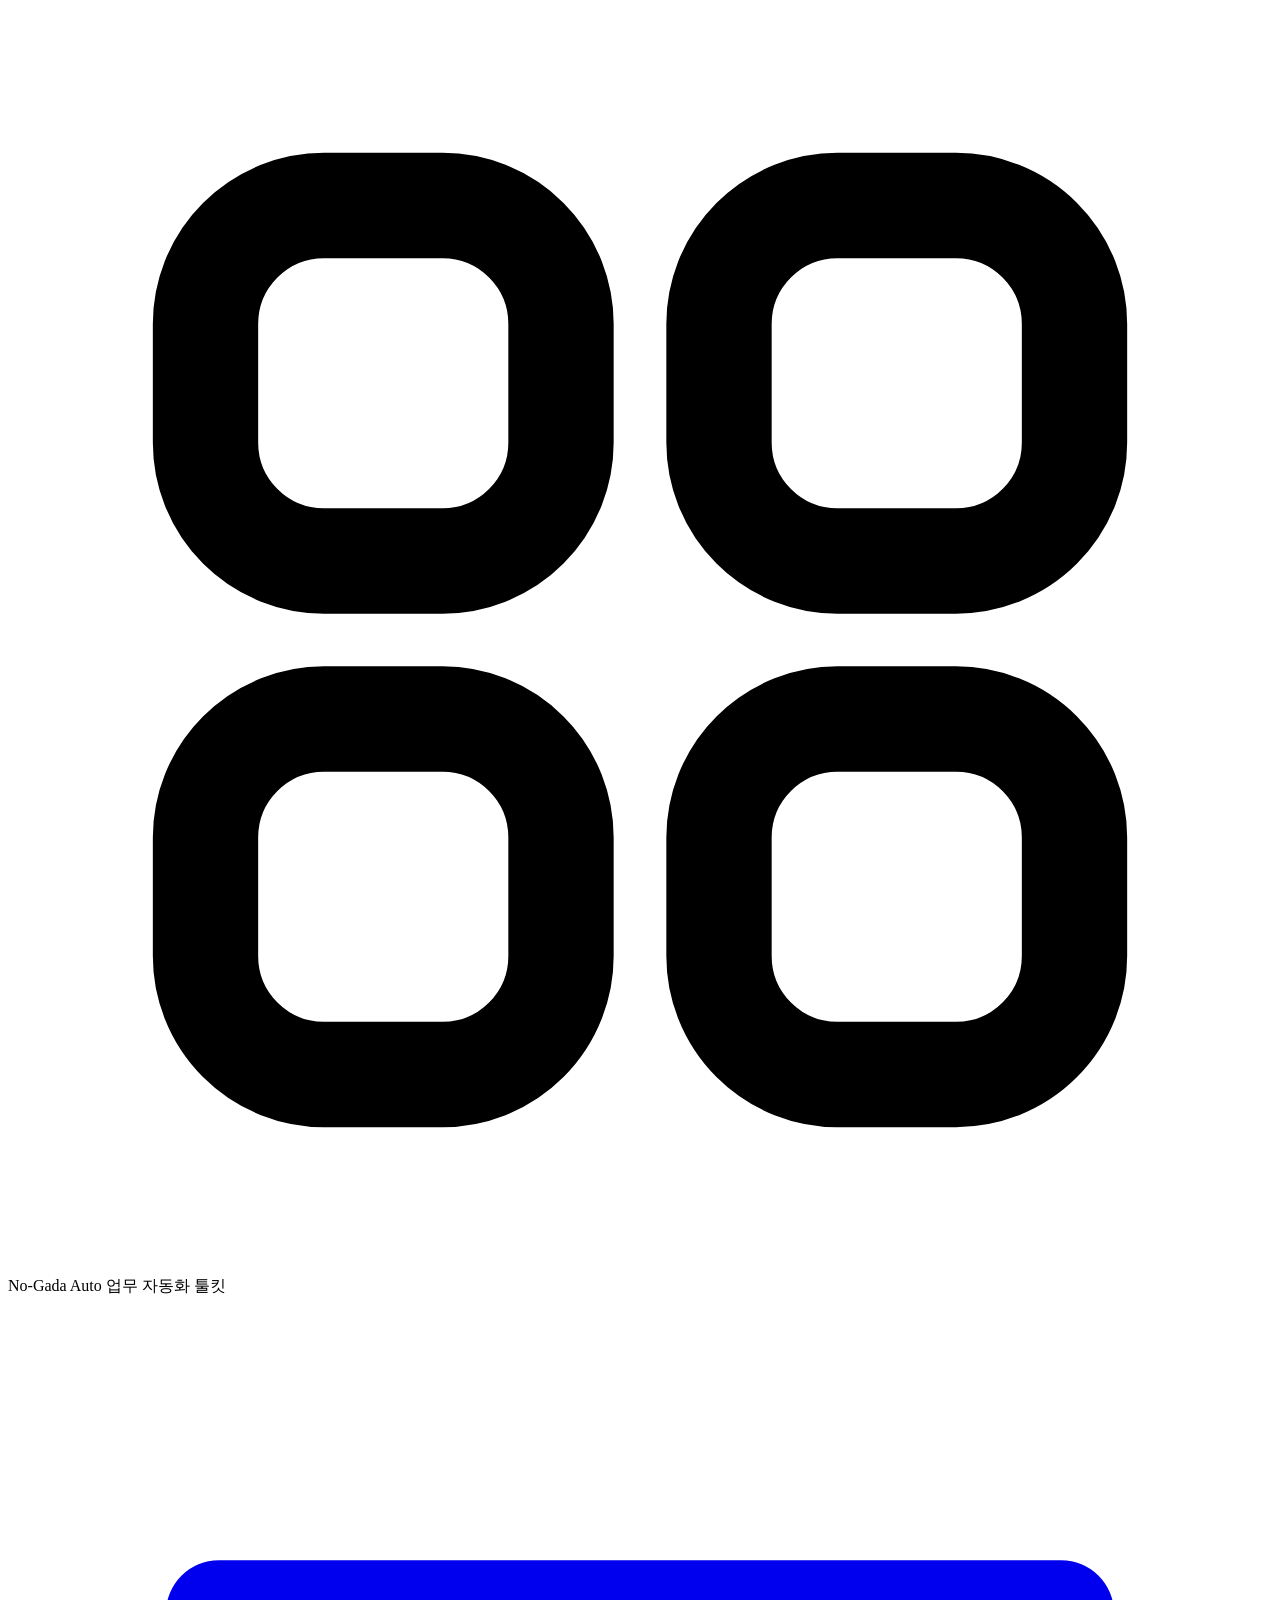
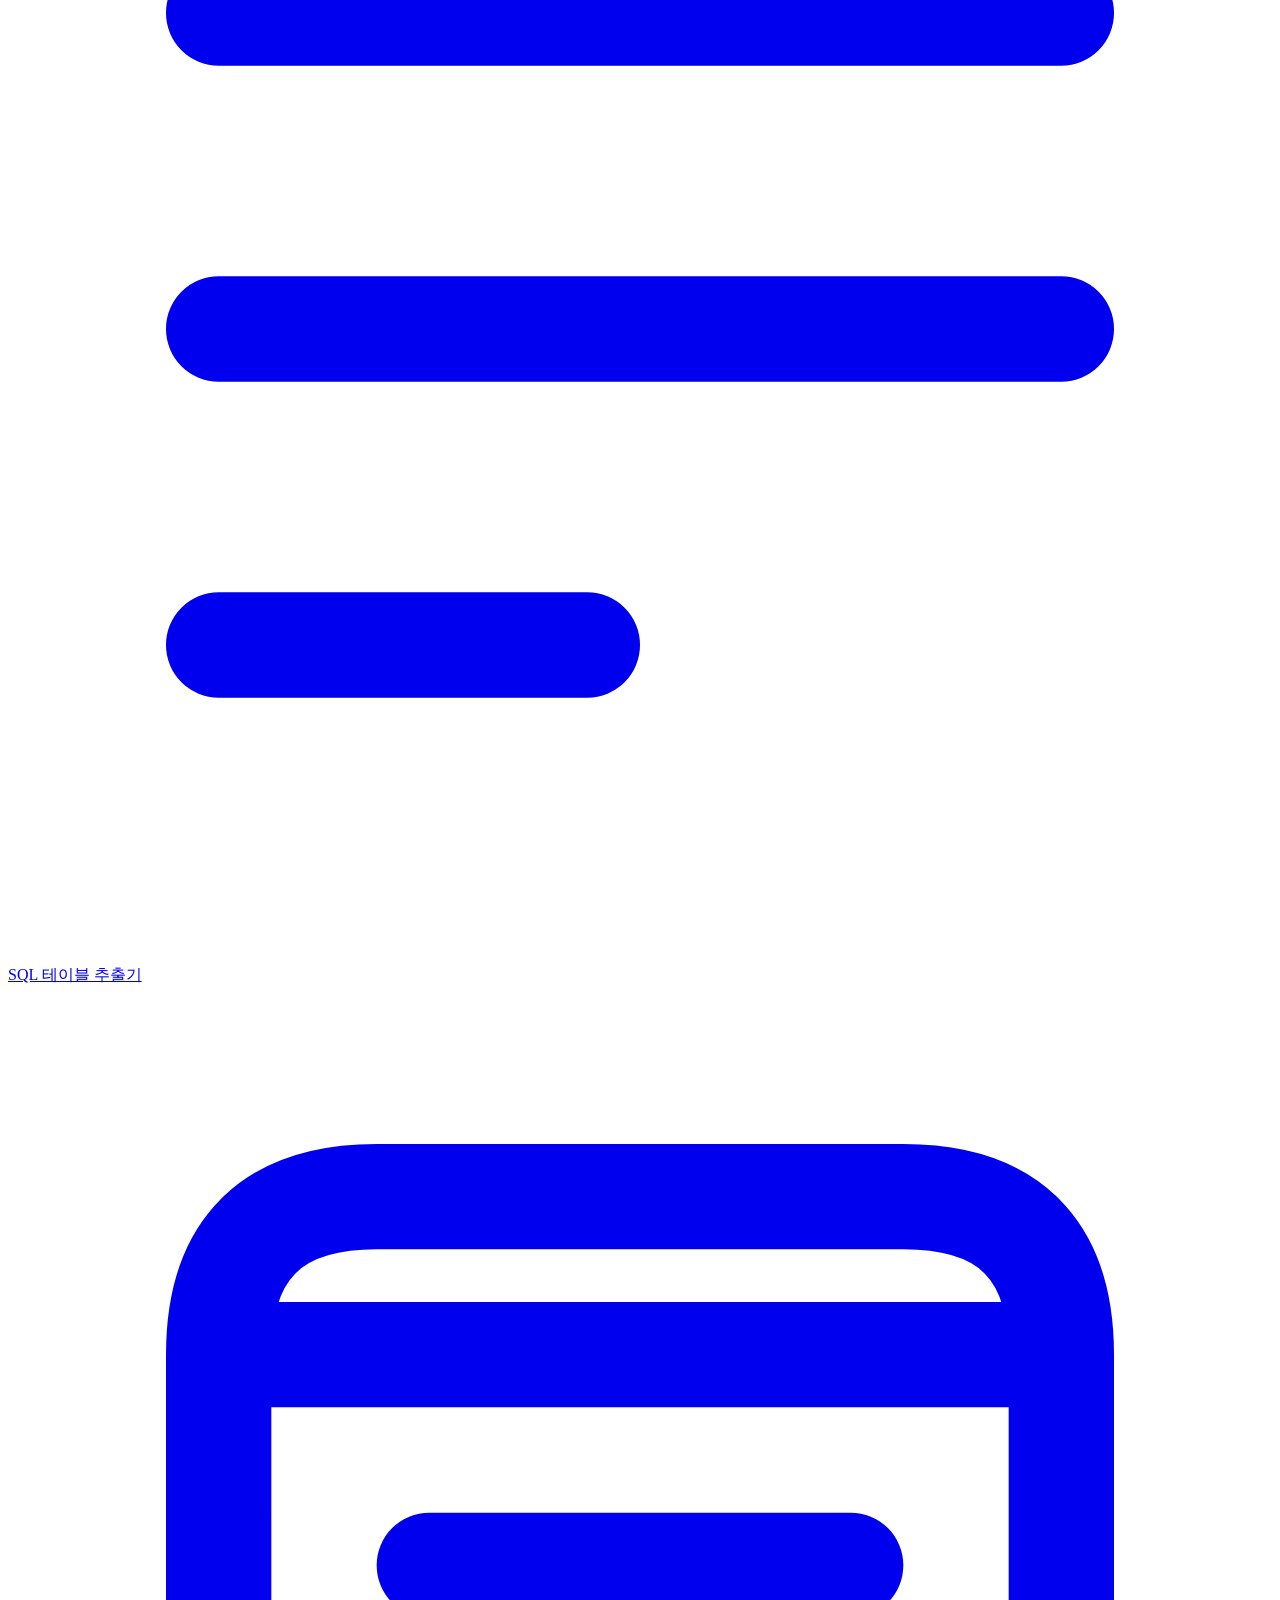
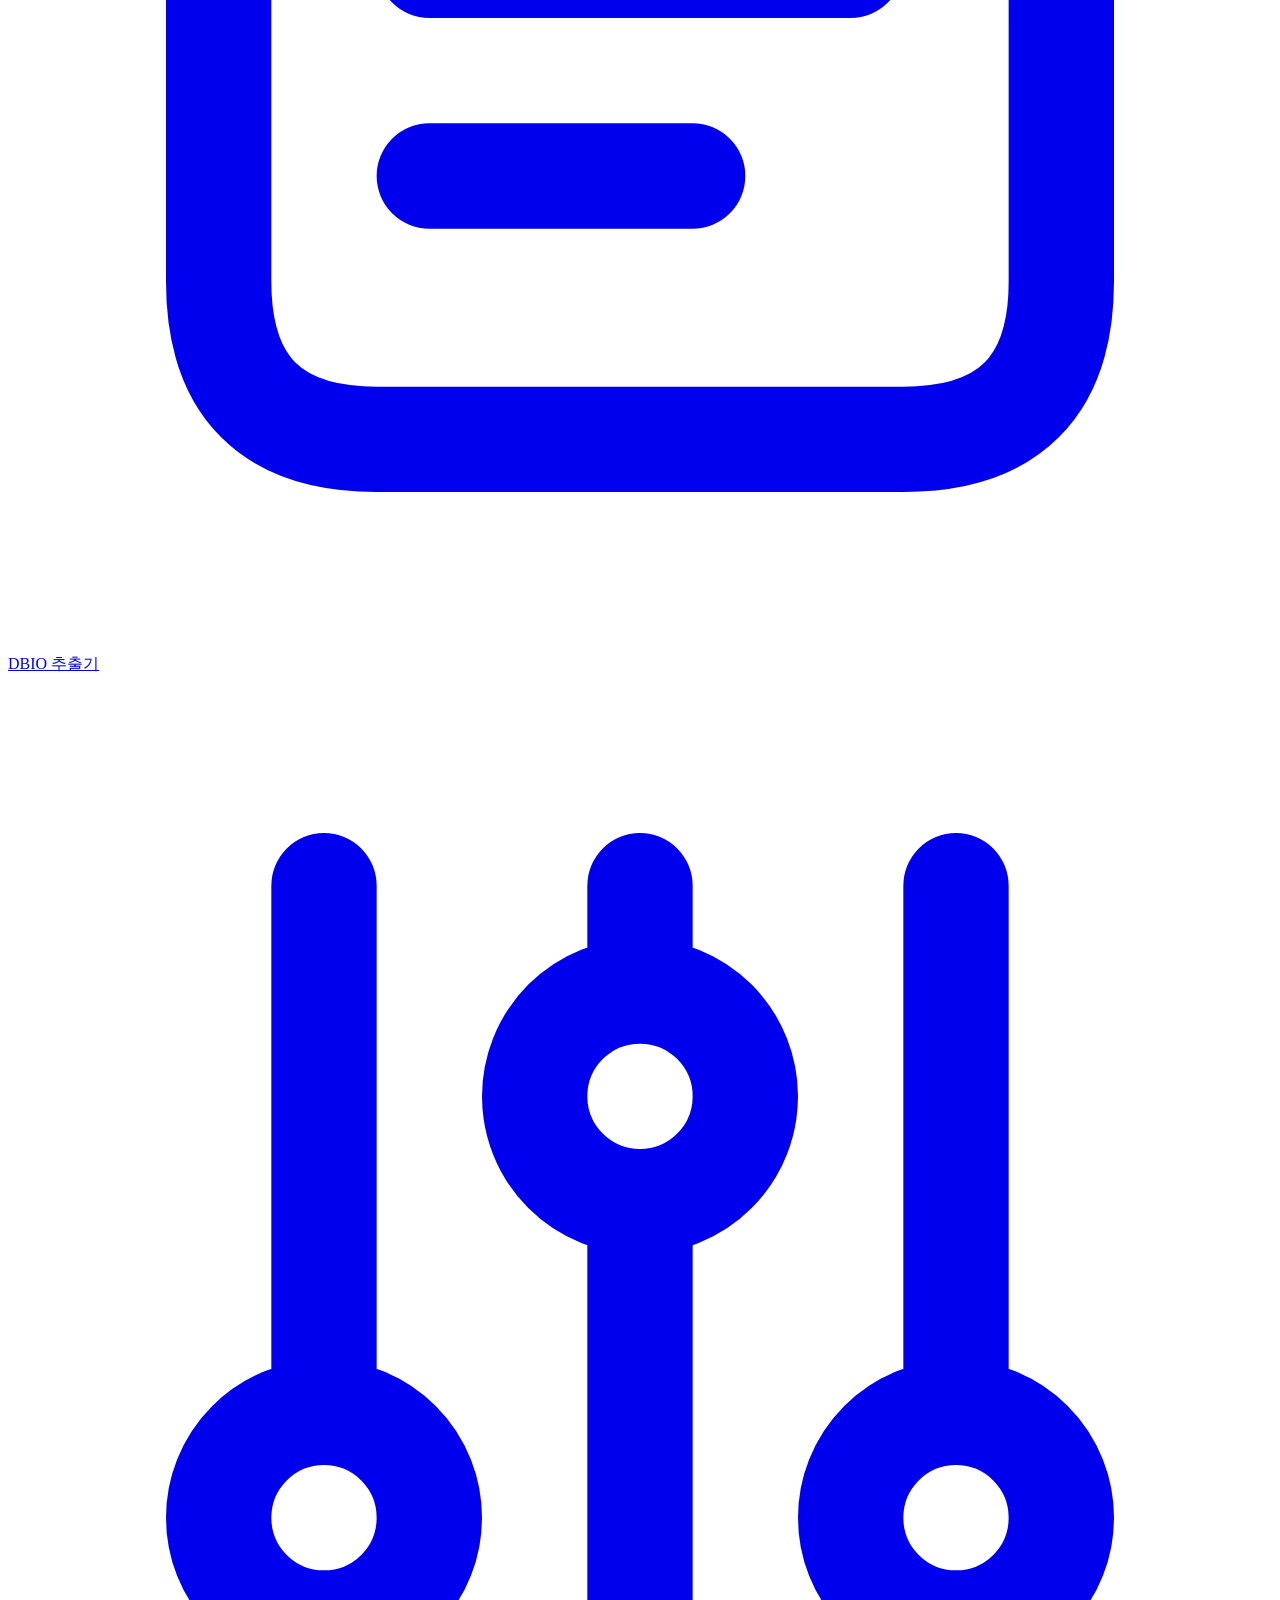
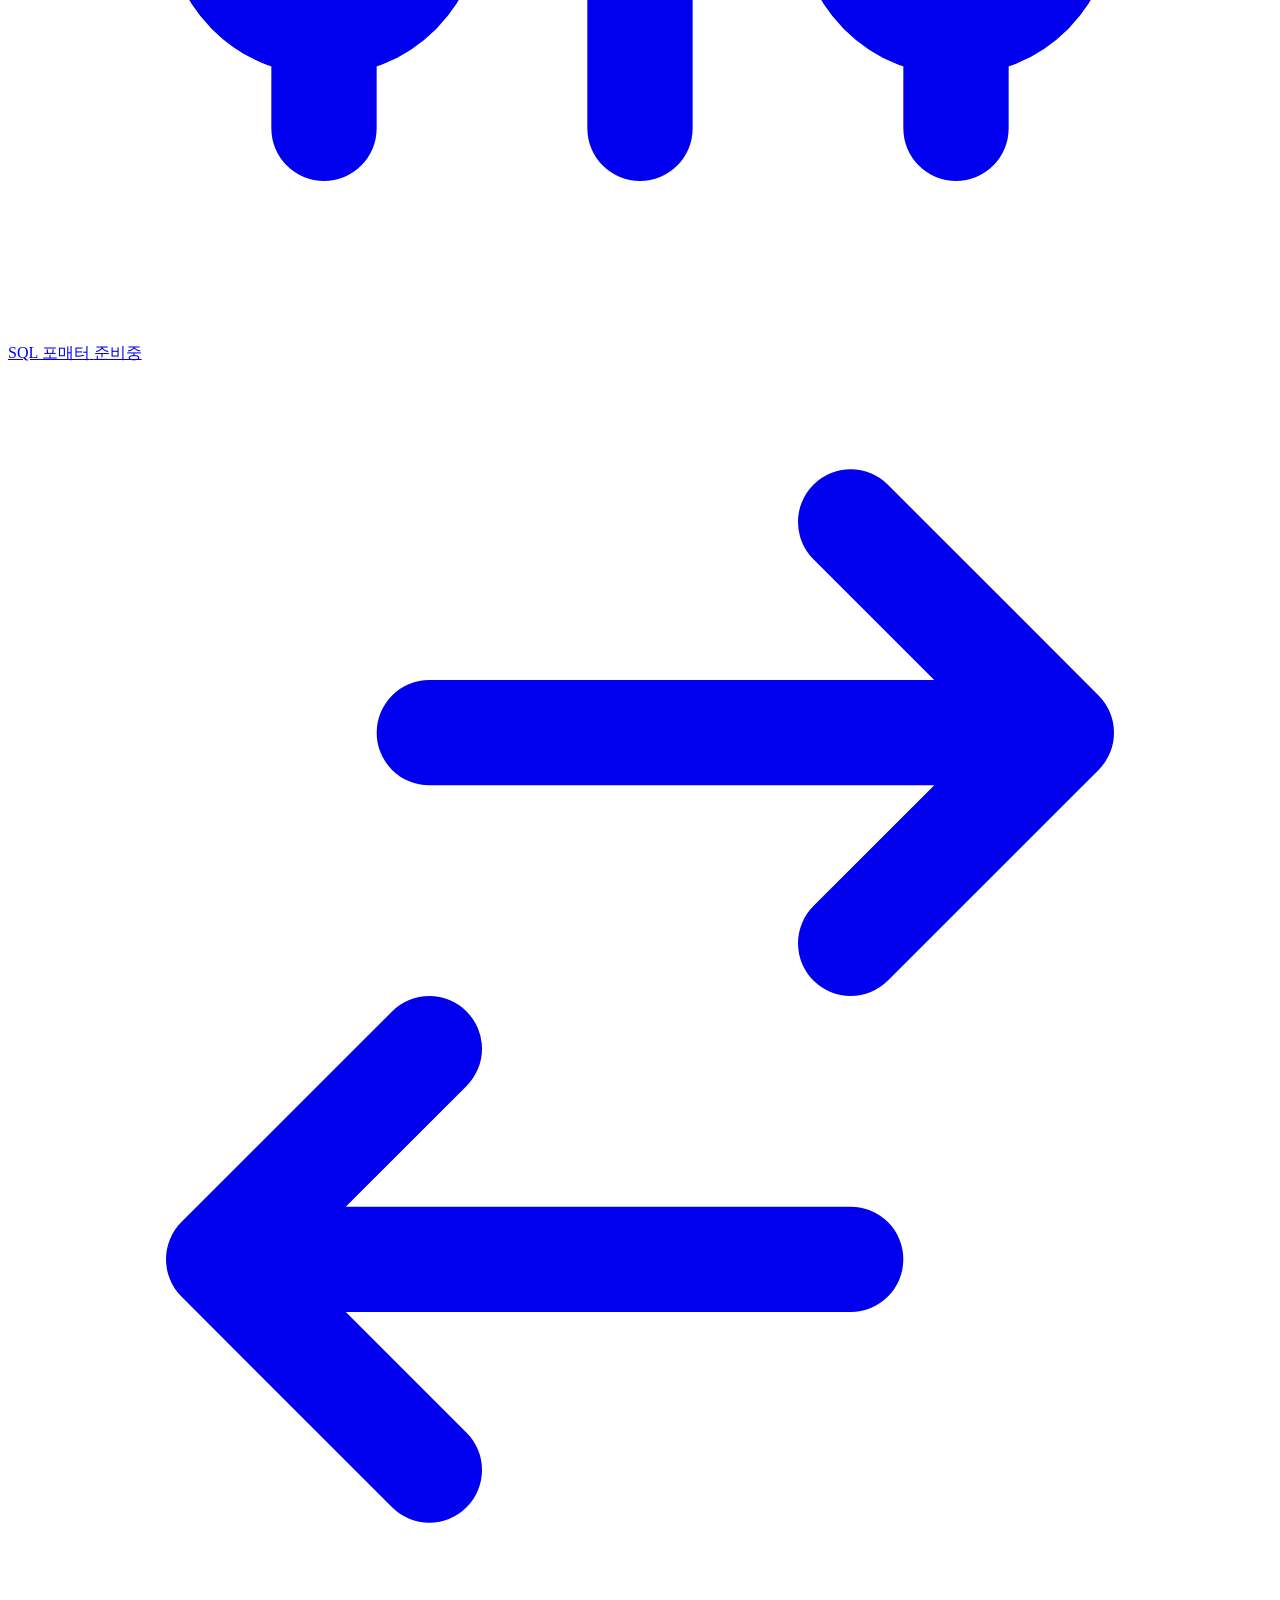
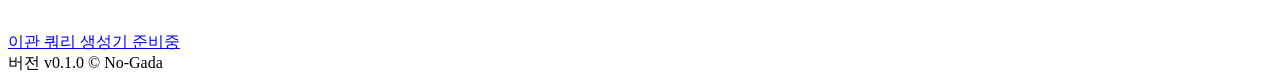
==== app/static/index.html @ f732fcb8 "아키 변경" ====
<!DOCTYPE html>
<html lang="ko">
<head>
    <meta charset="UTF-8">
    <meta name="viewport" content="width=device-width, initial-scale=1.0">
    <title>No-Gada Auto</title>
    <link rel="preconnect" href="https://fonts.googleapis.com">
    <link rel="preconnect" href="https://fonts.gstatic.com" crossorigin>
    <link href="https://fonts.googleapis.com/css2?family=Inter:wght@400;500;600&family=JetBrains+Mono:wght@400;500&display=swap" rel="stylesheet">
    <link rel="stylesheet" href="/css/base.css">
    <link rel="stylesheet" href="/css/components.css">
    <link rel="stylesheet" href="/tools/table_extractor/table_extractor.css">
    <link rel="stylesheet" href="/tools/dbio_extractor/dbio_extractor.css">
</head>
<body>
    <div class="app-layout">
        <aside class="sidebar">
            <div class="sidebar-brand">
                <svg xmlns="http://www.w3.org/2000/svg" fill="none" viewBox="0 0 24 24" stroke-width="2" stroke="currentColor" class="brand-icon">
                    <path stroke-linecap="round" stroke-linejoin="round" d="M3.75 6A2.25 2.25 0 016 3.75h2.25A2.25 2.25 0 0110.5 6v2.25a2.25 2.25 0 01-2.25 2.25H6a2.25 2.25 0 01-2.25-2.25V6zM3.75 15.75A2.25 2.25 0 016 13.5h2.25a2.25 2.25 0 012.25 2.25V18a2.25 2.25 0 01-2.25 2.25H6A2.25 2.25 0 013.75 18v-2.25zM13.5 6a2.25 2.25 0 012.25-2.25H18A2.25 2.25 0 0120.25 6v2.25A2.25 2.25 0 0118 10.5h-2.25a2.25 2.25 0 01-2.25-2.25V6zM13.5 15.75a2.25 2.25 0 012.25-2.25H18a2.25 2.25 0 012.25 2.25V18A2.25 2.25 0 0118 20.25h-2.25A2.25 2.25 0 0113.5 18v-2.25z" />
                </svg>
                <div class="brand-info">
                    <span class="brand-name">No-Gada Auto</span>
                    <span class="brand-sub">업무 자동화 툴킷</span>
                </div>
            </div>

            <nav class="sidebar-nav">
                <a href="#" class="nav-item active" data-page="sql-extractor">
                    <svg xmlns="http://www.w3.org/2000/svg" fill="none" viewBox="0 0 24 24" stroke="currentColor">
                        <path stroke-linecap="round" stroke-linejoin="round" stroke-width="2" d="M4 6h16M4 12h16M4 18h7" />
                    </svg>
                    <span>SQL 테이블 추출기</span>
                </a>

                <a href="#" class="nav-item" data-page="dbio-extractor">
                    <svg xmlns="http://www.w3.org/2000/svg" fill="none" viewBox="0 0 24 24" stroke="currentColor">
                        <path stroke-linecap="round" stroke-linejoin="round" stroke-width="2" d="M4 7v10c0 2 1 3 3 3h10c2 0 3-1 3-3V7M4 7c0-2 1-3 3-3h10c2 0 3 1 3 3M4 7h16M8 11h8M8 15h5" />
                    </svg>
                    <span>DBIO 추출기</span>
                </a>

                <a href="#" class="nav-item disabled" onclick="return false;">
                    <svg xmlns="http://www.w3.org/2000/svg" fill="none" viewBox="0 0 24 24" stroke="currentColor">
                        <path stroke-linecap="round" stroke-linejoin="round" stroke-width="2" d="M12 6V4m0 2a2 2 0 100 4m0-4a2 2 0 110 4m-6 8a2 2 0 100-4m0 4a2 2 0 110-4m0 4v2m0-6V4m6 6v10m6-2a2 2 0 100-4m0 4a2 2 0 110-4m0 4v2m0-6V4" />
                    </svg>
                    <div class="nav-text-group">
                        <span>SQL 포매터</span>
                        <span class="badge-soon">준비중</span>
                    </div>
                </a>

                <a href="#" class="nav-item disabled" onclick="return false;">
                    <svg xmlns="http://www.w3.org/2000/svg" fill="none" viewBox="0 0 24 24" stroke="currentColor">
                        <path stroke-linecap="round" stroke-linejoin="round" stroke-width="2" d="M8 7h12m0 0l-4-4m4 4l-4 4m0 6H4m0 0l4 4m-4-4l4-4" />
                    </svg>
                    <div class="nav-text-group">
                        <span>이관 쿼리 생성기</span>
                        <span class="badge-soon">준비중</span>
                    </div>
                </a>
            </nav>

            <div class="sidebar-footer">
                <span>버전 v0.1.0</span>
                <span>© No-Gada</span>
            </div>
        </aside>

        <main class="main-content">
            <div id="page-sql-extractor" class="container"></div>
            <div id="page-dbio-extractor" class="container" style="display: none;"></div>
        </main>
    </div>

    <div id="toast" class="toast"></div>

    <script src="/js/app.js"></script>
    <script src="/tools/table_extractor/table_extractor.js"></script>
    <script src="/tools/dbio_extractor/dbio_extractor.js"></script>
</body>
</html>
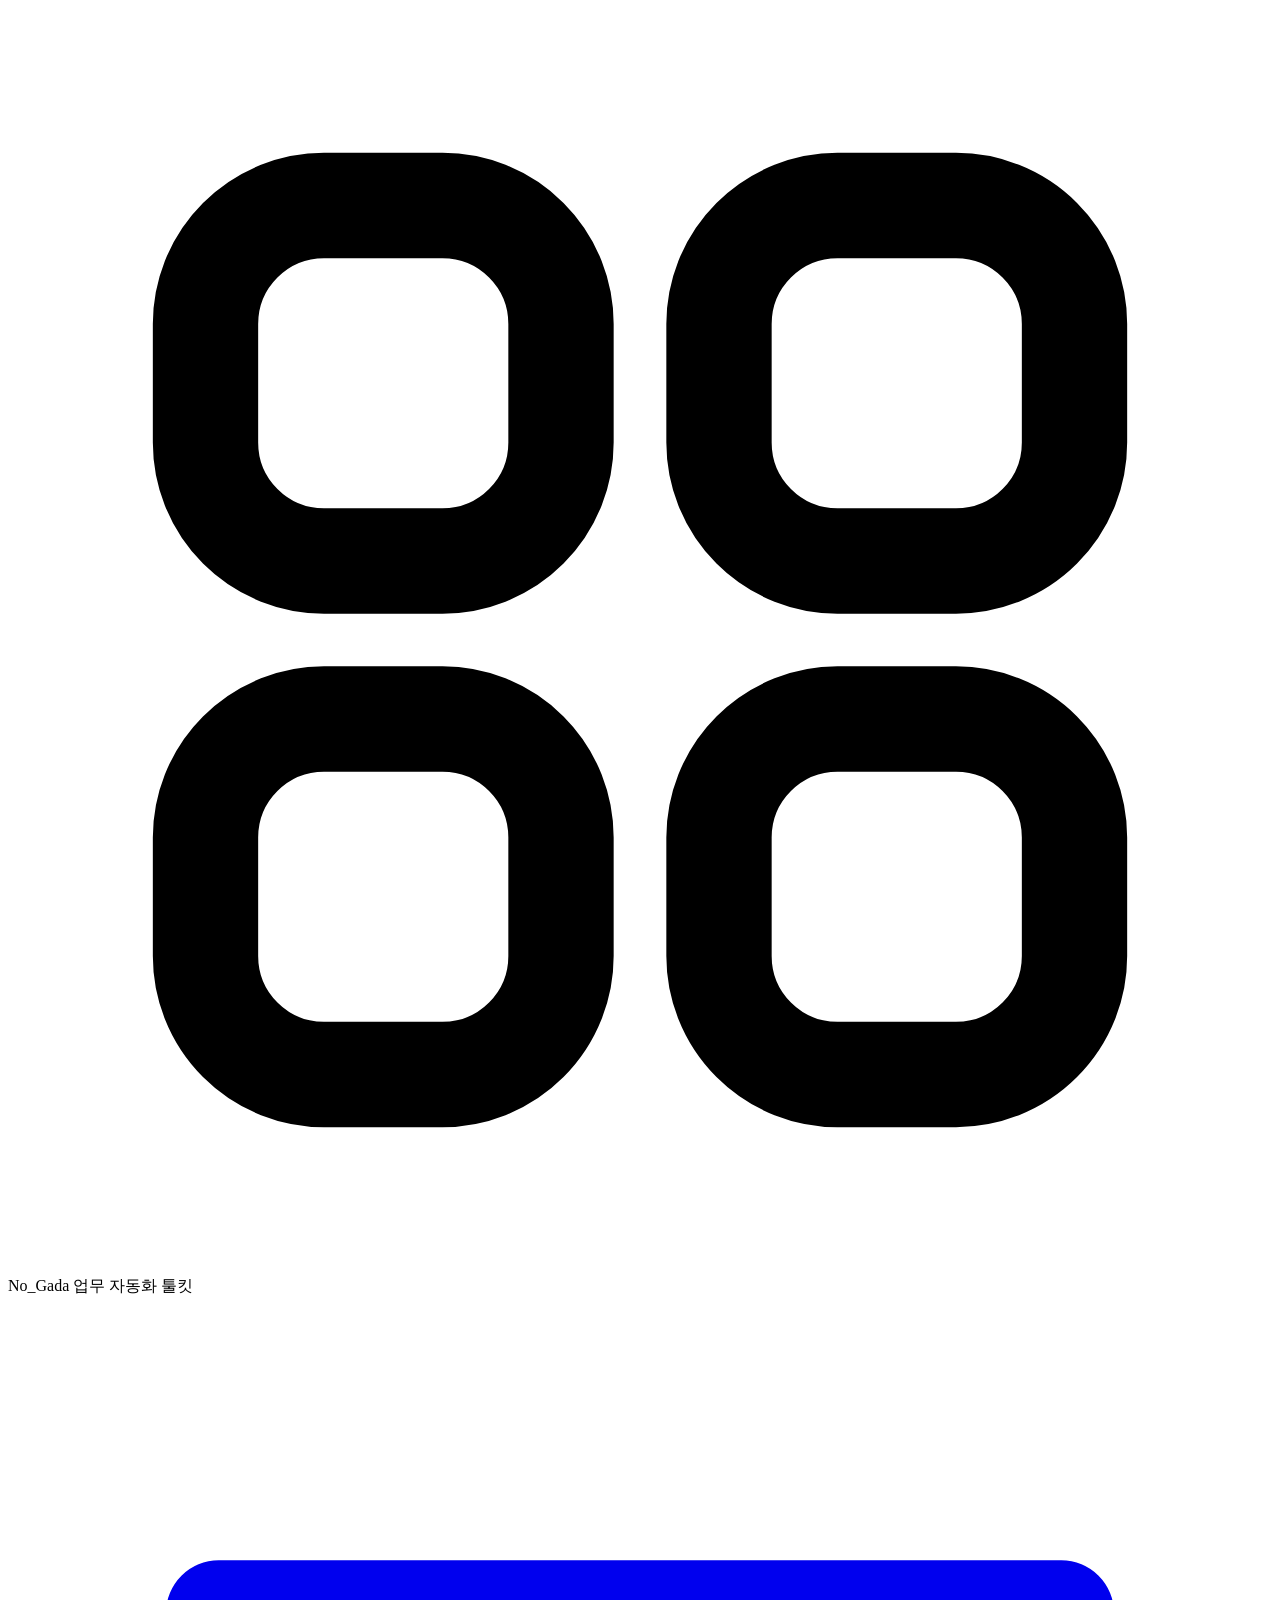
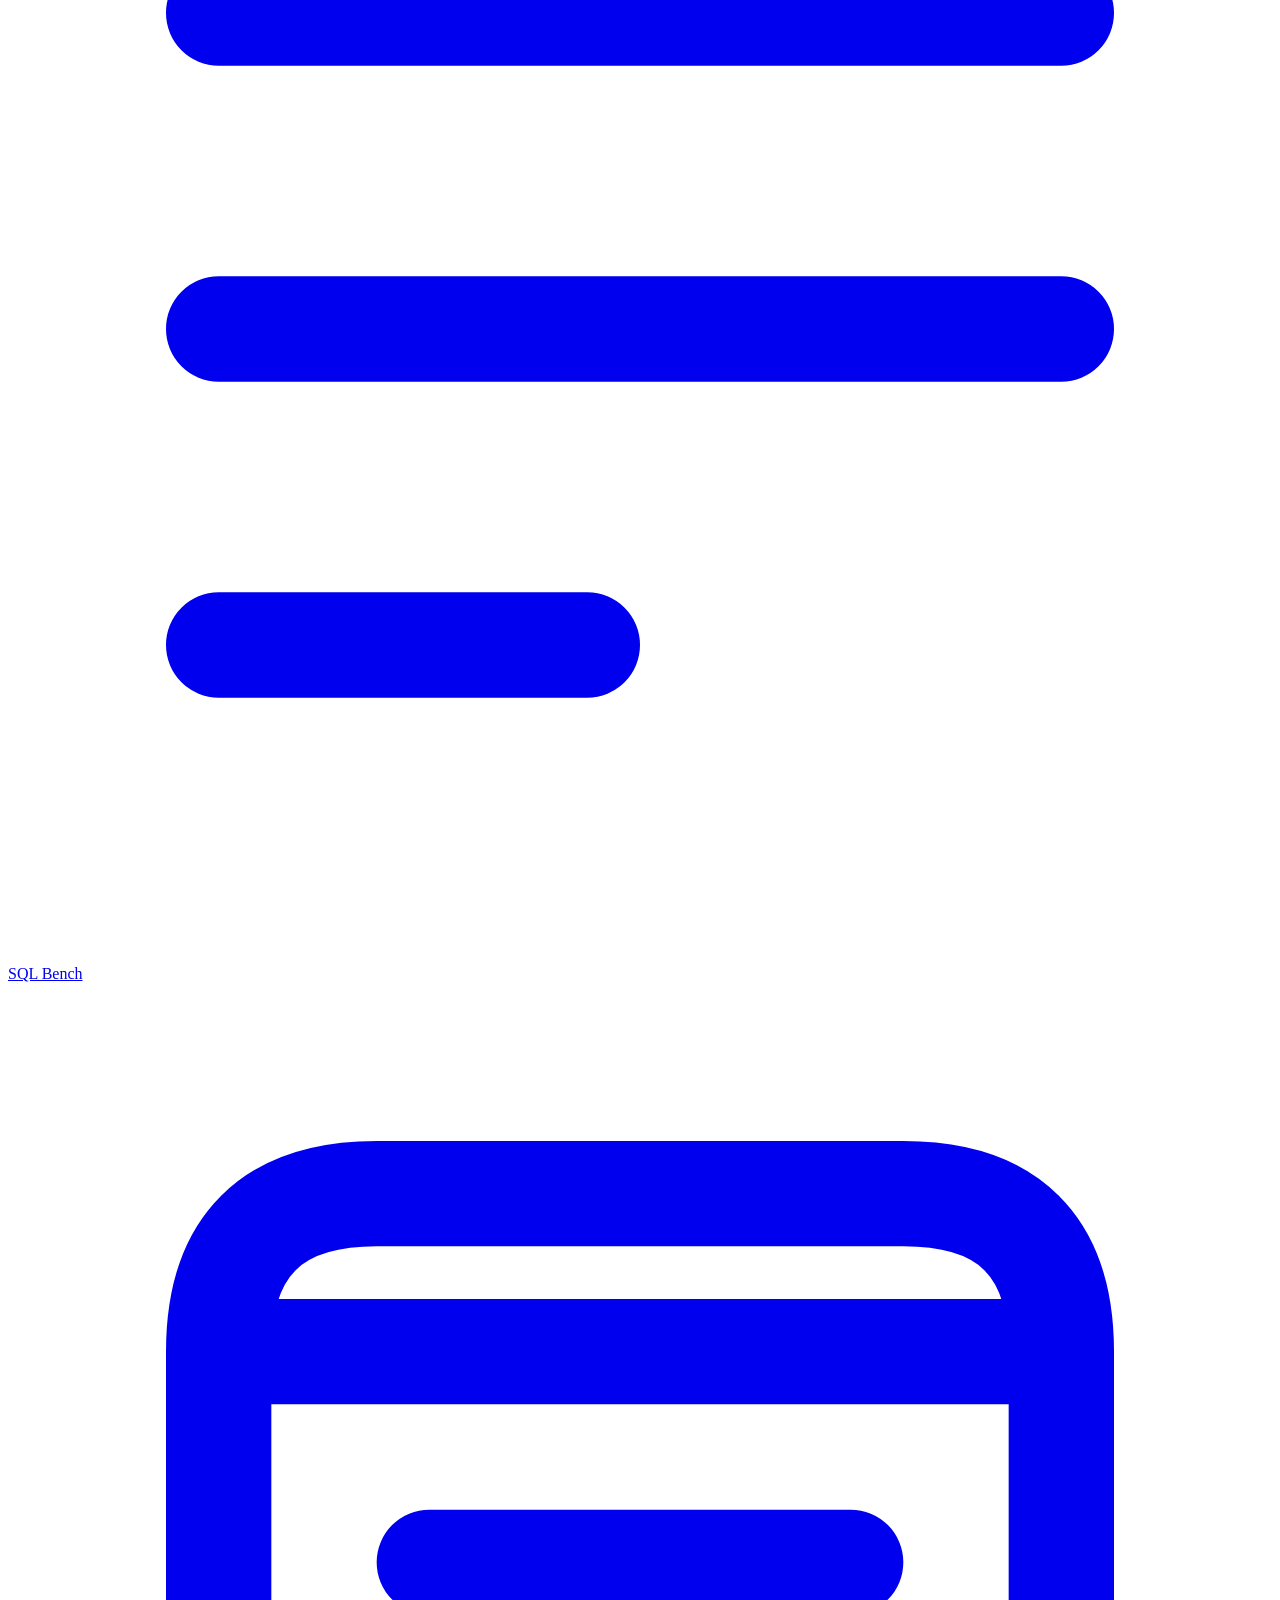
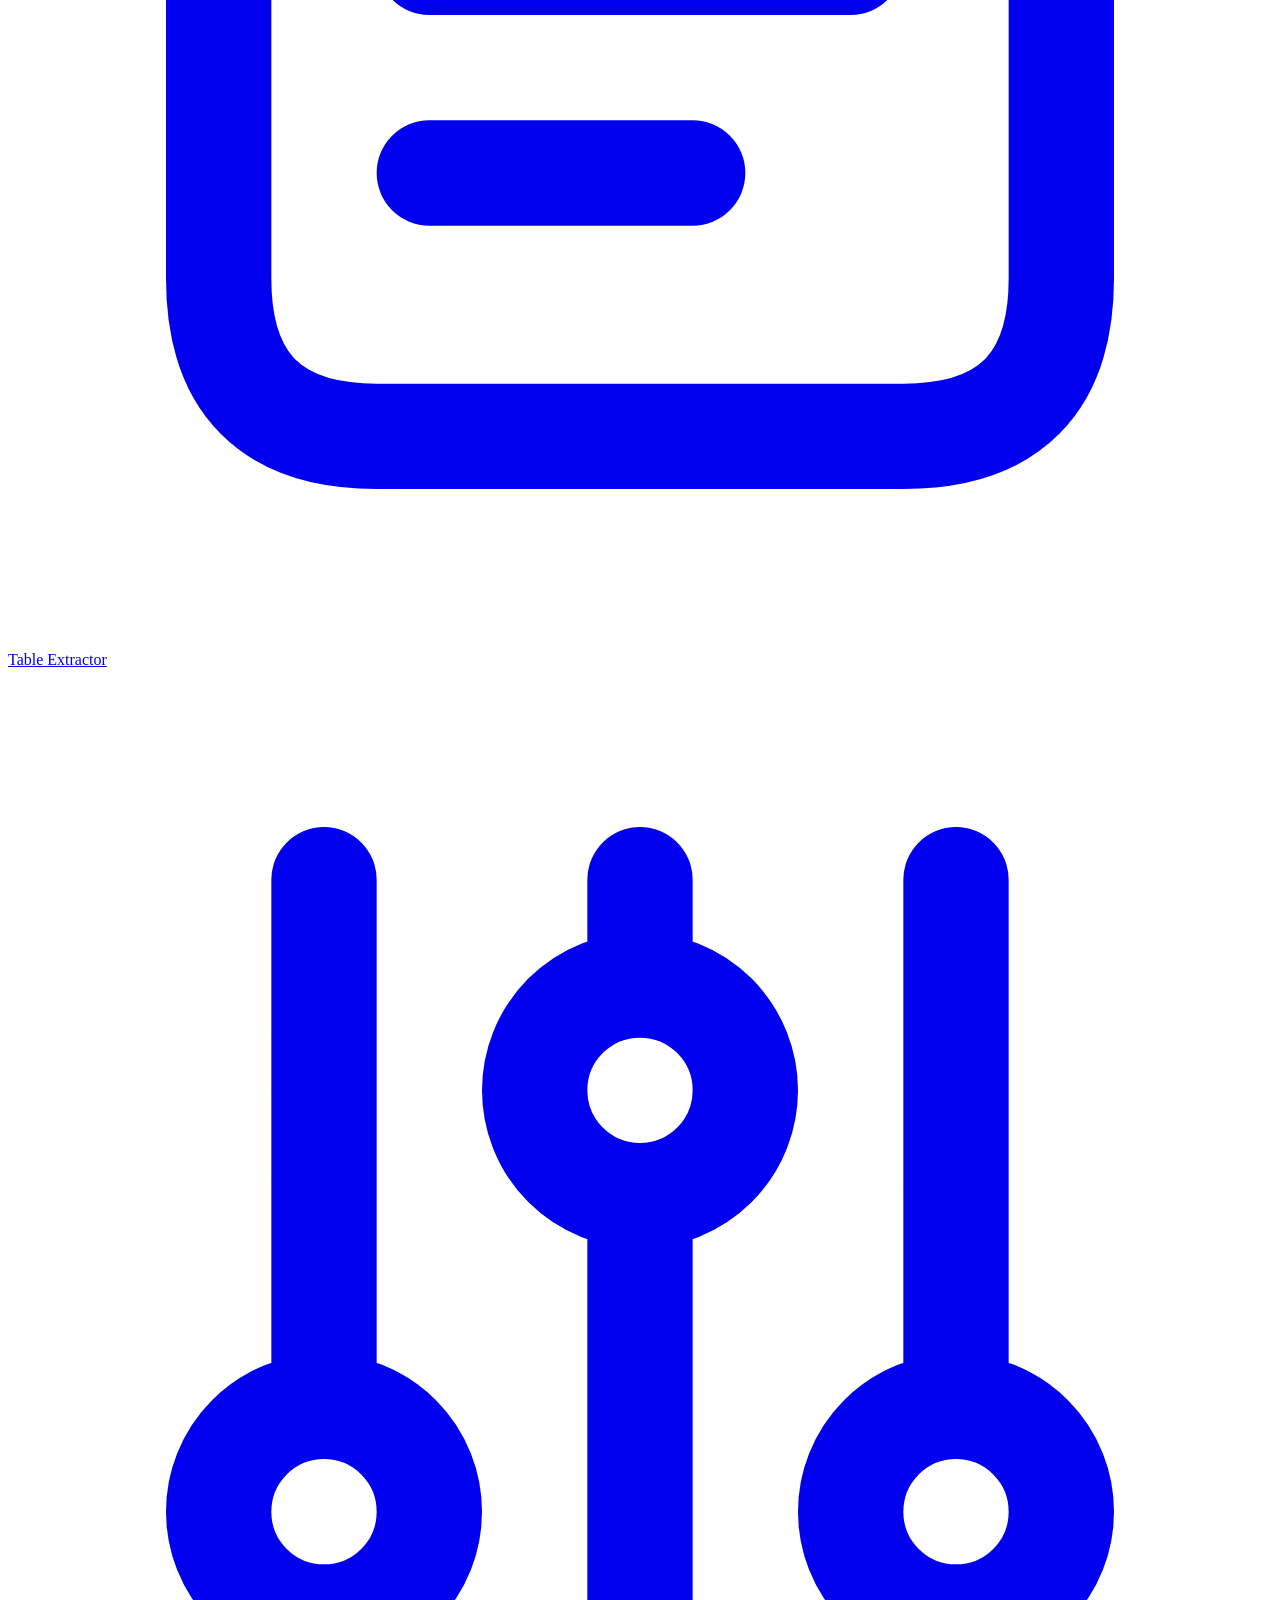
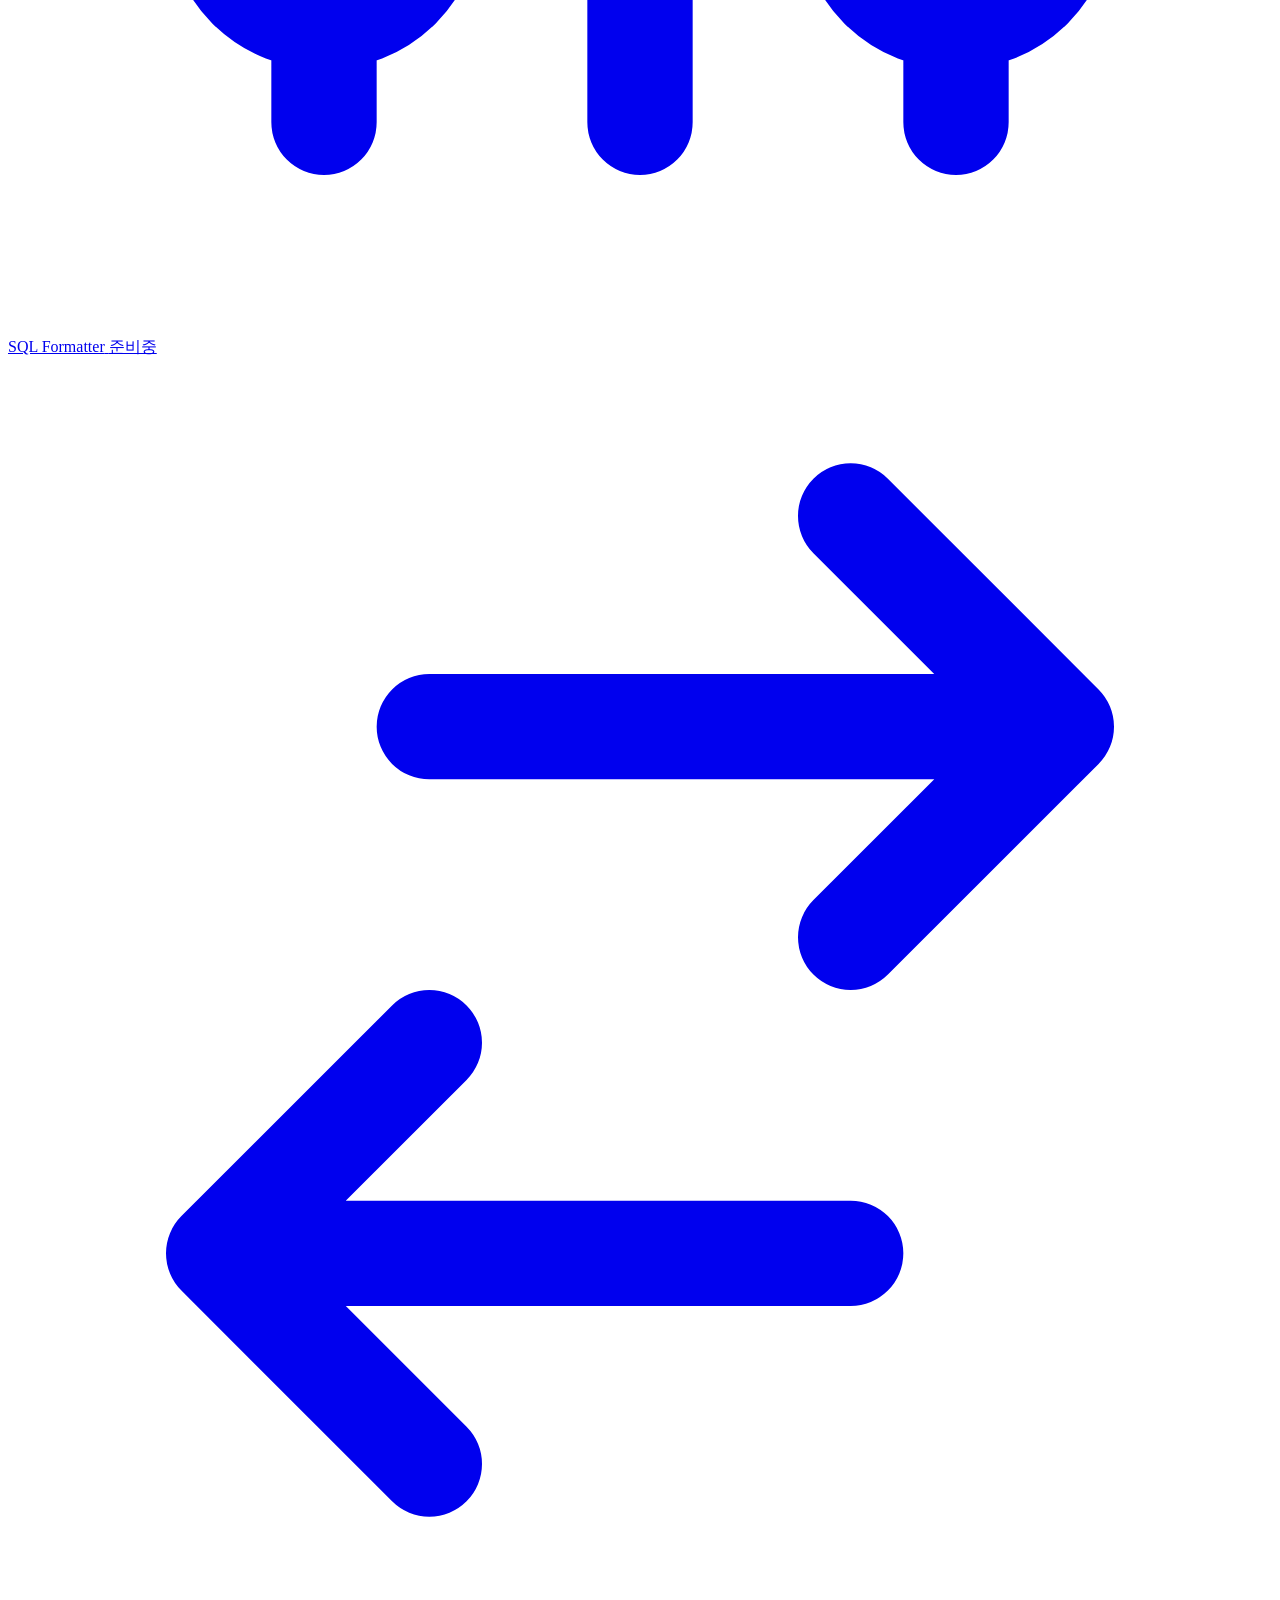
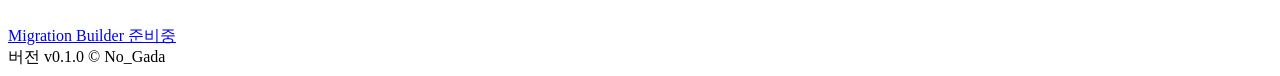
==== commit c410fe7d: "sql bench 개발 완료" ====
--- a/app/static/index.html
+++ b/app/static/index.html
@@ -3,14 +3,14 @@
 <head>
     <meta charset="UTF-8">
     <meta name="viewport" content="width=device-width, initial-scale=1.0">
-    <title>No-Gada Auto</title>
+    <title>No_Gada</title>
     <link rel="preconnect" href="https://fonts.googleapis.com">
     <link rel="preconnect" href="https://fonts.gstatic.com" crossorigin>
     <link href="https://fonts.googleapis.com/css2?family=Inter:wght@400;500;600&family=JetBrains+Mono:wght@400;500&display=swap" rel="stylesheet">
     <link rel="stylesheet" href="/css/base.css">
     <link rel="stylesheet" href="/css/components.css">
+    <link rel="stylesheet" href="/tools/sql_bench/sql_bench.css">
     <link rel="stylesheet" href="/tools/table_extractor/table_extractor.css">
-    <link rel="stylesheet" href="/tools/dbio_extractor/dbio_extractor.css">
 </head>
 <body>
     <div class="app-layout">
@@ -20,24 +20,24 @@
                     <path stroke-linecap="round" stroke-linejoin="round" d="M3.75 6A2.25 2.25 0 016 3.75h2.25A2.25 2.25 0 0110.5 6v2.25a2.25 2.25 0 01-2.25 2.25H6a2.25 2.25 0 01-2.25-2.25V6zM3.75 15.75A2.25 2.25 0 016 13.5h2.25a2.25 2.25 0 012.25 2.25V18a2.25 2.25 0 01-2.25 2.25H6A2.25 2.25 0 013.75 18v-2.25zM13.5 6a2.25 2.25 0 012.25-2.25H18A2.25 2.25 0 0120.25 6v2.25A2.25 2.25 0 0118 10.5h-2.25a2.25 2.25 0 01-2.25-2.25V6zM13.5 15.75a2.25 2.25 0 012.25-2.25H18a2.25 2.25 0 012.25 2.25V18A2.25 2.25 0 0118 20.25h-2.25A2.25 2.25 0 0113.5 18v-2.25z" />
                 </svg>
                 <div class="brand-info">
-                    <span class="brand-name">No-Gada Auto</span>
+                    <span class="brand-name">No_Gada</span>
                     <span class="brand-sub">업무 자동화 툴킷</span>
                 </div>
             </div>
 
             <nav class="sidebar-nav">
-                <a href="#" class="nav-item active" data-page="sql-extractor">
+                <a href="#" class="nav-item active" data-page="sql-bench">
                     <svg xmlns="http://www.w3.org/2000/svg" fill="none" viewBox="0 0 24 24" stroke="currentColor">
                         <path stroke-linecap="round" stroke-linejoin="round" stroke-width="2" d="M4 6h16M4 12h16M4 18h7" />
                     </svg>
-                    <span>SQL 테이블 추출기</span>
+                    <span>SQL Bench</span>
                 </a>
 
-                <a href="#" class="nav-item" data-page="dbio-extractor">
+                <a href="#" class="nav-item" data-page="table-extractor">
                     <svg xmlns="http://www.w3.org/2000/svg" fill="none" viewBox="0 0 24 24" stroke="currentColor">
                         <path stroke-linecap="round" stroke-linejoin="round" stroke-width="2" d="M4 7v10c0 2 1 3 3 3h10c2 0 3-1 3-3V7M4 7c0-2 1-3 3-3h10c2 0 3 1 3 3M4 7h16M8 11h8M8 15h5" />
                     </svg>
-                    <span>DBIO 추출기</span>
+                    <span>Table Extractor</span>
                 </a>
 
                 <a href="#" class="nav-item disabled" onclick="return false;">
@@ -45,7 +45,7 @@
                         <path stroke-linecap="round" stroke-linejoin="round" stroke-width="2" d="M12 6V4m0 2a2 2 0 100 4m0-4a2 2 0 110 4m-6 8a2 2 0 100-4m0 4a2 2 0 110-4m0 4v2m0-6V4m6 6v10m6-2a2 2 0 100-4m0 4a2 2 0 110-4m0 4v2m0-6V4" />
                     </svg>
                     <div class="nav-text-group">
-                        <span>SQL 포매터</span>
+                        <span>SQL Formatter</span>
                         <span class="badge-soon">준비중</span>
                     </div>
                 </a>
@@ -55,7 +55,7 @@
                         <path stroke-linecap="round" stroke-linejoin="round" stroke-width="2" d="M8 7h12m0 0l-4-4m4 4l-4 4m0 6H4m0 0l4 4m-4-4l4-4" />
                     </svg>
                     <div class="nav-text-group">
-                        <span>이관 쿼리 생성기</span>
+                        <span>Migration Builder</span>
                         <span class="badge-soon">준비중</span>
                     </div>
                 </a>
@@ -63,20 +63,20 @@
 
             <div class="sidebar-footer">
                 <span>버전 v0.1.0</span>
-                <span>© No-Gada</span>
+                <span>© No_Gada</span>
             </div>
         </aside>
 
         <main class="main-content">
-            <div id="page-sql-extractor" class="container"></div>
-            <div id="page-dbio-extractor" class="container" style="display: none;"></div>
+            <div id="page-sql-bench" class="container"></div>
+            <div id="page-table-extractor" class="container" style="display: none;"></div>
         </main>
     </div>
 
     <div id="toast" class="toast"></div>
 
     <script src="/js/app.js"></script>
+    <script src="/tools/sql_bench/sql_bench.js"></script>
     <script src="/tools/table_extractor/table_extractor.js"></script>
-    <script src="/tools/dbio_extractor/dbio_extractor.js"></script>
 </body>
 </html>
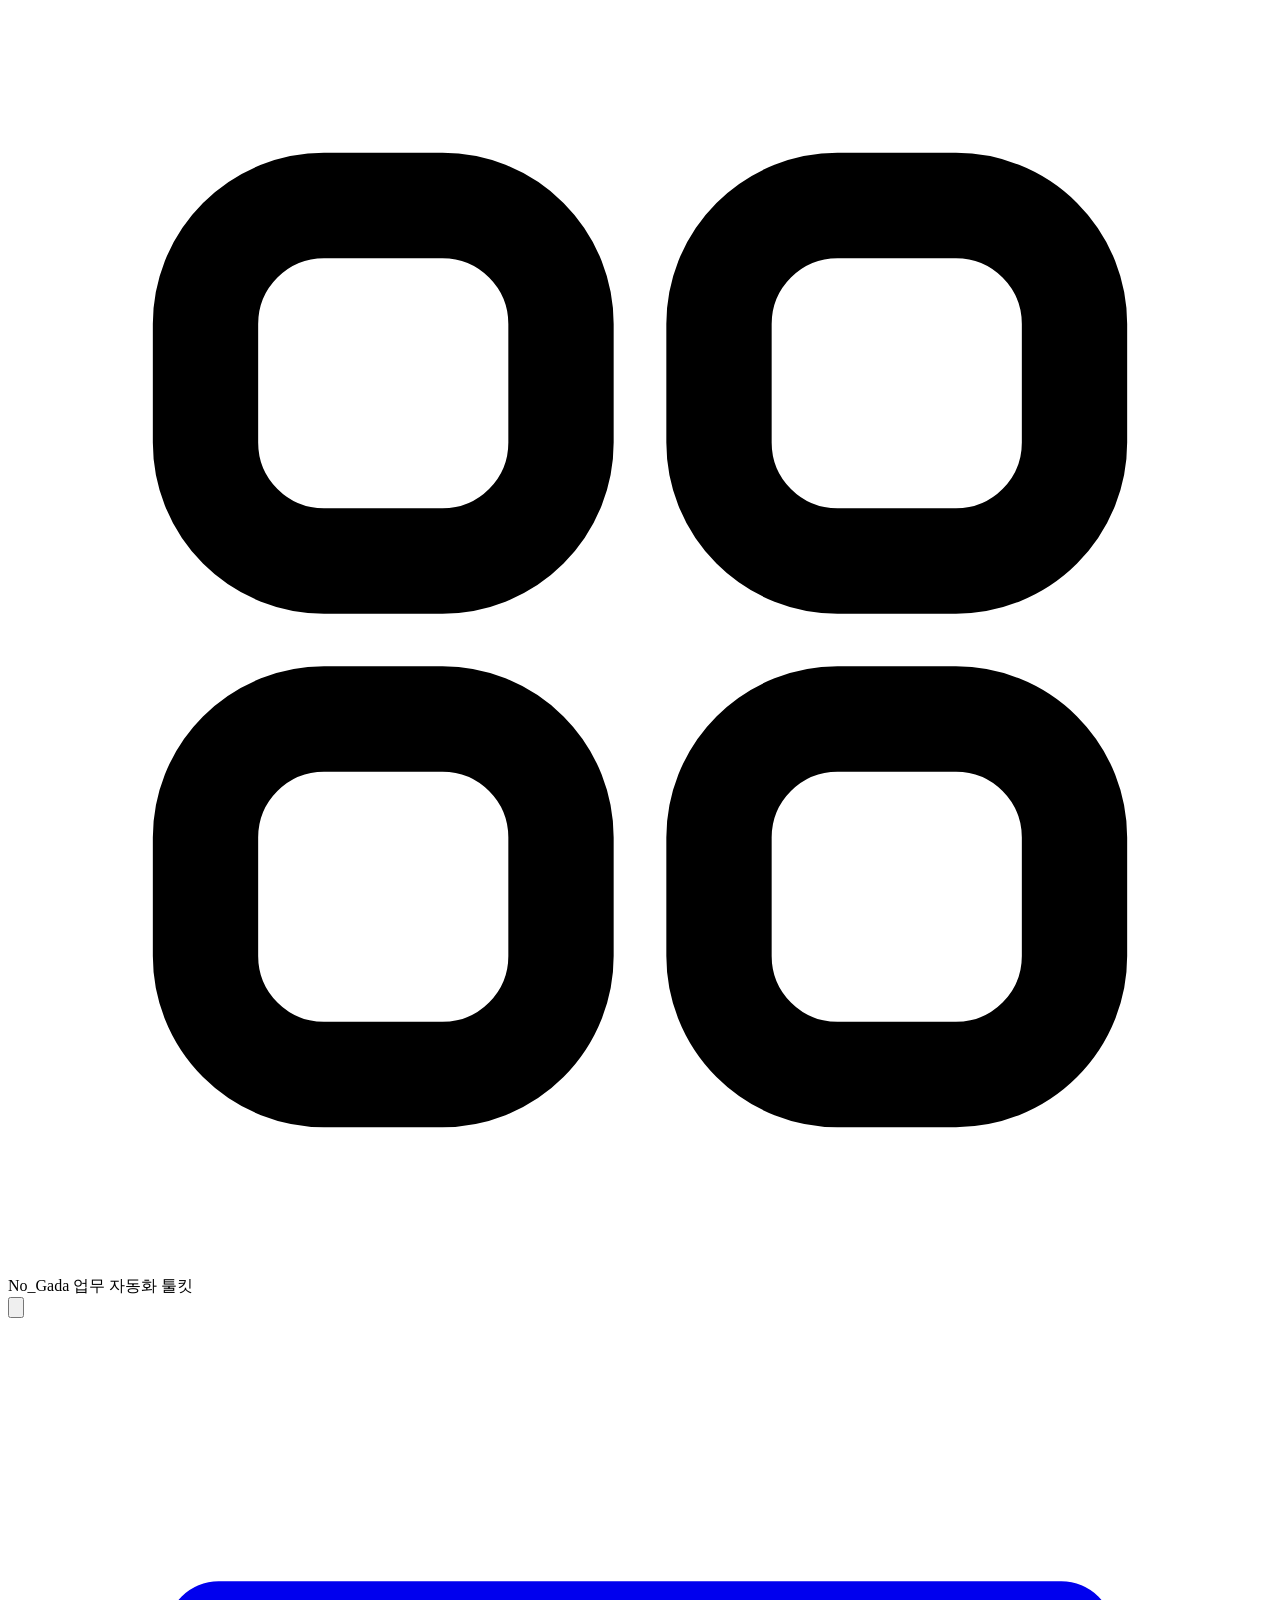
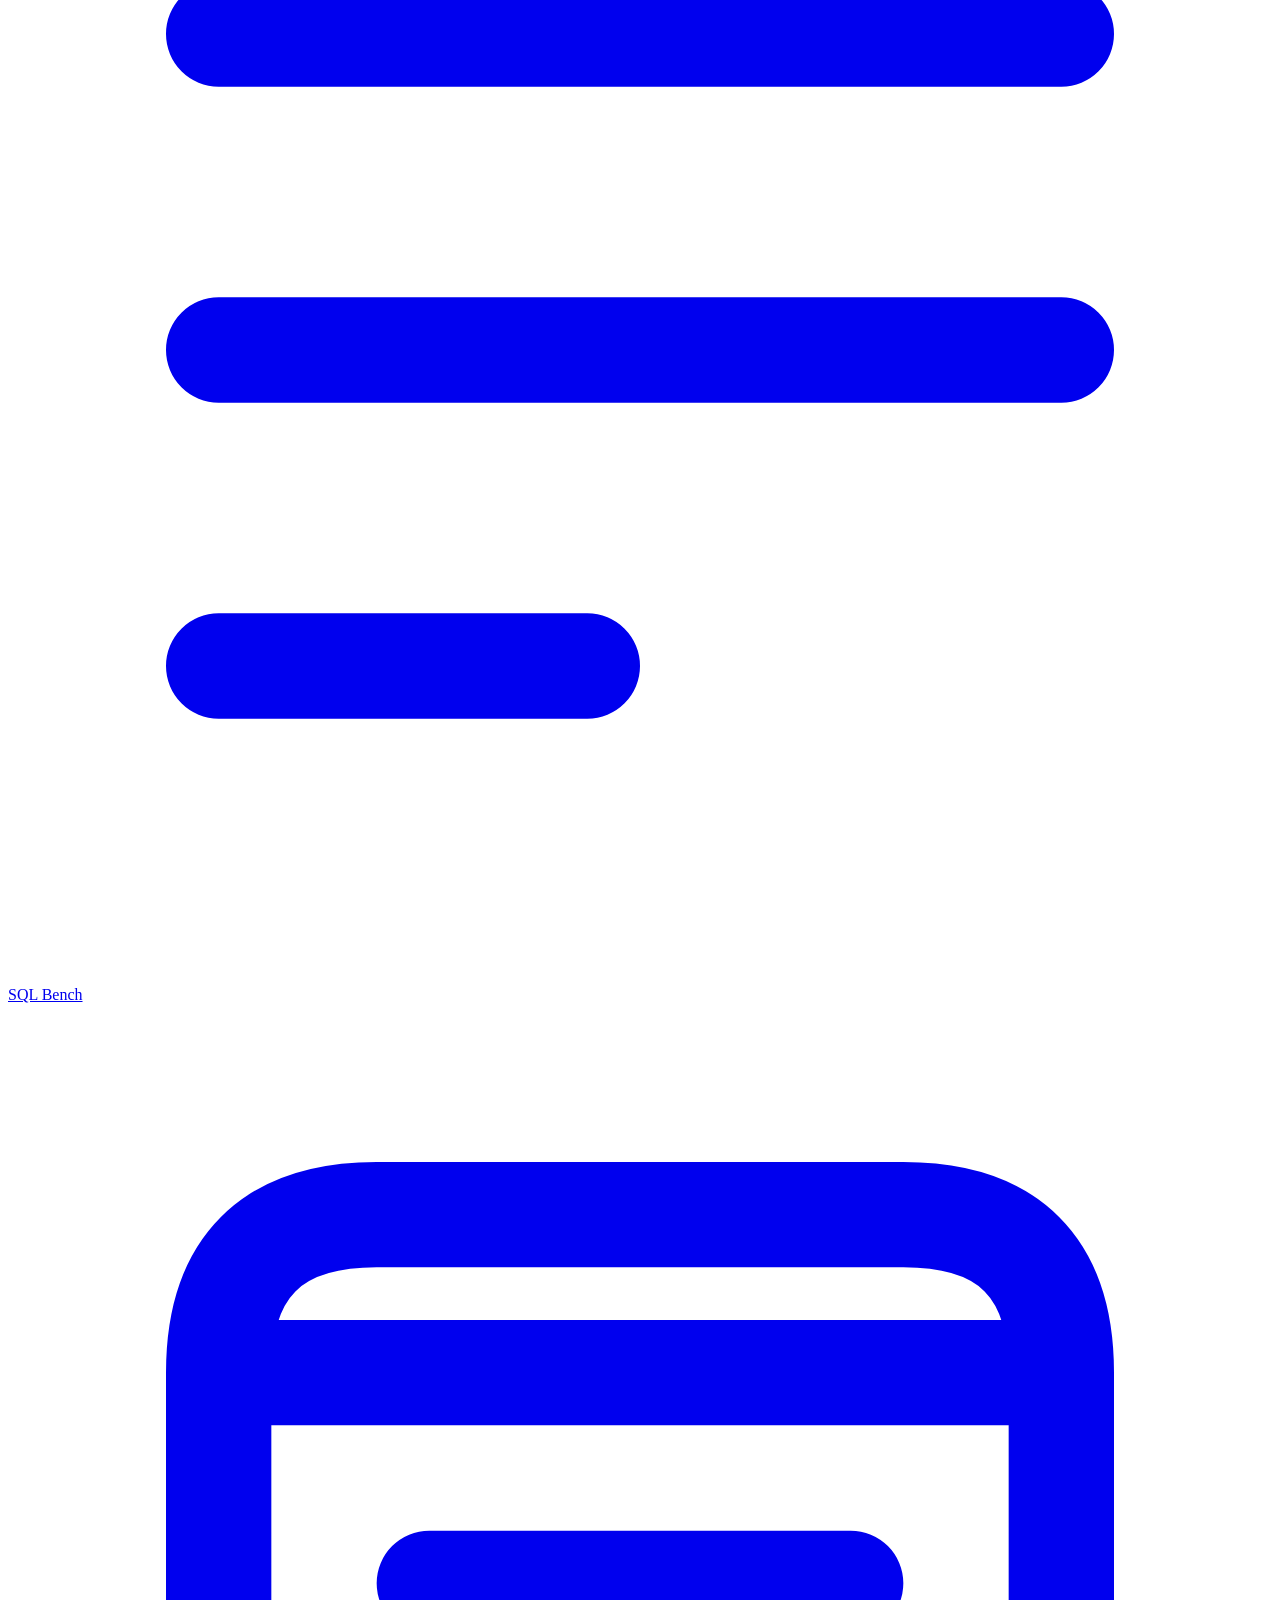
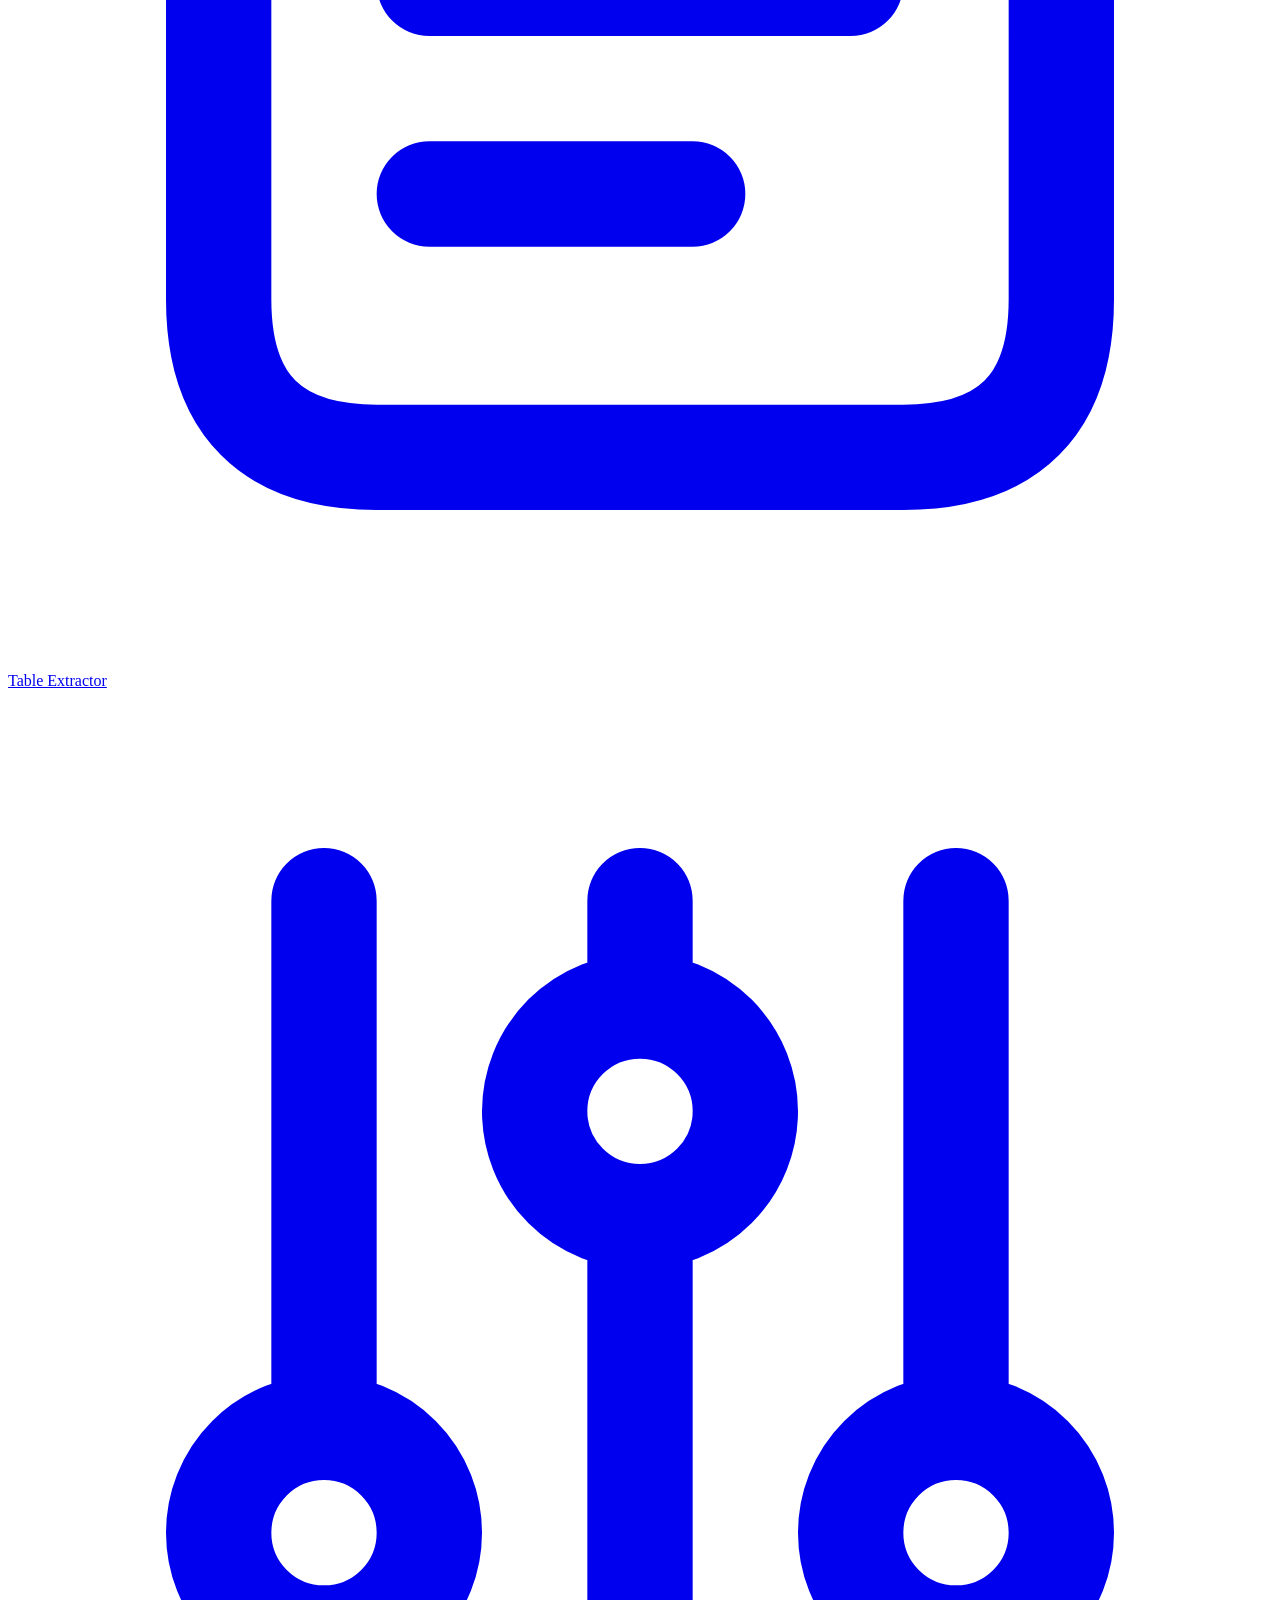
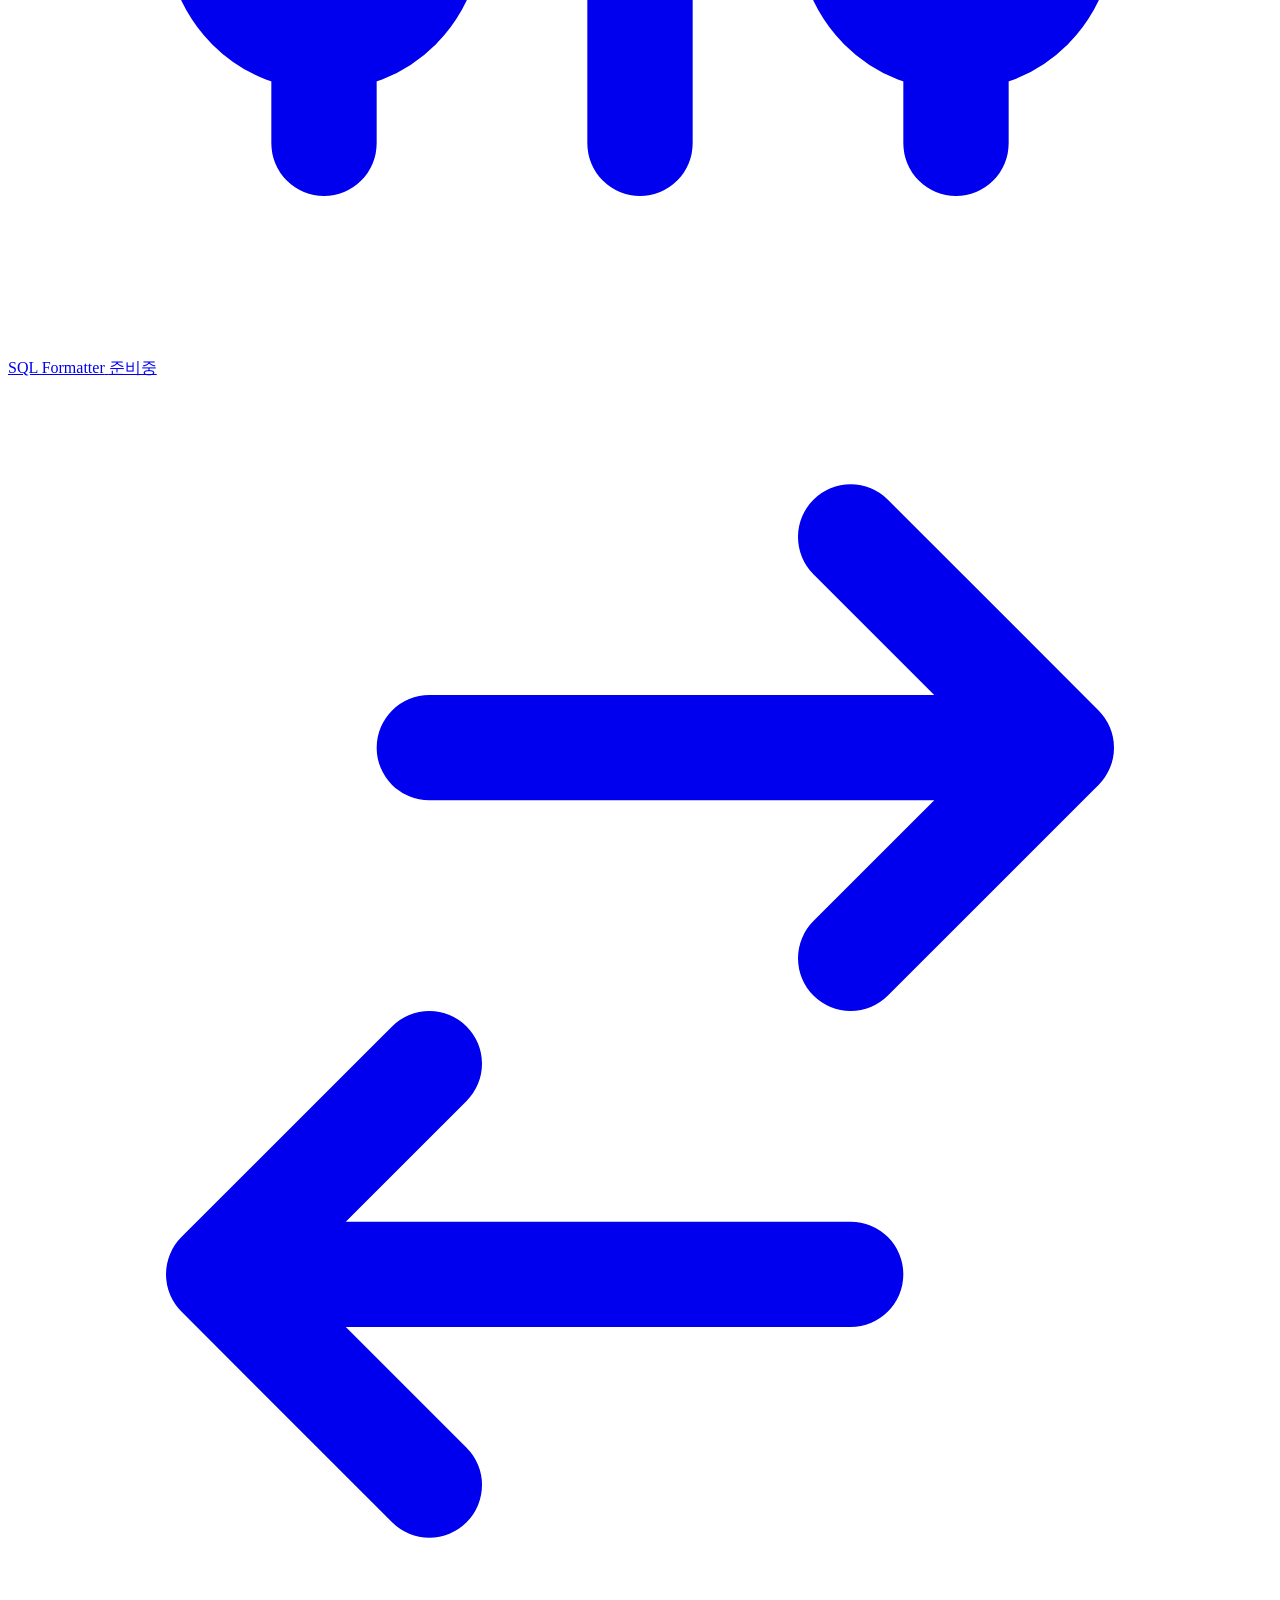
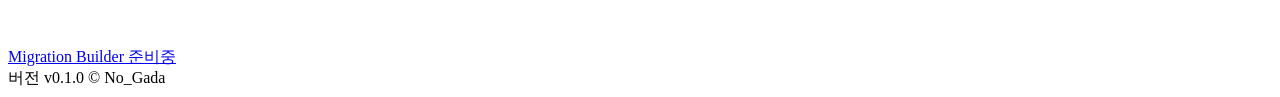
==== commit 4baac006: "주석제거 함수 추가" ====
--- a/app/static/index.html
+++ b/app/static/index.html
@@ -23,24 +23,29 @@
                     <span class="brand-name">No_Gada</span>
                     <span class="brand-sub">업무 자동화 툴킷</span>
                 </div>
+                <button type="button" id="sidebar-toggle" class="sidebar-toggle" aria-label="사이드바 접기/펼치기">
+                    <svg xmlns="http://www.w3.org/2000/svg" fill="none" viewBox="0 0 24 24" stroke="currentColor">
+                        <path stroke-linecap="round" stroke-linejoin="round" stroke-width="2" d="M15 19l-7-7 7-7" />
+                    </svg>
+                </button>
             </div>
 
             <nav class="sidebar-nav">
-                <a href="#" class="nav-item active" data-page="sql-bench">
+                <a href="#" class="nav-item active" data-page="sql-bench" title="SQL Bench">
                     <svg xmlns="http://www.w3.org/2000/svg" fill="none" viewBox="0 0 24 24" stroke="currentColor">
                         <path stroke-linecap="round" stroke-linejoin="round" stroke-width="2" d="M4 6h16M4 12h16M4 18h7" />
                     </svg>
                     <span>SQL Bench</span>
                 </a>
 
-                <a href="#" class="nav-item" data-page="table-extractor">
+                <a href="#" class="nav-item" data-page="table-extractor" title="Table Extractor">
                     <svg xmlns="http://www.w3.org/2000/svg" fill="none" viewBox="0 0 24 24" stroke="currentColor">
                         <path stroke-linecap="round" stroke-linejoin="round" stroke-width="2" d="M4 7v10c0 2 1 3 3 3h10c2 0 3-1 3-3V7M4 7c0-2 1-3 3-3h10c2 0 3 1 3 3M4 7h16M8 11h8M8 15h5" />
                     </svg>
                     <span>Table Extractor</span>
                 </a>
 
-                <a href="#" class="nav-item disabled" onclick="return false;">
+                <a href="#" class="nav-item disabled" onclick="return false;" title="SQL Formatter (준비중)">
                     <svg xmlns="http://www.w3.org/2000/svg" fill="none" viewBox="0 0 24 24" stroke="currentColor">
                         <path stroke-linecap="round" stroke-linejoin="round" stroke-width="2" d="M12 6V4m0 2a2 2 0 100 4m0-4a2 2 0 110 4m-6 8a2 2 0 100-4m0 4a2 2 0 110-4m0 4v2m0-6V4m6 6v10m6-2a2 2 0 100-4m0 4a2 2 0 110-4m0 4v2m0-6V4" />
                     </svg>
@@ -50,7 +55,7 @@
                     </div>
                 </a>
 
-                <a href="#" class="nav-item disabled" onclick="return false;">
+                <a href="#" class="nav-item disabled" onclick="return false;" title="Migration Builder (준비중)">
                     <svg xmlns="http://www.w3.org/2000/svg" fill="none" viewBox="0 0 24 24" stroke="currentColor">
                         <path stroke-linecap="round" stroke-linejoin="round" stroke-width="2" d="M8 7h12m0 0l-4-4m4 4l-4 4m0 6H4m0 0l4 4m-4-4l4-4" />
                     </svg>
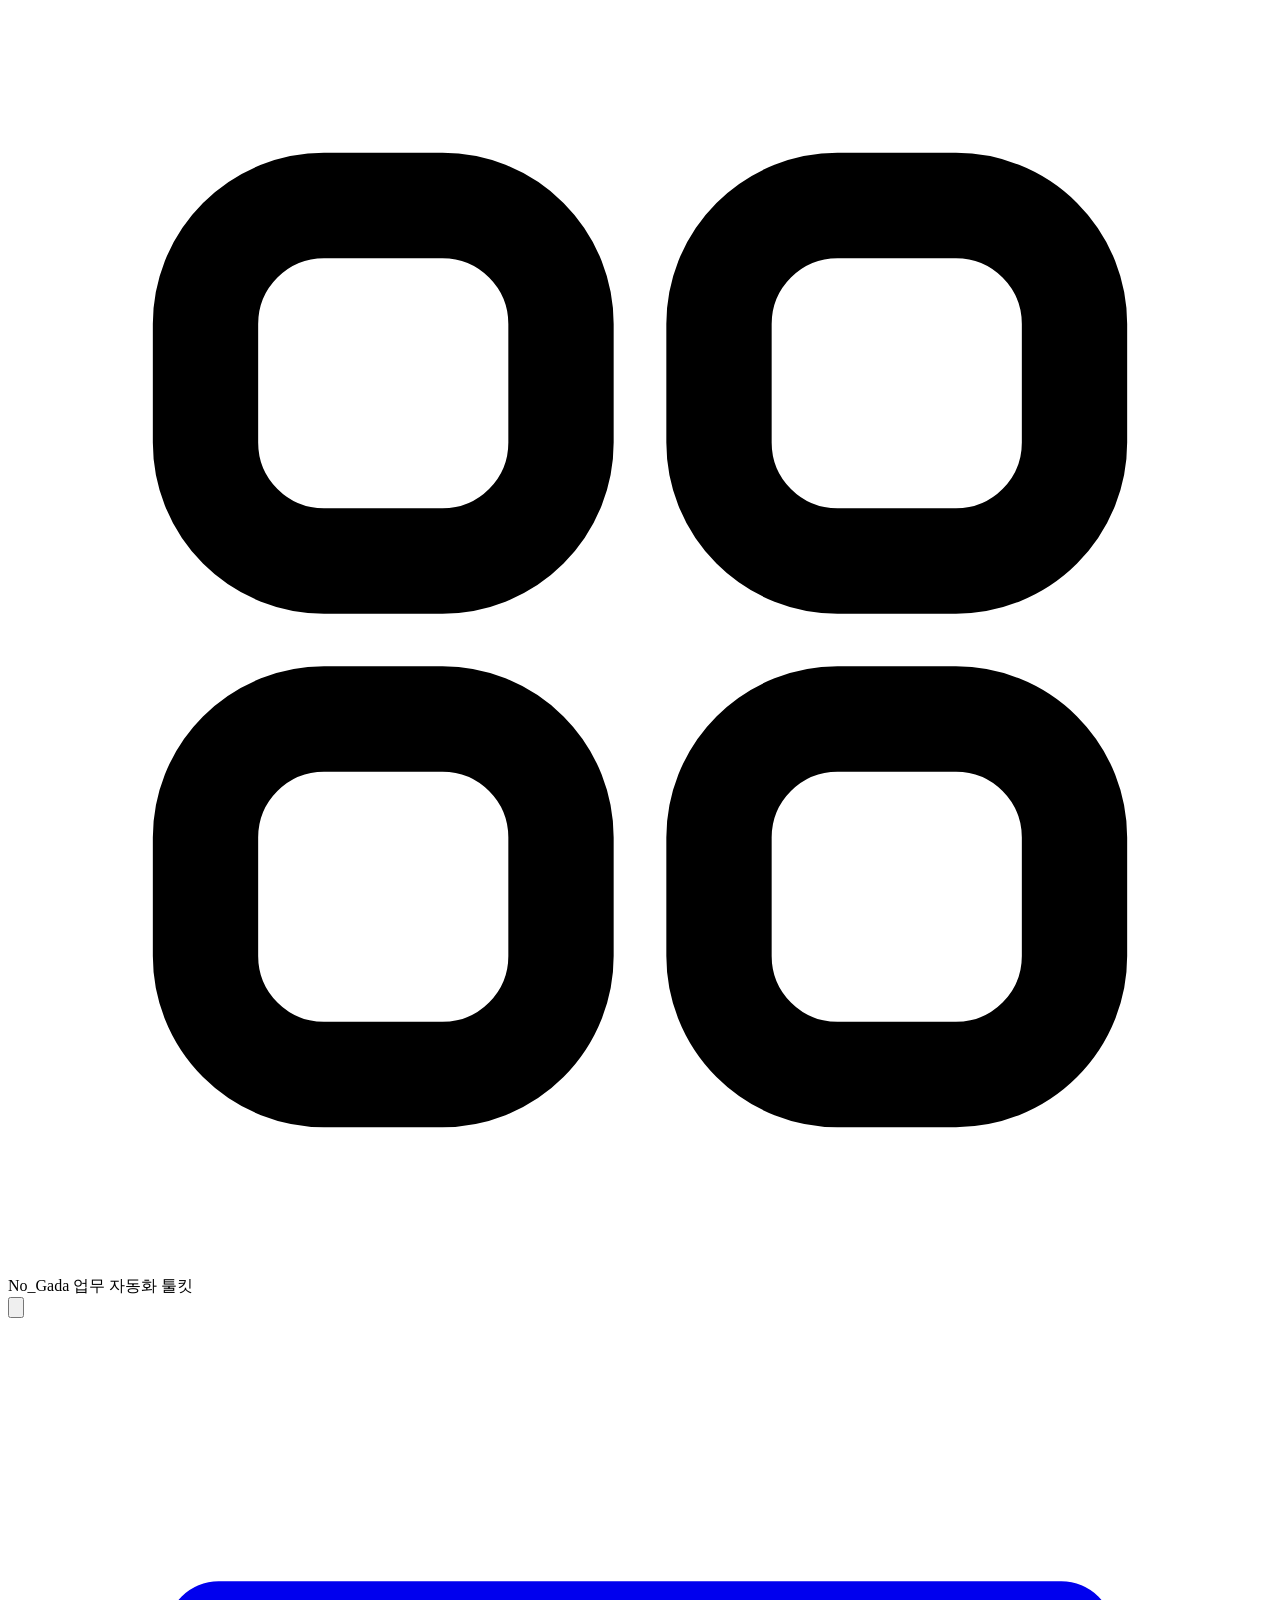
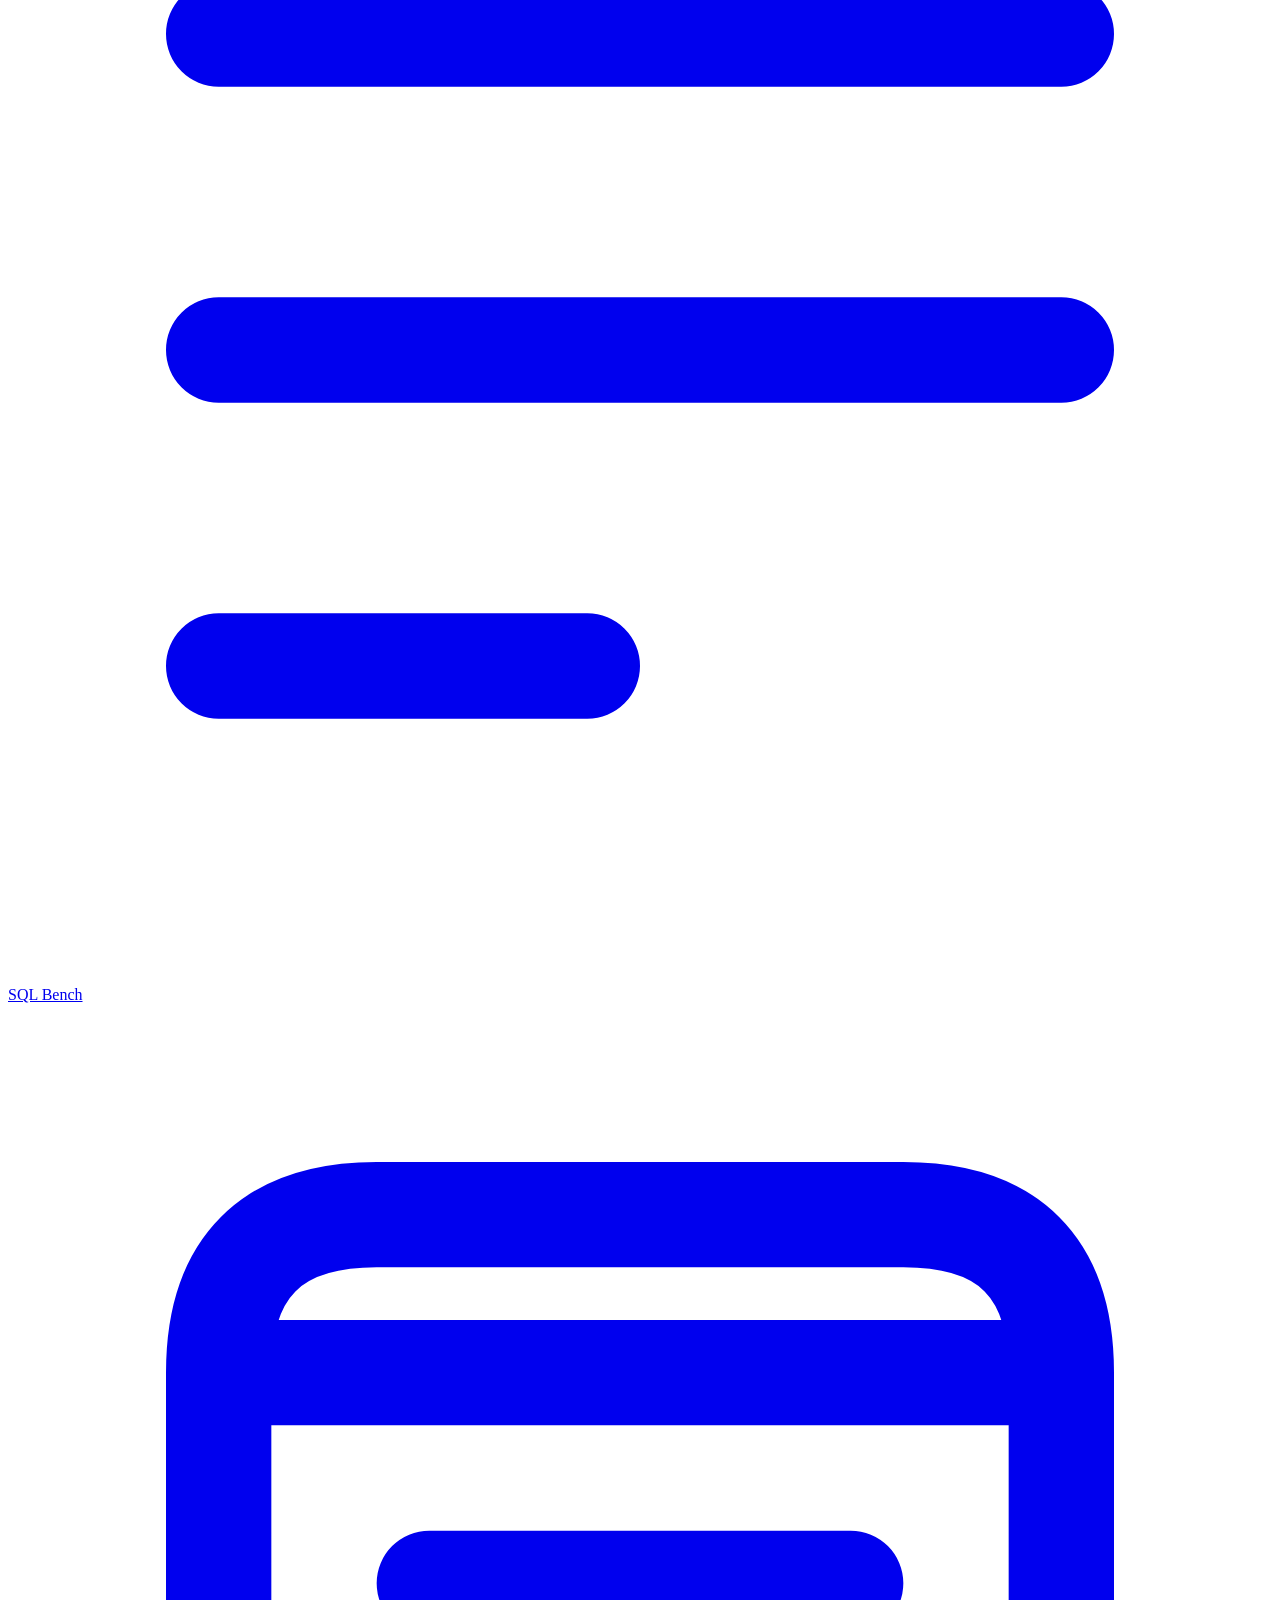
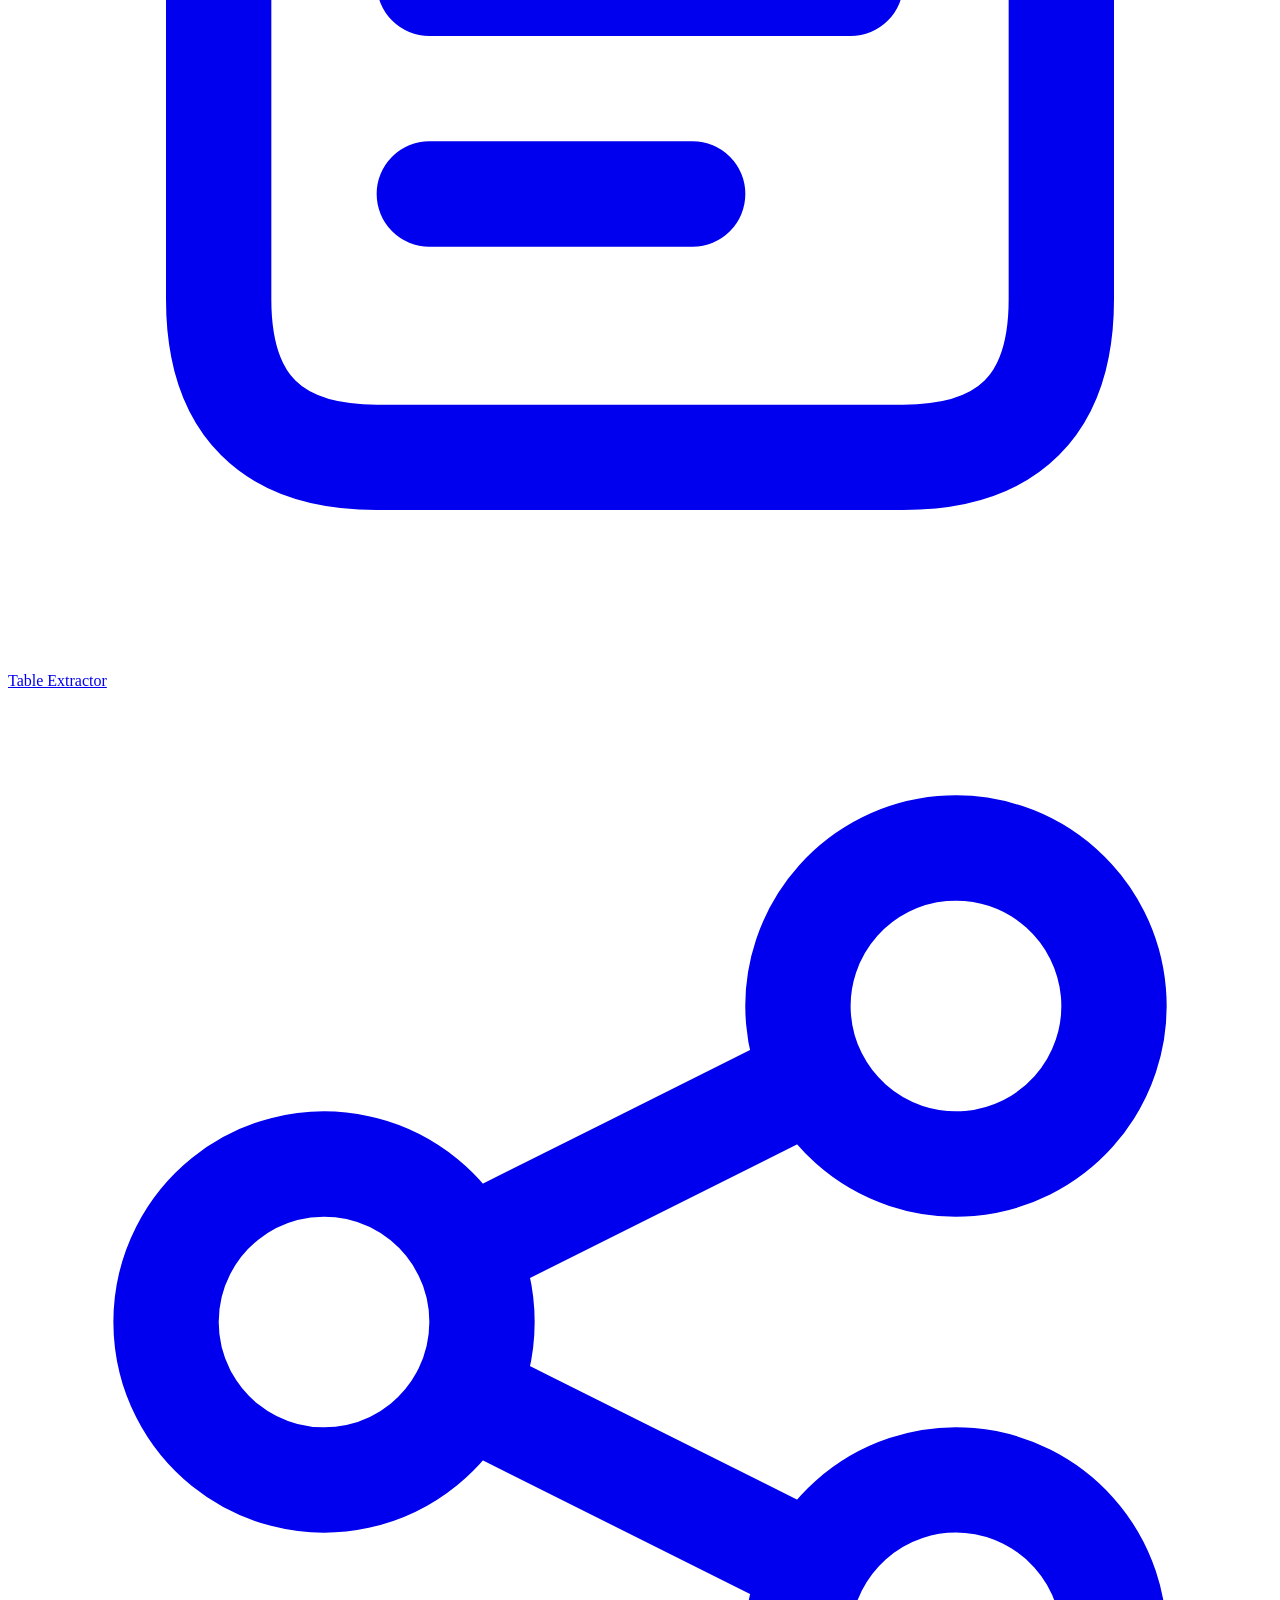
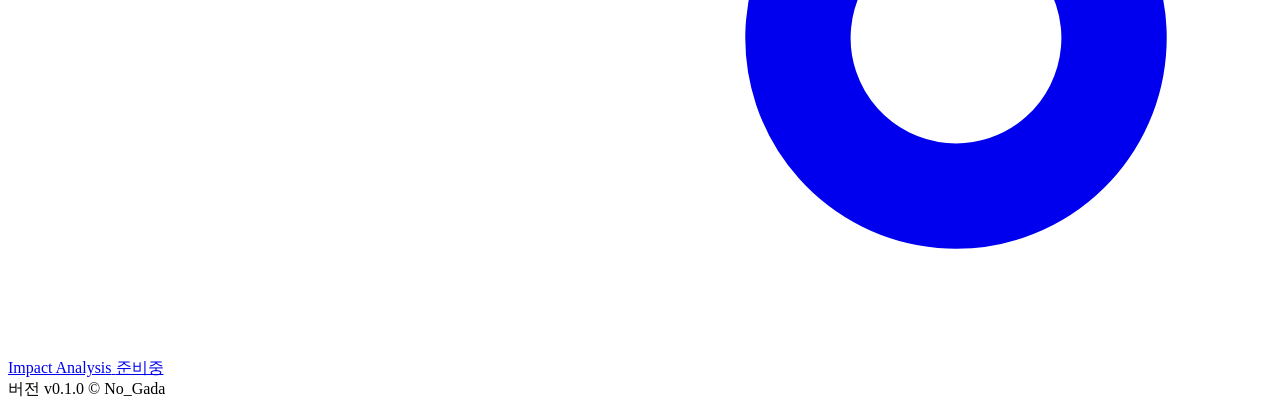
==== commit 004a8017: "경로 근거 확인 기능 추가" ====
--- a/app/static/index.html
+++ b/app/static/index.html
@@ -45,22 +45,12 @@
                     <span>Table Extractor</span>
                 </a>
 
-                <a href="#" class="nav-item disabled" onclick="return false;" title="SQL Formatter (준비중)">
+                <a href="#" class="nav-item disabled" onclick="return false;" title="Impact Analysis (준비중)">
                     <svg xmlns="http://www.w3.org/2000/svg" fill="none" viewBox="0 0 24 24" stroke="currentColor">
-                        <path stroke-linecap="round" stroke-linejoin="round" stroke-width="2" d="M12 6V4m0 2a2 2 0 100 4m0-4a2 2 0 110 4m-6 8a2 2 0 100-4m0 4a2 2 0 110-4m0 4v2m0-6V4m6 6v10m6-2a2 2 0 100-4m0 4a2 2 0 110-4m0 4v2m0-6V4" />
+                        <path stroke-linecap="round" stroke-linejoin="round" stroke-width="2" d="M8.684 13.342C8.886 12.938 9 12.482 9 12c0-.482-.114-.938-.316-1.342m0 2.684a3 3 0 110-2.684m0 2.684l6.632 3.316m-6.632-6l6.632-3.316m0 0a3 3 0 105.367-2.684 3 3 0 00-5.367 2.684zm0 9.316a3 3 0 105.368 2.684 3 3 0 00-5.368-2.684z" />
                     </svg>
                     <div class="nav-text-group">
-                        <span>SQL Formatter</span>
-                        <span class="badge-soon">준비중</span>
-                    </div>
-                </a>
-
-                <a href="#" class="nav-item disabled" onclick="return false;" title="Migration Builder (준비중)">
-                    <svg xmlns="http://www.w3.org/2000/svg" fill="none" viewBox="0 0 24 24" stroke="currentColor">
-                        <path stroke-linecap="round" stroke-linejoin="round" stroke-width="2" d="M8 7h12m0 0l-4-4m4 4l-4 4m0 6H4m0 0l4 4m-4-4l4-4" />
-                    </svg>
-                    <div class="nav-text-group">
-                        <span>Migration Builder</span>
+                        <span>Impact Analysis</span>
                         <span class="badge-soon">준비중</span>
                     </div>
                 </a>
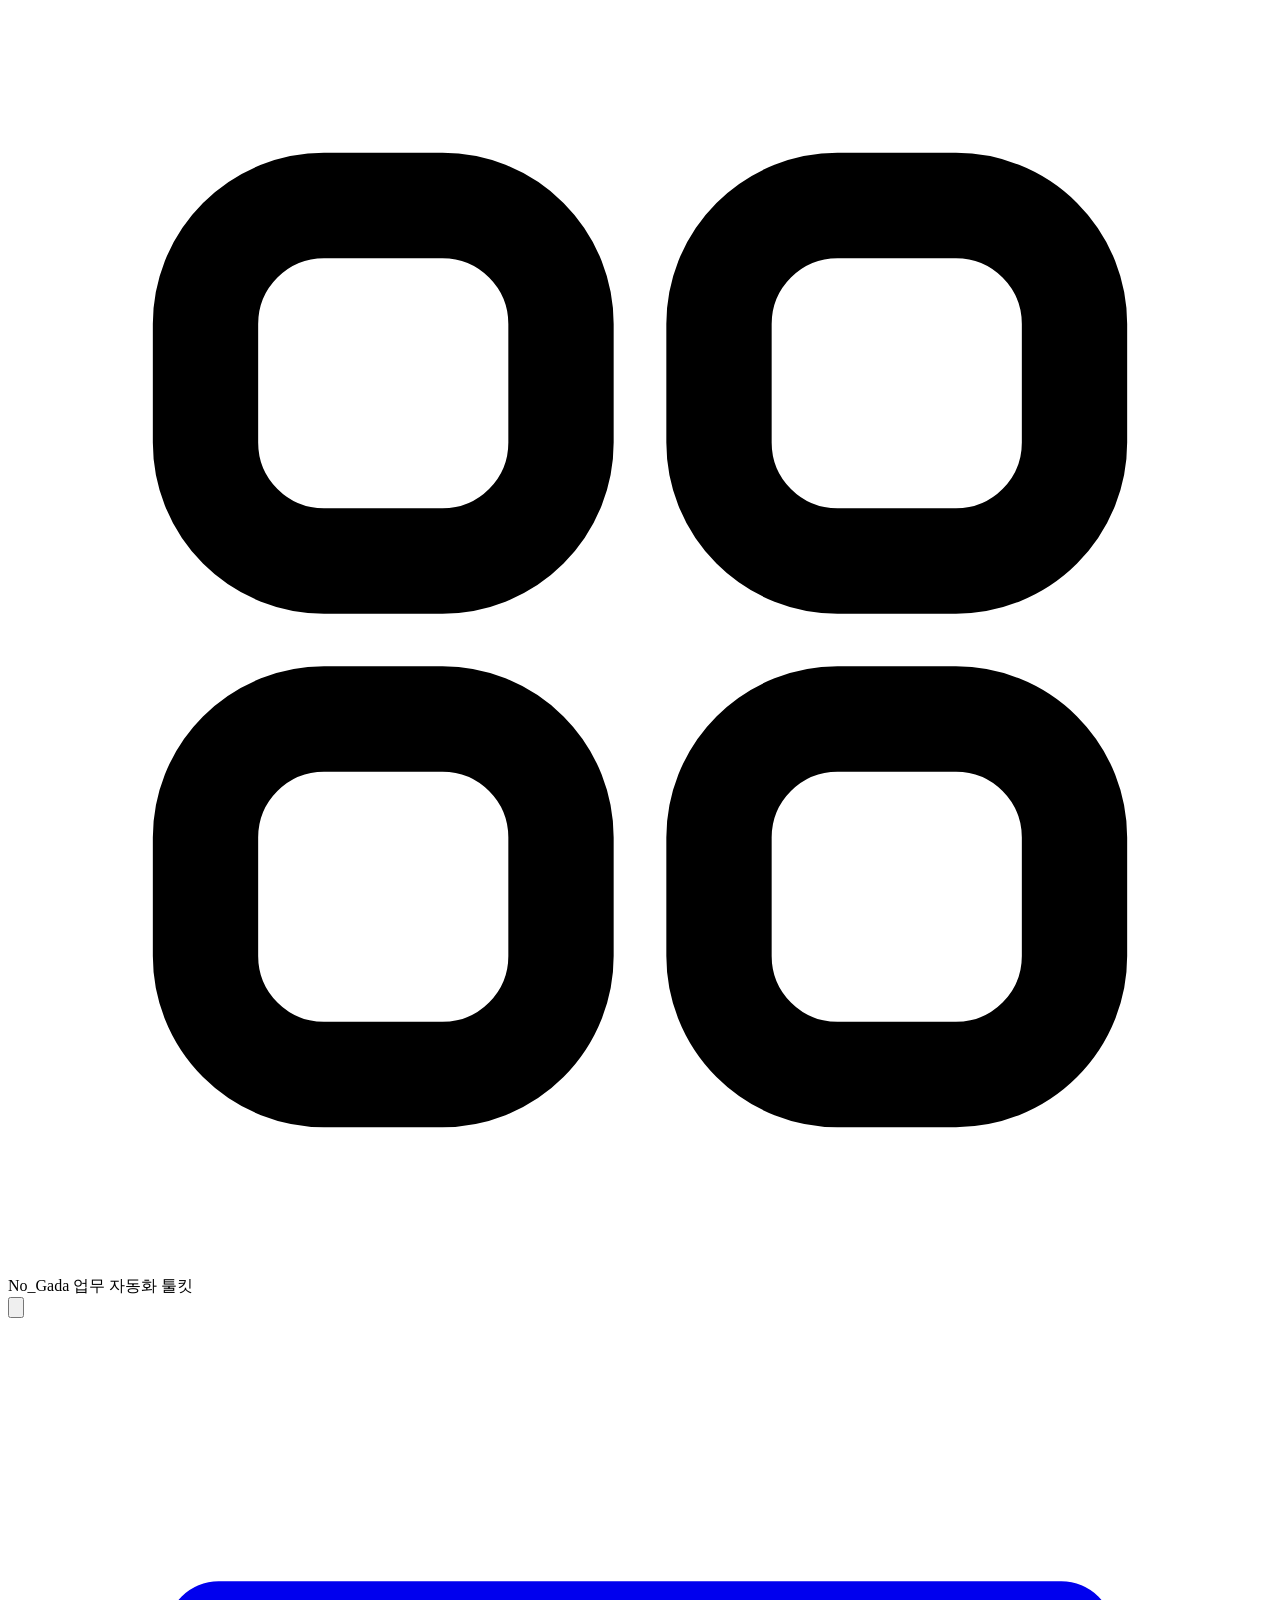
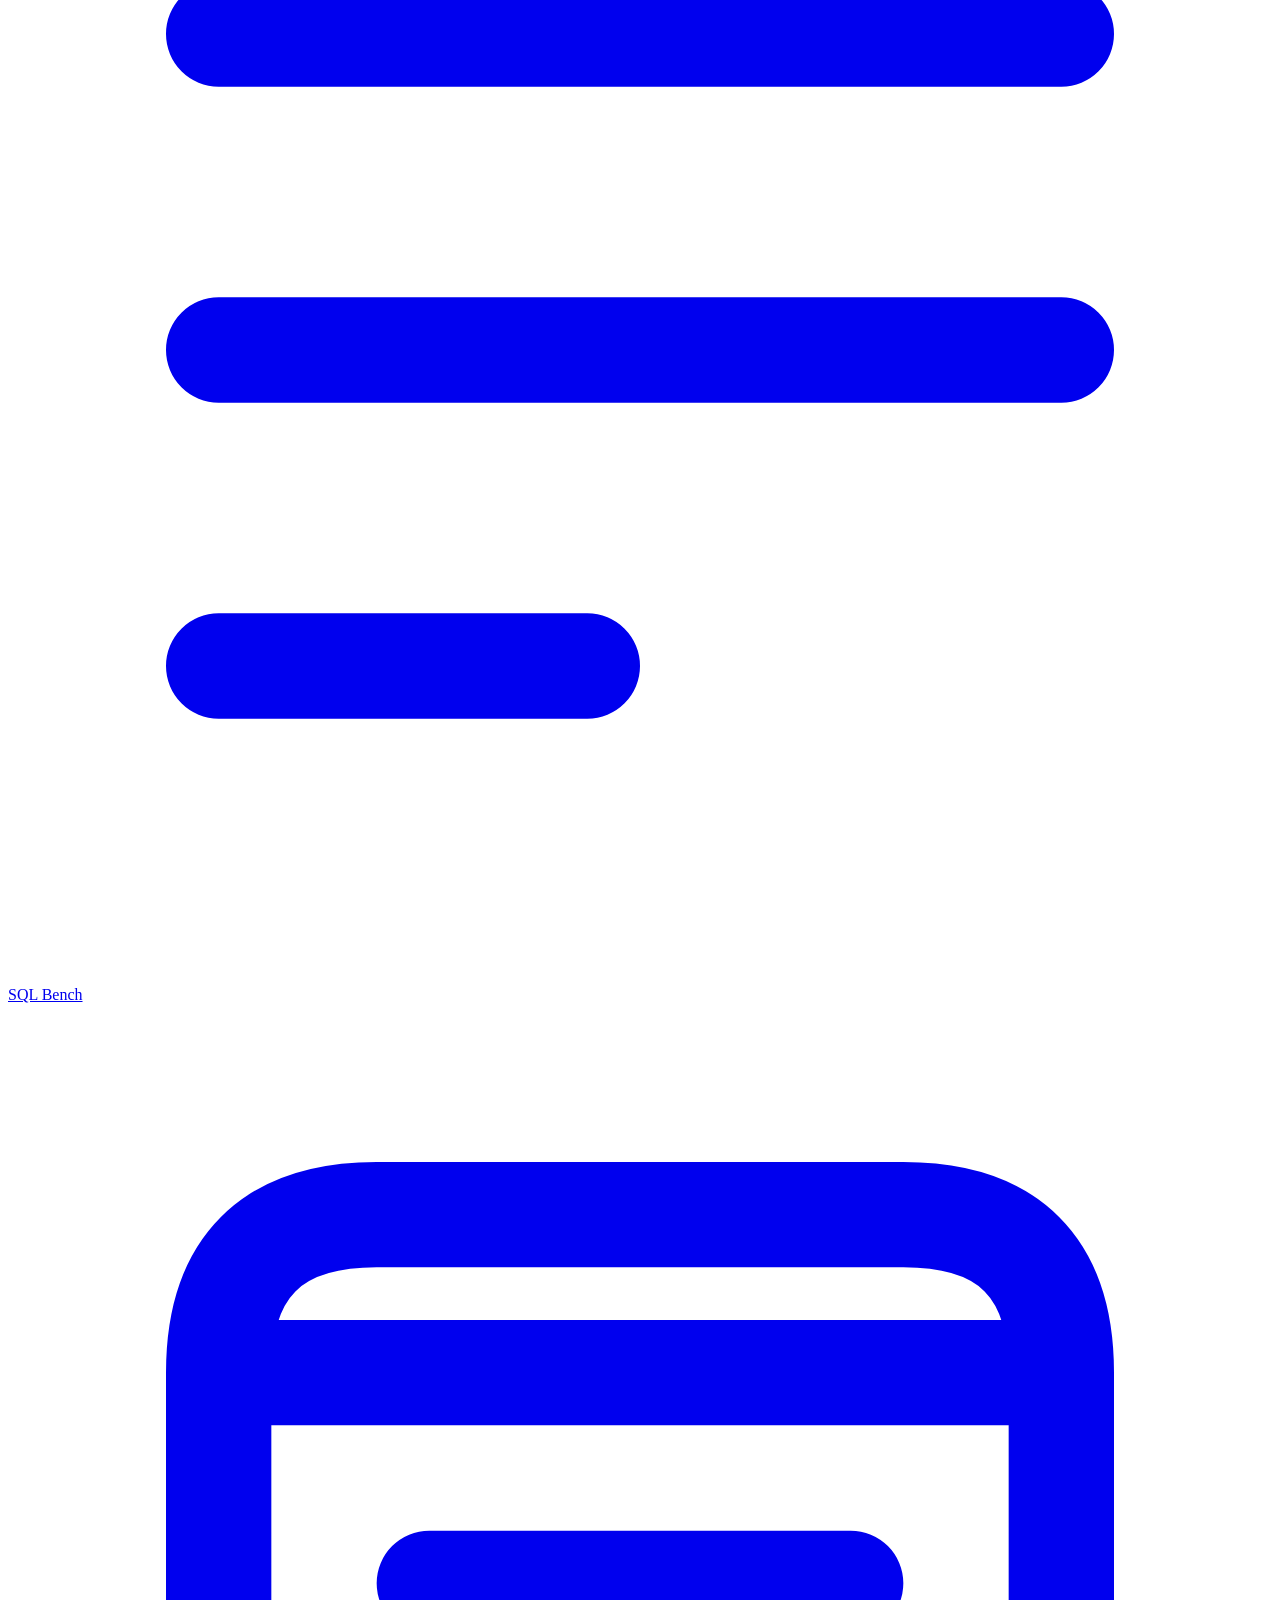
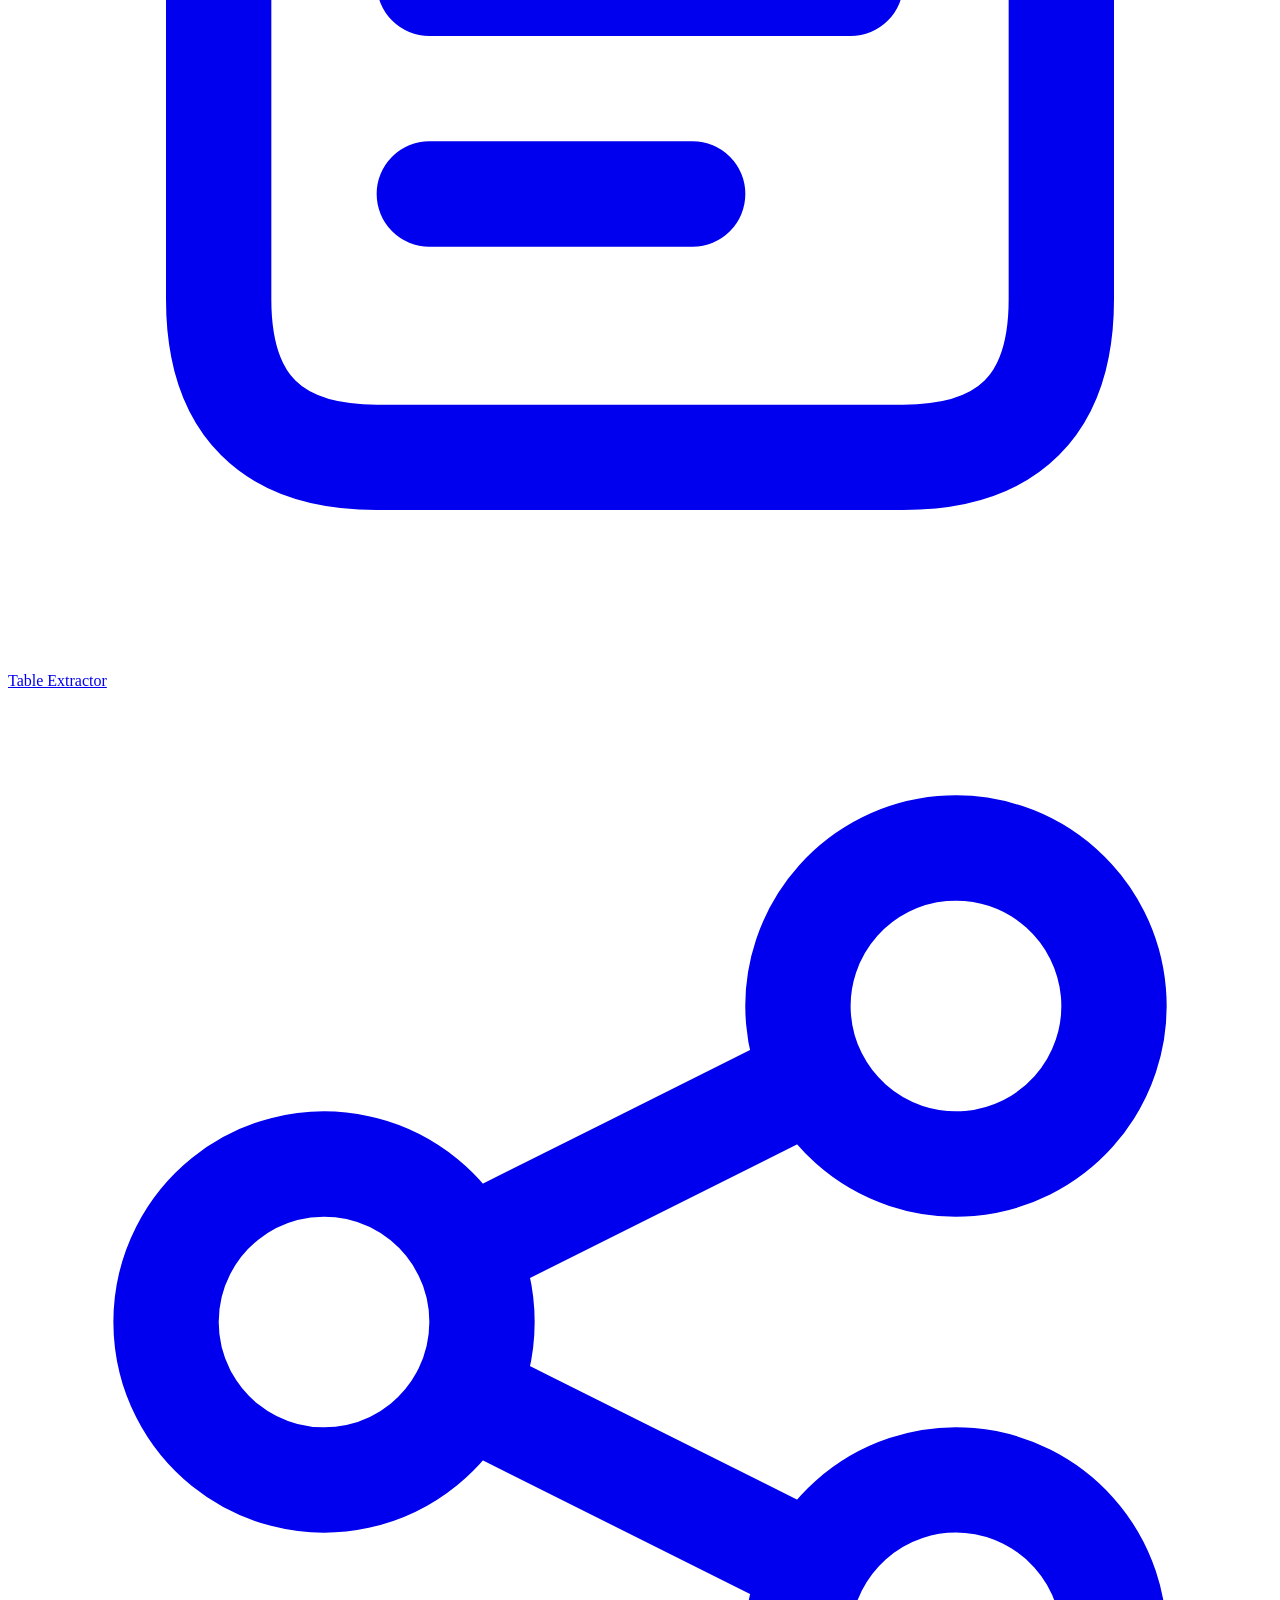
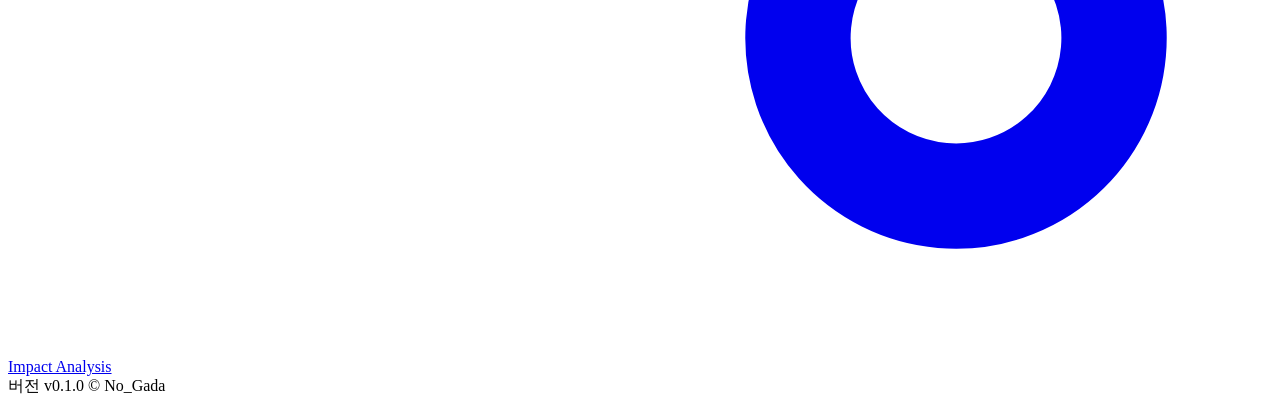
==== commit 0fa387ac: "영향도 검사 서비스 개발 시작" ====
--- a/app/static/index.html
+++ b/app/static/index.html
@@ -11,6 +11,7 @@
     <link rel="stylesheet" href="/css/components.css">
     <link rel="stylesheet" href="/tools/sql_bench/sql_bench.css">
     <link rel="stylesheet" href="/tools/table_extractor/table_extractor.css">
+    <link rel="stylesheet" href="/tools/impact_analysis/impact_analysis.css">
 </head>
 <body>
     <div class="app-layout">
@@ -45,14 +46,11 @@
                     <span>Table Extractor</span>
                 </a>
 
-                <a href="#" class="nav-item disabled" onclick="return false;" title="Impact Analysis (준비중)">
+                <a href="#" class="nav-item" data-page="impact-analysis" title="Impact Analysis">
                     <svg xmlns="http://www.w3.org/2000/svg" fill="none" viewBox="0 0 24 24" stroke="currentColor">
                         <path stroke-linecap="round" stroke-linejoin="round" stroke-width="2" d="M8.684 13.342C8.886 12.938 9 12.482 9 12c0-.482-.114-.938-.316-1.342m0 2.684a3 3 0 110-2.684m0 2.684l6.632 3.316m-6.632-6l6.632-3.316m0 0a3 3 0 105.367-2.684 3 3 0 00-5.367 2.684zm0 9.316a3 3 0 105.368 2.684 3 3 0 00-5.368-2.684z" />
                     </svg>
-                    <div class="nav-text-group">
-                        <span>Impact Analysis</span>
-                        <span class="badge-soon">준비중</span>
-                    </div>
+                    <span>Impact Analysis</span>
                 </a>
             </nav>
 
@@ -65,6 +63,7 @@
         <main class="main-content">
             <div id="page-sql-bench" class="container"></div>
             <div id="page-table-extractor" class="container" style="display: none;"></div>
+            <div id="page-impact-analysis" class="container" style="display: none;"></div>
         </main>
     </div>
 
@@ -73,5 +72,6 @@
     <script src="/js/app.js"></script>
     <script src="/tools/sql_bench/sql_bench.js"></script>
     <script src="/tools/table_extractor/table_extractor.js"></script>
+    <script src="/tools/impact_analysis/impact_analysis.js"></script>
 </body>
 </html>
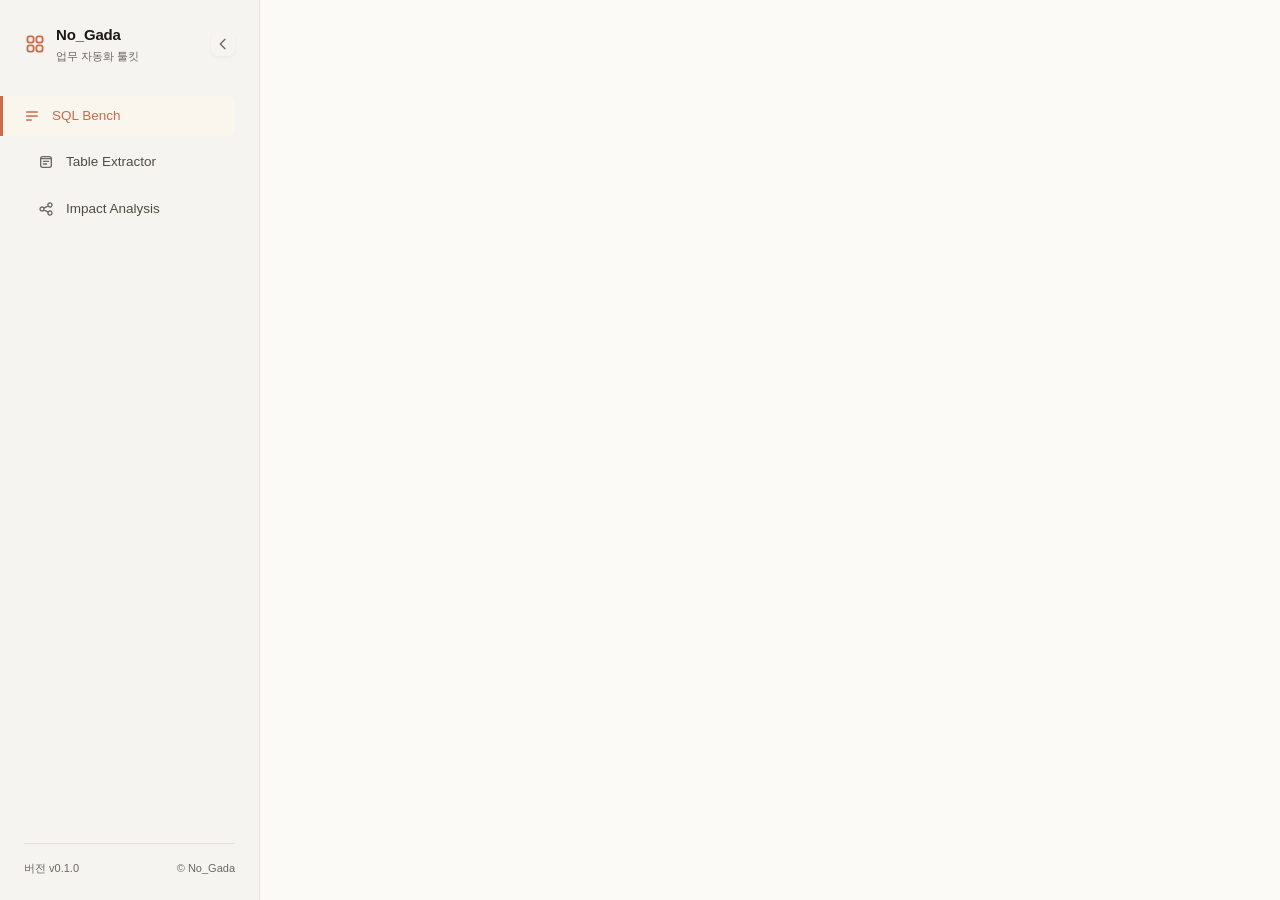
==== commit 5595eed9: "설정 팝업창 개발, 복수건 추출 기능 추가, 인코딩 설정변수 추가" ====
--- a/app/static/index.html
+++ b/app/static/index.html
@@ -7,11 +7,11 @@
     <link rel="preconnect" href="https://fonts.googleapis.com">
     <link rel="preconnect" href="https://fonts.gstatic.com" crossorigin>
     <link href="https://fonts.googleapis.com/css2?family=Inter:wght@400;500;600&family=JetBrains+Mono:wght@400;500&display=swap" rel="stylesheet">
-    <link rel="stylesheet" href="/css/base.css">
-    <link rel="stylesheet" href="/css/components.css">
-    <link rel="stylesheet" href="/tools/sql_bench/sql_bench.css">
-    <link rel="stylesheet" href="/tools/table_extractor/table_extractor.css">
-    <link rel="stylesheet" href="/tools/impact_analysis/impact_analysis.css">
+    <link rel="stylesheet" href="css/base.css">
+    <link rel="stylesheet" href="css/components.css">
+    <link rel="stylesheet" href="tools/sql_bench/sql_bench.css">
+    <link rel="stylesheet" href="tools/table_extractor/table_extractor.css">
+    <link rel="stylesheet" href="tools/impact_analysis/impact_analysis.css">
 </head>
 <body>
     <div class="app-layout">
--- a/app/static/css/base.css
+++ b/app/static/css/base.css
@@ -0,0 +1,266 @@
+:root {
+    --bg-color: #fbfaf7;
+    --card-bg: #ffffff;
+    --text-main: #1b1816;
+    --text-muted: #6e6761;
+    --accent-color: #cc6b49;
+    --accent-hover: #b85b3a;
+    --border-color: #e5e2dd;
+    --border-focus: #cc6b49;
+    --notice-bg: #faf6ee;
+    --notice-border: #eaddca;
+    --error-bg: #fdf3f2;
+    --error-border: #f6dcdb;
+    --error-text: #b32e25;
+    --shadow-sm: 0 1px 3px rgba(27, 24, 22, 0.05);
+    --shadow-md: 0 4px 20px rgba(27, 24, 22, 0.03);
+    --transition-default: all 0.2s cubic-bezier(0.16, 1, 0.3, 1);
+}
+
+body {
+    background-color: var(--bg-color);
+    color: var(--text-main);
+    font-family: 'Inter', -apple-system, BlinkMacSystemFont, "Segoe UI", Roboto, sans-serif;
+    margin: 0;
+    padding: 0;
+    display: flex;
+    min-height: 100vh;
+    line-height: 1.5;
+    -webkit-font-smoothing: antialiased;
+}
+
+.app-layout {
+    display: flex;
+    width: 100%;
+    min-height: 100vh;
+}
+
+.sidebar {
+    width: 260px;
+    background-color: #f5f4f0;
+    border-right: 1px solid var(--border-color);
+    display: flex;
+    flex-direction: column;
+    padding: 24px;
+    box-sizing: border-box;
+    flex-shrink: 0;
+    transition: width 0.2s ease;
+    overflow: hidden;
+}
+
+.sidebar-brand {
+    display: flex;
+    align-items: center;
+    gap: 10px;
+    margin-bottom: 32px;
+}
+
+.brand-info {
+    flex-grow: 1;
+}
+
+.sidebar-toggle {
+    display: flex;
+    align-items: center;
+    justify-content: center;
+    width: 24px;
+    height: 24px;
+    padding: 0;
+    flex-shrink: 0;
+    background: none;
+    border: none;
+    border-radius: 6px;
+    color: var(--text-muted);
+    cursor: pointer;
+    transition: var(--transition-default);
+}
+
+.sidebar-toggle svg {
+    width: 16px;
+    height: 16px;
+    transition: transform 0.2s ease;
+}
+
+.sidebar-toggle:hover {
+    background-color: #eae8e2;
+    color: var(--text-main);
+}
+
+.brand-icon {
+    width: 22px;
+    height: 22px;
+    color: var(--accent-color);
+}
+
+.brand-info {
+    display: flex;
+    flex-direction: column;
+}
+
+.brand-name {
+    font-size: 15px;
+    font-weight: 600;
+    color: var(--text-main);
+    letter-spacing: -0.01em;
+}
+
+.brand-sub {
+    font-size: 11px;
+    color: var(--text-muted);
+    font-weight: 500;
+    margin-top: 1px;
+}
+
+.sidebar-nav {
+    display: flex;
+    flex-direction: column;
+    gap: 6px;
+    flex-grow: 1;
+}
+
+.nav-item {
+    display: flex;
+    align-items: center;
+    gap: 12px;
+    padding: 10px 14px;
+    color: #514b43;
+    text-decoration: none;
+    font-size: 13.5px;
+    font-weight: 500;
+    border-radius: 8px;
+    transition: var(--transition-default);
+}
+
+.nav-item svg {
+    width: 16px;
+    height: 16px;
+    flex-shrink: 0;
+    color: var(--text-muted);
+}
+
+.nav-item:hover:not(.disabled) {
+    background-color: #eae8e2;
+    color: var(--text-main);
+}
+
+.nav-item.active {
+    background-color: #faf6ee;
+    color: var(--accent-color);
+    border-left: 3px solid var(--accent-color);
+    border-radius: 0 8px 8px 0;
+    margin-left: -24px;
+    padding-left: 21px;
+}
+
+.nav-item.active svg {
+    color: var(--accent-color);
+}
+
+.nav-item.disabled {
+    opacity: 0.6;
+    cursor: not-allowed;
+}
+
+.nav-text-group {
+    display: flex;
+    justify-content: space-between;
+    align-items: center;
+    width: 100%;
+}
+
+.badge-soon {
+    font-size: 9px;
+    font-weight: 600;
+    background-color: #e5e2dd;
+    color: var(--text-muted);
+    padding: 2px 6px;
+    border-radius: 4px;
+    text-transform: uppercase;
+}
+
+.sidebar-footer {
+    border-top: 1px solid #e5e2dd;
+    padding-top: 16px;
+    font-size: 11px;
+    color: var(--text-muted);
+    display: flex;
+    justify-content: space-between;
+}
+
+.sidebar.collapsed {
+    width: 76px;
+    padding-left: 16px;
+    padding-right: 16px;
+}
+
+.sidebar.collapsed .brand-info,
+.sidebar.collapsed .nav-item span,
+.sidebar.collapsed .nav-text-group,
+.sidebar.collapsed .sidebar-footer span {
+    display: none;
+}
+
+.sidebar.collapsed .sidebar-toggle svg {
+    transform: rotate(180deg);
+}
+
+.sidebar.collapsed .nav-item {
+    justify-content: center;
+    padding: 10px;
+    gap: 0;
+}
+
+.sidebar.collapsed .nav-item.active {
+    margin-left: 0;
+    padding-left: 10px;
+    border-left: none;
+    border-radius: 8px;
+    background-color: #faf6ee;
+}
+
+.main-content {
+    flex-grow: 1;
+    padding: 40px;
+    box-sizing: border-box;
+    background-color: var(--bg-color);
+    display: flex;
+    justify-content: center;
+    overflow-y: auto;
+}
+
+.container {
+    width: 100%;
+    display: flex;
+    flex-direction: column;
+    gap: 24px;
+}
+
+@media (max-width: 900px) {
+    .app-layout {
+        flex-direction: column;
+    }
+    .sidebar {
+        width: 100%;
+        border-right: none;
+        border-bottom: 1px solid var(--border-color);
+        padding: 16px 20px;
+        flex-direction: row;
+        justify-content: space-between;
+        align-items: center;
+    }
+    .sidebar-brand {
+        margin-bottom: 0;
+    }
+    .sidebar-toggle {
+        display: none;
+    }
+    .sidebar-nav {
+        display: none;
+    }
+    .sidebar-footer {
+        display: none;
+    }
+    .main-content {
+        padding: 24px 16px;
+    }
+}
--- a/app/static/css/components.css
+++ b/app/static/css/components.css
@@ -0,0 +1,228 @@
+.header {
+    display: flex;
+    flex-direction: column;
+    gap: 8px;
+    margin-bottom: 8px;
+}
+
+.badge {
+    align-self: flex-start;
+    font-size: 11px;
+    font-weight: 600;
+    letter-spacing: 0.05em;
+    color: var(--accent-color);
+    text-transform: uppercase;
+    background-color: #f5eae4;
+    padding: 4px 10px;
+    border-radius: 20px;
+}
+
+.header h1 {
+    font-size: 28px;
+    font-weight: 600;
+    margin: 0;
+    letter-spacing: -0.02em;
+    color: var(--text-main);
+}
+
+.header p {
+    color: var(--text-muted);
+    margin: 0;
+    font-size: 14px;
+    line-height: 1.6;
+}
+
+.notice-box {
+    background: var(--notice-bg);
+    border: 1px solid var(--notice-border);
+    border-left: 4px solid var(--accent-color);
+    border-radius: 8px;
+    padding: 16px;
+    font-size: 13.5px;
+    color: #514b43;
+    line-height: 1.6;
+}
+
+.notice-title {
+    font-weight: 600;
+    color: var(--text-main);
+    margin-bottom: 6px;
+    display: flex;
+    align-items: center;
+    gap: 6px;
+}
+
+.notice-list {
+    margin: 0;
+    padding-left: 20px;
+}
+
+.notice-list li {
+    margin-bottom: 4px;
+}
+
+.card {
+    background: var(--card-bg);
+    border: 1px solid var(--border-color);
+    border-radius: 12px;
+    padding: 24px;
+    box-shadow: var(--shadow-md);
+    box-sizing: border-box;
+}
+
+button {
+    background-color: var(--text-main);
+    color: #ffffff;
+    border: none;
+    padding: 10px 24px;
+    font-size: 14px;
+    font-weight: 500;
+    border-radius: 8px;
+    cursor: pointer;
+    display: flex;
+    align-items: center;
+    gap: 8px;
+    transition: var(--transition-default);
+    box-shadow: var(--shadow-sm);
+}
+
+button:hover {
+    background-color: var(--accent-color);
+}
+
+button:active {
+    transform: scale(0.98);
+}
+
+.btn-secondary {
+    background-color: #ffffff;
+    color: var(--text-main);
+    border: 1px solid var(--border-color);
+    padding: 6px 14px;
+    font-size: 13px;
+    border-radius: 6px;
+    box-shadow: var(--shadow-sm);
+}
+
+.btn-secondary:hover {
+    background-color: #faf9f6;
+    border-color: var(--text-muted);
+}
+
+.copy-btn {
+    background: none;
+    border: none;
+    color: var(--text-muted);
+    cursor: pointer;
+    padding: 4px;
+    border-radius: 4px;
+    display: flex;
+    align-items: center;
+    justify-content: center;
+    transition: var(--transition-default);
+    box-shadow: none;
+}
+
+.copy-btn:hover {
+    color: var(--accent-color);
+    background-color: #f5eae4;
+}
+
+.copy-btn svg {
+    width: 14px;
+    height: 14px;
+}
+
+.result-title {
+    font-size: 15px;
+    font-weight: 600;
+    display: flex;
+    align-items: center;
+    gap: 8px;
+}
+
+.count-badge {
+    background-color: #f0ede8;
+    color: var(--text-main);
+    font-size: 11px;
+    padding: 2px 8px;
+    border-radius: 12px;
+    font-weight: 600;
+}
+
+.error-box {
+    background-color: var(--error-bg);
+    border: 1px solid var(--error-border);
+    border-radius: 8px;
+    padding: 16px;
+    color: var(--error-text);
+    font-family: 'JetBrains Mono', monospace;
+    font-size: 13px;
+    white-space: pre-wrap;
+    line-height: 1.5;
+    box-shadow: var(--shadow-sm);
+    display: flex;
+    flex-direction: column;
+    gap: 8px;
+    animation: fadeIn 0.25s ease-out;
+}
+
+.error-header {
+    font-weight: 600;
+    display: flex;
+    align-items: center;
+    gap: 6px;
+}
+
+.spinner {
+    animation: rotate 2s linear infinite;
+    width: 32px;
+    height: 32px;
+}
+
+.spinner .path {
+    stroke: var(--accent-color);
+    stroke-linecap: round;
+    animation: dash 1.5s ease-in-out infinite;
+}
+
+@keyframes rotate {
+    100% { transform: rotate(360deg); }
+}
+
+@keyframes dash {
+    0%   { stroke-dasharray: 1, 150; stroke-dashoffset: 0; }
+    50%  { stroke-dasharray: 90, 150; stroke-dashoffset: -35; }
+    100% { stroke-dasharray: 90, 150; stroke-dashoffset: -124; }
+}
+
+.toast {
+    position: fixed;
+    bottom: 24px;
+    left: 50%;
+    transform: translateX(-50%) translateY(100px);
+    background-color: var(--text-main);
+    color: #ffffff;
+    padding: 10px 20px;
+    border-radius: 8px;
+    font-size: 13px;
+    font-weight: 500;
+    box-shadow: 0 8px 30px rgba(27, 24, 22, 0.15);
+    opacity: 0;
+    transition: all 0.3s cubic-bezier(0.16, 1, 0.3, 1);
+    pointer-events: none;
+    z-index: 1000;
+    display: flex;
+    align-items: center;
+    gap: 8px;
+}
+
+.toast.show {
+    transform: translateX(-50%) translateY(0);
+    opacity: 1;
+}
+
+@keyframes fadeIn {
+    from { opacity: 0; transform: translateY(4px); }
+    to   { opacity: 1; transform: translateY(0); }
+}
--- a/app/static/tools/sql_bench/sql_bench.css
+++ b/app/static/tools/sql_bench/sql_bench.css
@@ -0,0 +1,143 @@
+.workspace {
+    display: grid;
+    grid-template-columns: 3fr 1fr;
+    gap: 24px;
+    align-items: start;
+}
+
+.input-card {
+    display: flex;
+    flex-direction: column;
+    gap: 20px;
+}
+
+.input-group {
+    display: flex;
+    flex-direction: column;
+    gap: 8px;
+}
+
+.input-header {
+    display: flex;
+    justify-content: space-between;
+    align-items: center;
+}
+
+.input-label {
+    font-size: 14px;
+    font-weight: 600;
+    color: var(--text-main);
+}
+
+.input-limit {
+    font-size: 12px;
+    color: var(--text-muted);
+}
+
+textarea {
+    width: 100%;
+    height: 300px;
+    font-family: 'JetBrains Mono', 'Fira Code', monospace;
+    font-size: 13px;
+    padding: 16px;
+    border: 1px solid var(--border-color);
+    border-radius: 8px;
+    box-sizing: border-box;
+    background: #ffffff;
+    color: var(--text-main);
+    resize: vertical;
+    transition: var(--transition-default);
+    line-height: 1.5;
+}
+
+textarea:focus {
+    outline: none;
+    border-color: var(--border-focus);
+    box-shadow: 0 0 0 3px rgba(204, 107, 73, 0.12);
+}
+
+textarea::placeholder {
+    color: #b0aba4;
+}
+
+.btn-container {
+    display: flex;
+    justify-content: flex-end;
+}
+
+.result-card {
+    min-height: 388px;
+    display: flex;
+    flex-direction: column;
+    transition: var(--transition-default);
+}
+
+.result-card.empty {
+    justify-content: center;
+    align-items: center;
+    color: var(--text-muted);
+    text-align: center;
+    border-style: dashed;
+    background: #fdfdfb;
+}
+
+.empty-state {
+    display: flex;
+    flex-direction: column;
+    align-items: center;
+    justify-content: center;
+    padding: 40px 24px;
+    animation: fadeIn 0.3s ease-out;
+}
+
+.result-header {
+    display: flex;
+    justify-content: space-between;
+    align-items: center;
+    border-bottom: 1px solid var(--border-color);
+    padding-bottom: 14px;
+    margin-bottom: 16px;
+    animation: fadeIn 0.2s ease-out;
+}
+
+.table-list {
+    display: grid;
+    grid-template-columns: repeat(auto-fill, minmax(180px, 1fr));
+    gap: 10px;
+    animation: fadeIn 0.3s ease-out;
+}
+
+.table-item {
+    display: flex;
+    justify-content: space-between;
+    align-items: center;
+    padding: 8px 12px;
+    background: #ffffff;
+    border: 1px solid var(--border-color);
+    border-radius: 6px;
+    font-family: 'JetBrains Mono', monospace;
+    font-size: 13px;
+    transition: var(--transition-default);
+}
+
+.table-item:hover {
+    background-color: #faf9f6;
+    border-color: var(--accent-color);
+    box-shadow: var(--shadow-sm);
+}
+
+.table-name {
+    overflow: hidden;
+    text-overflow: ellipsis;
+    white-space: nowrap;
+    padding-right: 8px;
+}
+
+@media (max-width: 900px) {
+    .workspace {
+        grid-template-columns: 1fr;
+    }
+    .result-card {
+        min-height: auto;
+    }
+}
--- a/app/static/tools/table_extractor/table_extractor.css
+++ b/app/static/tools/table_extractor/table_extractor.css
@@ -0,0 +1,993 @@
+/* Table Extractor (DBIO/서비스 ID → 원격 소스 스캔) 전용 스타일 */
+
+/* --- 섹션 간 간격 조정 (이 툴에만 스코프) ---
+   공용 .container는 flex column + gap 24. 여기에 .header margin-bottom(8),
+   .extractor-controls margin-top(16), .extractor-workspace margin-top(12)이 더해져
+   원래 간격이 헤더↔컨트롤=48, 컨트롤↔워크스페이스=36 이었다. 공용값(container gap,
+   header margin)은 다른 툴에도 쓰이므로, 이 툴에 한해 gap을 18로 낮추고 마진을 재조정해
+   각 간격을 절반으로 만든다:
+     헤더 ↔ 컨트롤        = gap18 + 컨트롤 margin-top 6      = 24  (기존 48의 절반)
+     컨트롤 ↔ 워크스페이스 = gap18 + 워크스페이스 margin-top 0 = 18  (기존 36의 절반) */
+#page-table-extractor.container {
+    gap: 18px;
+}
+
+#page-table-extractor .header {
+    margin-bottom: 0;
+}
+
+.extractor-controls {
+    display: flex;
+    gap: 12px;
+    align-items: center;
+    flex-wrap: wrap;
+    margin-top: 6px;
+}
+
+.extractor-controls #te-id-input {
+    flex: 1;
+    min-width: 200px;
+}
+
+.extractor-controls select,
+.extractor-controls input[type="text"] {
+    font-family: inherit;
+    font-size: 14px;
+    height: 42px;
+    padding: 0 12px;
+    border: 1px solid var(--border-color);
+    border-radius: 8px;
+    background: #ffffff;
+    color: var(--text-main);
+    box-sizing: border-box;
+    transition: var(--transition-default);
+}
+
+.extractor-controls select {
+    cursor: pointer;
+}
+
+.extractor-controls select:focus,
+.extractor-controls input[type="text"]:focus {
+    outline: none;
+    border-color: var(--border-focus);
+    box-shadow: 0 0 0 3px rgba(204, 107, 73, 0.12);
+}
+
+.extractor-controls input[type="text"]::placeholder {
+    color: #b0aba4;
+}
+
+/* 설정(⋮) 버튼 — 추출하기 옆, 예외처리 등 전역 설정 팝업 진입점 */
+.te-icon-btn {
+    flex-shrink: 0;
+    width: 42px;
+    height: 42px;
+    padding: 0;
+    display: inline-flex;
+    align-items: center;
+    justify-content: center;
+    background: #ffffff;
+    color: var(--text-muted);
+    border: 1px solid var(--border-color);
+    border-radius: 8px;
+    font-size: 20px;
+    line-height: 1;
+    cursor: pointer;
+    transition: var(--transition-default);
+}
+
+.te-icon-btn:hover {
+    color: var(--text-main);
+    border-color: var(--accent-color);
+    background: #ffffff;
+}
+
+/* 업무그룹 콤보박스: 텍스트 입력 + 필터링되는 드롭다운 목록 */
+.te-combo {
+    position: relative;
+}
+
+.te-combo-input {
+    width: 140px;
+}
+
+.te-combo-list {
+    position: absolute;
+    top: calc(100% + 4px);
+    left: 0;
+    right: 0;
+    z-index: 20;
+    margin: 0;
+    padding: 4px;
+    list-style: none;
+    background: #ffffff;
+    border: 1px solid var(--border-color);
+    border-radius: 8px;
+    box-shadow: 0 8px 24px rgba(0, 0, 0, 0.12);
+    display: none;
+    max-height: 220px;
+    overflow-y: auto;
+}
+
+.te-combo-list.open {
+    display: block;
+}
+
+.te-combo-list li {
+    padding: 8px 10px;
+    border-radius: 6px;
+    font-size: 14px;
+    color: var(--text-main);
+    cursor: pointer;
+}
+
+.te-combo-list li:hover {
+    background: rgba(204, 107, 73, 0.08);
+}
+
+/* 추출 결과(좌) / SQL(우) 1:1 워크스페이스 — 남는 세로 공간을 꽉 채운다 */
+.extractor-workspace {
+    flex: 1;
+    display: grid;
+    grid-template-columns: 1fr 1fr;
+    grid-template-rows: 1fr;
+    gap: 24px;
+    align-items: stretch;
+    margin-top: 0;
+    min-height: 480px;
+}
+
+.extractor-workspace .te-panel {
+    display: flex;
+    flex-direction: column;
+    gap: 12px;
+    min-height: 0;
+}
+
+.te-panel-title {
+    font-size: 14px;
+    font-weight: 600;
+    color: var(--text-main);
+    border-bottom: 1px solid var(--border-color);
+    padding-bottom: 12px;
+}
+
+/* 좌측 패널의 결과 영역: 목록/스피너/에러/빈상태가 이 안에서 교체된다 */
+.te-result {
+    flex: 1;
+    min-height: 0;
+    display: flex;
+    flex-direction: column;
+    overflow-y: auto;
+}
+
+.te-empty {
+    flex: 1;
+    display: flex;
+    align-items: center;
+    justify-content: center;
+    text-align: center;
+    color: var(--text-muted);
+    font-size: 13.5px;
+}
+
+/* 추출 결과 헤더(개수 배지 + 전체 복사) — sql_bench 톤 재사용, table_extractor 자체 스타일 */
+.te-result-header {
+    display: flex;
+    justify-content: space-between;
+    align-items: center;
+    border-bottom: 1px solid var(--border-color);
+    padding-bottom: 14px;
+    margin-bottom: 16px;
+    animation: fadeIn 0.2s ease-out;
+}
+
+/* 전체 복사 + 필터 입력을 묶는 우측 액션 그룹 */
+.te-result-actions {
+    display: flex;
+    align-items: center;
+    gap: 8px;
+}
+
+.te-filter-input {
+    font-family: inherit;
+    font-size: 13px;
+    height: 30px;
+    width: 280px;
+    padding: 0 10px;
+    border: 1px solid var(--border-color);
+    border-radius: 6px;
+    background: #ffffff;
+    color: var(--text-main);
+    box-sizing: border-box;
+    transition: var(--transition-default);
+}
+
+.te-filter-input:focus {
+    outline: none;
+    border-color: var(--border-focus);
+    box-shadow: 0 0 0 3px rgba(204, 107, 73, 0.12);
+}
+
+.te-filter-input::placeholder {
+    color: #b0aba4;
+}
+
+/* 추출 결과 접두사 필터 체크박스 행 */
+.te-prefix-filters {
+    display: flex;
+    flex-wrap: wrap;
+    align-items: center;
+    gap: 14px;
+    margin-bottom: 14px;
+}
+
+.te-prefix-filters label {
+    display: inline-flex;
+    align-items: center;
+    gap: 6px;
+    font-size: 13px;
+    color: var(--text-main);
+    cursor: pointer;
+}
+
+.te-prefix-filters input[type="checkbox"] {
+    cursor: pointer;
+    accent-color: var(--accent-color);
+}
+
+.te-table-list {
+    display: grid;
+    grid-template-columns: repeat(auto-fill, minmax(220px, 1fr));
+    gap: 10px;
+    animation: fadeIn 0.3s ease-out;
+}
+
+.te-table-item {
+    display: flex;
+    justify-content: space-between;
+    align-items: center;
+    gap: 8px;
+    padding: 8px 12px;
+    background: #ffffff;
+    border: 1px solid var(--border-color);
+    border-radius: 6px;
+    font-family: 'JetBrains Mono', monospace;
+    font-size: 12px;
+    transition: var(--transition-default);
+}
+
+.te-table-item:hover {
+    background-color: #faf9f6;
+    border-color: var(--accent-color);
+    box-shadow: var(--shadow-sm);
+}
+
+.te-table-name {
+    flex: 1;
+    overflow: hidden;
+    text-overflow: ellipsis;
+    white-space: nowrap;
+    padding-right: 8px;
+}
+
+/* 각 테이블 항목의 우측 버튼 그룹(복사 + 삭제) */
+.te-item-actions {
+    display: flex;
+    align-items: center;
+    gap: 2px;
+    flex-shrink: 0;
+}
+
+.te-del-btn:hover {
+    color: var(--error-text);
+    background-color: var(--error-bg);
+}
+
+/* FEP 접두사 테이블 별도 섹션 (읽기 전용) — 메인 목록 아래에 구분선으로 분리 */
+.te-fep-section {
+    margin-top: 20px;
+    padding-top: 16px;
+    border-top: 1px dashed var(--border-color);
+}
+
+.te-fep-title {
+    font-size: 14px;
+    font-weight: 600;
+    color: var(--text-main);
+    display: flex;
+    align-items: center;
+    gap: 8px;
+    margin-bottom: 12px;
+}
+
+.te-fep-note {
+    font-size: 12px;
+    font-weight: 400;
+    color: var(--error-text);
+}
+
+.te-fep-list {
+    display: grid;
+    grid-template-columns: repeat(auto-fill, minmax(220px, 1fr));
+    gap: 10px;
+}
+
+.te-fep-item {
+    padding: 8px 12px;
+    background: #ffffff;
+    border: 1px solid var(--border-color);
+    border-radius: 6px;
+    font-family: 'JetBrains Mono', monospace;
+    font-size: 12px;
+    overflow: hidden;
+    text-overflow: ellipsis;
+    white-space: nowrap;
+}
+
+/* 발견된 batch 참조 별도 섹션 (재귀 중 참조만 되고 소스는 안 들여다본 배치 ID) */
+.te-batch-section {
+    margin-top: 20px;
+    padding-top: 16px;
+    border-top: 1px dashed var(--border-color);
+}
+
+.te-batch-title {
+    font-size: 14px;
+    font-weight: 600;
+    color: var(--text-main);
+    display: flex;
+    align-items: center;
+    gap: 8px;
+    margin-bottom: 12px;
+}
+
+.te-batch-note {
+    font-size: 12px;
+    font-weight: 400;
+    color: var(--text-muted);
+}
+
+.te-batch-list {
+    display: grid;
+    grid-template-columns: repeat(auto-fill, minmax(220px, 1fr));
+    gap: 10px;
+}
+
+/* 배치 추출 중 일부 ID 조회 실패 섹션(부분성공 안내) — 표 자체는 .te-nogen-table 재사용 */
+.te-failed-section {
+    margin-top: 20px;
+    padding-top: 16px;
+    border-top: 1px dashed var(--border-color);
+}
+
+.te-failed-title {
+    font-size: 14px;
+    font-weight: 600;
+    color: var(--error-text);
+    display: flex;
+    align-items: center;
+    gap: 8px;
+    margin-bottom: 12px;
+}
+
+.te-batch-item {
+    padding: 8px 12px;
+    background: #ffffff;
+    border: 1px solid var(--border-color);
+    border-radius: 6px;
+    font-family: 'JetBrains Mono', monospace;
+    font-size: 12px;
+    overflow: hidden;
+    text-overflow: ellipsis;
+    white-space: nowrap;
+}
+
+/* 추출경로: 경유한 DBIO/service/biz 모듈 ID (그룹별 토글, 기본은 접힌 상태) */
+.te-trace-section {
+    margin-top: 20px;
+    padding-top: 16px;
+    border-top: 1px dashed var(--border-color);
+}
+
+.te-trace-title {
+    font-size: 14px;
+    font-weight: 600;
+    color: var(--text-main);
+    display: flex;
+    align-items: center;
+    gap: 8px;
+    margin-bottom: 12px;
+}
+
+.te-trace-note {
+    font-size: 12px;
+    font-weight: 400;
+    color: var(--text-muted);
+}
+
+.te-trace-group {
+    margin-bottom: 8px;
+}
+
+.te-trace-group:last-child {
+    margin-bottom: 0;
+}
+
+.te-trace-toggle {
+    width: 100%;
+    display: flex;
+    align-items: center;
+    gap: 8px;
+    padding: 8px 4px;
+    background: none;
+    border: none;
+    cursor: pointer;
+    text-align: left;
+    font-size: 12px;
+    font-weight: 600;
+    color: var(--text-muted);
+}
+
+.te-trace-toggle:hover {
+    color: var(--text-main);
+}
+
+.te-trace-chevron {
+    display: inline-block;
+    width: 1em;
+    font-size: 10px;
+}
+
+.te-trace-group-title {
+    font-weight: 600;
+}
+
+.te-trace-list {
+    display: grid;
+    grid-template-columns: repeat(auto-fill, minmax(220px, 1fr));
+    gap: 10px;
+    margin-top: 8px;
+}
+
+.te-trace-list.te-trace-list-collapsed {
+    display: none;
+}
+
+.te-trace-item {
+    padding: 8px 12px;
+    background: #ffffff;
+    border: 1px solid var(--border-color);
+    border-radius: 6px;
+    font-family: 'JetBrains Mono', monospace;
+    font-size: 12px;
+    overflow: hidden;
+    text-overflow: ellipsis;
+    white-space: nowrap;
+}
+
+/* 이관 sql 위 공통 PK 키 입력 컴포넌트 — 제목(head) + 일반/날짜 PK 박스 2개(각자 스크롤) */
+.te-keyin {
+    flex-shrink: 0;
+    animation: fadeIn 0.2s ease-out;
+}
+
+.te-keyin-head {
+    font-size: 13px;
+    font-weight: 600;
+    color: var(--text-main);
+    display: flex;
+    align-items: center;
+    gap: 8px;
+    margin-bottom: 10px;
+}
+
+/* 일반 PK / 날짜 PK 박스 — 각각 독립된 박스 + 독립 스크롤 */
+.te-keyin-boxes {
+    display: flex;
+    flex-direction: column;
+    gap: 10px;
+}
+
+.te-keyin-box {
+    max-height: 150px;
+    overflow-y: auto;
+    border: 1px solid var(--border-color);
+    border-radius: 8px;
+    background: #faf9f6;
+    padding: 12px;
+}
+
+.te-keyin-box .te-empty {
+    min-height: 60px;
+}
+
+.te-keyin-section-title {
+    display: flex;
+    align-items: center;
+    gap: 8px;
+    font-size: 12px;
+    font-weight: 600;
+    color: var(--text-muted);
+    margin-bottom: 8px;
+}
+
+.te-keyin-fields {
+    display: grid;
+    grid-template-columns: repeat(auto-fill, minmax(160px, 1fr));
+    gap: 10px;
+}
+
+.te-keyin-field {
+    display: flex;
+    flex-direction: column;
+    gap: 4px;
+}
+
+.te-keyin-col {
+    font-family: 'JetBrains Mono', monospace;
+    font-size: 11px;
+    color: var(--text-muted);
+    overflow: hidden;
+    text-overflow: ellipsis;
+    white-space: nowrap;
+}
+
+/* 날짜 필드: 컬럼명 + [단일|기간] 토글을 한 줄에, 아래 입력란(단일 1칸 / 기간 2칸) */
+.te-keyin-field-date {
+    grid-column: span 2;
+}
+
+.te-keyin-col-row {
+    display: flex;
+    align-items: center;
+    justify-content: space-between;
+    gap: 8px;
+}
+
+.te-keyin-toggle {
+    display: inline-flex;
+    flex-shrink: 0;
+    border: 1px solid var(--border-color);
+    border-radius: 6px;
+    overflow: hidden;
+}
+
+.te-mode-btn {
+    font-family: inherit;
+    font-size: 11px;
+    padding: 2px 10px;
+    border: none;
+    background: #ffffff;
+    color: var(--text-muted);
+    cursor: pointer;
+    transition: var(--transition-default);
+}
+
+.te-mode-btn.active {
+    background: var(--accent-color);
+    color: #ffffff;
+}
+
+.te-keyin-range {
+    display: flex;
+    align-items: center;
+    gap: 6px;
+}
+
+.te-keyin-range .te-keyin-input {
+    flex: 1;
+    min-width: 0;
+}
+
+.te-range-sep {
+    color: var(--text-muted);
+    flex-shrink: 0;
+}
+
+.te-keyin-input {
+    font-family: 'JetBrains Mono', monospace;
+    font-size: 12px;
+    height: 32px;
+    padding: 0 10px;
+    border: 1px solid var(--border-color);
+    border-radius: 6px;
+    background: #ffffff;
+    color: var(--text-main);
+    box-sizing: border-box;
+    transition: var(--transition-default);
+}
+
+.te-keyin-input:focus {
+    outline: none;
+    border-color: var(--border-focus);
+    box-shadow: 0 0 0 3px rgba(204, 107, 73, 0.12);
+}
+
+.te-keyin-note {
+    margin-top: 10px;
+    font-size: 12px;
+    color: var(--error-text);
+}
+
+.te-keyin-warn {
+    display: flex;
+    align-items: center;
+    justify-content: center;
+    min-height: 60px;
+    text-align: center;
+    font-size: 13px;
+    color: var(--error-text);
+}
+
+/* 이관 SQL 생성 바: FROM/TO DB 링크 입력(라벨 포함) + 생성 버튼 */
+.te-gen-bar {
+    display: flex;
+    gap: 8px;
+    align-items: flex-end;
+    flex-wrap: wrap;
+    flex-shrink: 0;
+}
+
+/* 각 링크 입력 = 라벨 + 입력칸 세로 그룹 */
+.te-gen-field {
+    display: flex;
+    flex-direction: column;
+    gap: 3px;
+    flex: 1;
+    min-width: 120px;
+}
+
+.te-gen-label {
+    font-size: 11px;
+    color: var(--text-muted);
+    padding-left: 2px;
+}
+
+.te-dblink-input {
+    width: 100%;
+    box-sizing: border-box;
+    font-family: 'JetBrains Mono', monospace;
+    font-size: 12px;
+    height: 34px;
+    padding: 0 10px;
+    border: 1px solid var(--border-color);
+    border-radius: 6px;
+    background: #ffffff;
+    color: var(--text-main);
+    box-sizing: border-box;
+    transition: var(--transition-default);
+}
+
+.te-dblink-input:focus {
+    outline: none;
+    border-color: var(--border-focus);
+    box-shadow: 0 0 0 3px rgba(204, 107, 73, 0.12);
+}
+
+.te-dblink-input::placeholder {
+    color: #b0aba4;
+}
+
+.te-gen-bar #te-generate {
+    flex-shrink: 0;
+}
+
+/* 생성 버튼 안내 문구(인라인 SQL 박스 제거 후 자리) */
+.te-keyin-hint {
+    font-size: 12px;
+    color: var(--text-muted);
+    padding: 6px 2px;
+}
+
+/* --- 이관 SQL 팝업(모달) --- */
+.te-modal-overlay {
+    position: fixed;
+    inset: 0;
+    z-index: 900;
+    display: flex;
+    align-items: center;
+    justify-content: center;
+    padding: 24px;
+    background: rgba(0, 0, 0, 0.45);
+    animation: fadeIn 0.15s ease-out;
+}
+
+.te-modal {
+    display: flex;
+    flex-direction: column;
+    width: 100%;
+    max-width: 820px;
+    max-height: 85vh;
+    background: var(--bg-color, #faf9f6);
+    border: 1px solid var(--border-color);
+    border-radius: 12px;
+    box-shadow: 0 20px 60px rgba(0, 0, 0, 0.25);
+    overflow: hidden;
+}
+
+.te-modal-head {
+    display: flex;
+    align-items: center;
+    justify-content: space-between;
+    gap: 12px;
+    padding: 14px 18px;
+    border-bottom: 1px solid var(--border-color);
+}
+
+.te-modal-title {
+    font-size: 15px;
+    font-weight: 600;
+    color: var(--text-main);
+}
+
+.te-modal-head-actions {
+    display: flex;
+    align-items: center;
+    gap: 8px;
+}
+
+.te-modal-x {
+    border: none;
+    background: transparent;
+    font-size: 22px;
+    line-height: 1;
+    color: var(--text-muted);
+    cursor: pointer;
+    padding: 0 4px;
+}
+
+.te-modal-x:hover {
+    color: var(--text-main);
+}
+
+.te-modal-body {
+    padding: 16px 18px;
+    overflow-y: auto;
+    display: flex;
+    flex-direction: column;
+    gap: 16px;
+}
+
+.te-sql-group {
+    display: flex;
+    flex-direction: column;
+    gap: 8px;
+}
+
+.te-sql-group-head {
+    display: flex;
+    align-items: center;
+    gap: 8px;
+}
+
+.te-sql-group-key {
+    font-family: 'JetBrains Mono', monospace;
+    font-size: 13px;
+    font-weight: 600;
+    color: var(--text-main);
+}
+
+.te-sql-group-head .te-sql-copy {
+    margin-left: auto;
+}
+
+.te-sql-box {
+    width: 100%;
+    box-sizing: border-box;
+    resize: vertical;
+    min-height: 120px;
+    font-family: 'JetBrains Mono', 'Fira Code', monospace;
+    font-size: 13px;
+    line-height: 1.5;
+    padding: 12px;
+    border: 1px solid var(--border-color);
+    border-radius: 8px;
+    background: #ffffff;
+    color: var(--text-main);
+}
+
+.te-sql-box:focus {
+    outline: none;
+    border-color: var(--border-focus);
+    box-shadow: 0 0 0 3px rgba(204, 107, 73, 0.12);
+}
+
+.te-modal-note {
+    font-size: 12px;
+    color: var(--error-text);
+}
+
+/* 이관 SQL 미생성 테이블 박스(모달 하단) */
+.te-nogen-group {
+    border-top: 1px dashed var(--border-color);
+    padding-top: 14px;
+}
+
+.te-nogen-group .te-sql-group-key {
+    color: var(--error-text);
+}
+
+/* --- 설정 팝업(사이드 네비 + 패널) --- */
+.te-settings-modal {
+    max-width: 960px;
+    height: 720px;
+}
+
+.te-settings-body {
+    display: flex;
+    flex: 1;
+    min-height: 0;
+}
+
+.te-settings-nav {
+    flex-shrink: 0;
+    width: 180px;
+    display: flex;
+    flex-direction: column;
+    gap: 2px;
+    padding: 12px;
+    border-right: 1px solid var(--border-color);
+    overflow-y: auto;
+}
+
+.te-settings-nav-item {
+    display: block;
+    width: 100%;
+    text-align: left;
+    background: transparent;
+    color: var(--text-muted);
+    border: none;
+    border-radius: 6px;
+    padding: 9px 10px;
+    font-size: 13px;
+    font-weight: 500;
+    cursor: pointer;
+    transition: var(--transition-default);
+}
+
+.te-settings-nav-item:hover {
+    background: rgba(204, 107, 73, 0.08);
+    color: var(--text-main);
+}
+
+.te-settings-nav-item.active {
+    background: var(--accent-color);
+    color: #ffffff;
+}
+
+.te-settings-panel {
+    flex: 1;
+    min-width: 0;
+    padding: 18px;
+    overflow-y: auto;
+    display: flex;
+    flex-direction: column;
+    gap: 14px;
+}
+
+.te-excl-desc {
+    font-size: 12.5px;
+    line-height: 1.6;
+    color: var(--text-muted);
+}
+
+.te-excl-add-row {
+    display: flex;
+    gap: 8px;
+}
+
+.te-excl-input {
+    flex: 1;
+    min-width: 0;
+    font-family: 'JetBrains Mono', monospace;
+    font-size: 13px;
+    height: 36px;
+    padding: 0 10px;
+    border: 1px solid var(--border-color);
+    border-radius: 6px;
+    background: #ffffff;
+    color: var(--text-main);
+    box-sizing: border-box;
+    transition: var(--transition-default);
+}
+
+.te-excl-input:focus {
+    outline: none;
+    border-color: var(--border-focus);
+    box-shadow: 0 0 0 3px rgba(204, 107, 73, 0.12);
+}
+
+.te-excl-list {
+    flex: 1;
+    min-height: 0;
+    overflow-y: auto;
+    display: grid;
+    grid-template-columns: repeat(2, 1fr);
+    gap: 6px;
+    align-content: start;
+}
+
+.te-excl-item {
+    display: flex;
+    align-items: center;
+    justify-content: space-between;
+    gap: 8px;
+    padding: 8px 10px;
+    background: #faf9f6;
+    border: 1px solid var(--border-color);
+    border-radius: 6px;
+}
+
+.te-excl-name {
+    font-family: 'JetBrains Mono', monospace;
+    font-size: 12.5px;
+    color: var(--text-main);
+    overflow: hidden;
+    text-overflow: ellipsis;
+    white-space: nowrap;
+}
+
+/* 저장 버튼 행 — 미저장 변경사항 힌트 + 저장 버튼 */
+.te-excl-save-row {
+    flex-shrink: 0;
+    display: flex;
+    align-items: center;
+    justify-content: flex-end;
+    gap: 10px;
+    padding-top: 10px;
+    border-top: 1px solid var(--border-color);
+}
+
+.te-excl-dirty-hint {
+    font-size: 12px;
+    color: var(--error-text);
+    margin-right: auto;
+}
+
+.te-excl-save-row .btn-secondary:disabled {
+    opacity: 0.5;
+    cursor: not-allowed;
+    box-shadow: none;
+}
+
+.te-excl-save-row .btn-secondary:disabled:hover {
+    background-color: #ffffff;
+    border-color: var(--border-color);
+}
+
+.te-nogen-table {
+    width: 100%;
+    border-collapse: collapse;
+    font-size: 13px;
+}
+
+.te-nogen-table th,
+.te-nogen-table td {
+    text-align: left;
+    padding: 8px 12px;
+    border: 1px solid var(--border-color);
+}
+
+.te-nogen-table th {
+    background: #faf9f6;
+    font-weight: 600;
+    color: var(--text-main);
+}
+
+.te-nogen-table td:first-child {
+    font-family: 'JetBrains Mono', monospace;
+    color: var(--text-main);
+}
+
+.te-nogen-table td:last-child {
+    color: var(--text-muted);
+    white-space: nowrap;
+}
+
+@media (max-width: 900px) {
+    .extractor-workspace {
+        grid-template-columns: 1fr;
+    }
+}
--- a/app/static/tools/impact_analysis/impact_analysis.css
+++ b/app/static/tools/impact_analysis/impact_analysis.css
@@ -0,0 +1,140 @@
+.ia-search-bar {
+    display: flex;
+    gap: 10px;
+}
+
+.ia-search-select {
+    height: 44px;
+    padding: 0 12px;
+    font-family: inherit;
+    font-size: 14px;
+    background: var(--card-bg);
+    color: var(--text-main);
+    border: 1px solid var(--border-color);
+    border-radius: 8px;
+    box-sizing: border-box;
+    cursor: pointer;
+    flex-shrink: 0;
+    transition: var(--transition-default);
+}
+
+.ia-search-select:focus {
+    outline: none;
+    border-color: var(--border-focus);
+    box-shadow: 0 0 0 3px rgba(204, 107, 73, 0.12);
+}
+
+.ia-search-bar input {
+    flex: 1;
+    height: 44px;
+    padding: 0 14px;
+    font-family: 'JetBrains Mono', 'Fira Code', monospace;
+    font-size: 14px;
+    background: var(--card-bg);
+    color: var(--text-main);
+    border: 1px solid var(--border-color);
+    border-radius: 8px;
+    box-sizing: border-box;
+    transition: var(--transition-default);
+}
+
+.ia-search-bar input::placeholder {
+    color: #b0aba4;
+}
+
+.ia-search-bar input:focus {
+    outline: none;
+    border-color: var(--border-focus);
+    box-shadow: 0 0 0 3px rgba(204, 107, 73, 0.12);
+}
+
+.ia-search-btn {
+    height: 44px;
+    padding: 0 20px;
+    background-color: var(--accent-color);
+    color: #ffffff;
+    font-size: 13.5px;
+    font-weight: 600;
+    border: none;
+    border-radius: 8px;
+    cursor: pointer;
+    display: inline-flex;
+    align-items: center;
+    gap: 7px;
+    flex-shrink: 0;
+    transition: var(--transition-default);
+    box-shadow: var(--shadow-sm);
+}
+
+.ia-search-btn:hover {
+    background-color: var(--accent-hover);
+}
+
+.ia-search-btn svg {
+    width: 15px;
+    height: 15px;
+}
+
+/* 업무그룹 콤보박스: 텍스트 입력 + 필터링되는 드롭다운 목록 (비즈모듈 선택 시 표시) */
+.ia-combo {
+    position: relative;
+    flex-shrink: 0;
+}
+
+.ia-combo-input {
+    width: 140px;
+    height: 44px;
+    padding: 0 12px;
+    font-family: inherit;
+    font-size: 14px;
+    background: var(--card-bg);
+    color: var(--text-main);
+    border: 1px solid var(--border-color);
+    border-radius: 8px;
+    box-sizing: border-box;
+    transition: var(--transition-default);
+}
+
+.ia-combo-input::placeholder {
+    color: #b0aba4;
+}
+
+.ia-combo-input:focus {
+    outline: none;
+    border-color: var(--border-focus);
+    box-shadow: 0 0 0 3px rgba(204, 107, 73, 0.12);
+}
+
+.ia-combo-list {
+    position: absolute;
+    top: calc(100% + 4px);
+    left: 0;
+    right: 0;
+    z-index: 20;
+    margin: 0;
+    padding: 4px;
+    list-style: none;
+    background: #ffffff;
+    border: 1px solid var(--border-color);
+    border-radius: 8px;
+    box-shadow: 0 8px 24px rgba(0, 0, 0, 0.12);
+    display: none;
+    max-height: 220px;
+    overflow-y: auto;
+}
+
+.ia-combo-list.open {
+    display: block;
+}
+
+.ia-combo-list li {
+    padding: 8px 10px;
+    border-radius: 6px;
+    font-size: 14px;
+    color: var(--text-main);
+    cursor: pointer;
+}
+
+.ia-combo-list li:hover {
+    background: rgba(204, 107, 73, 0.08);
+}
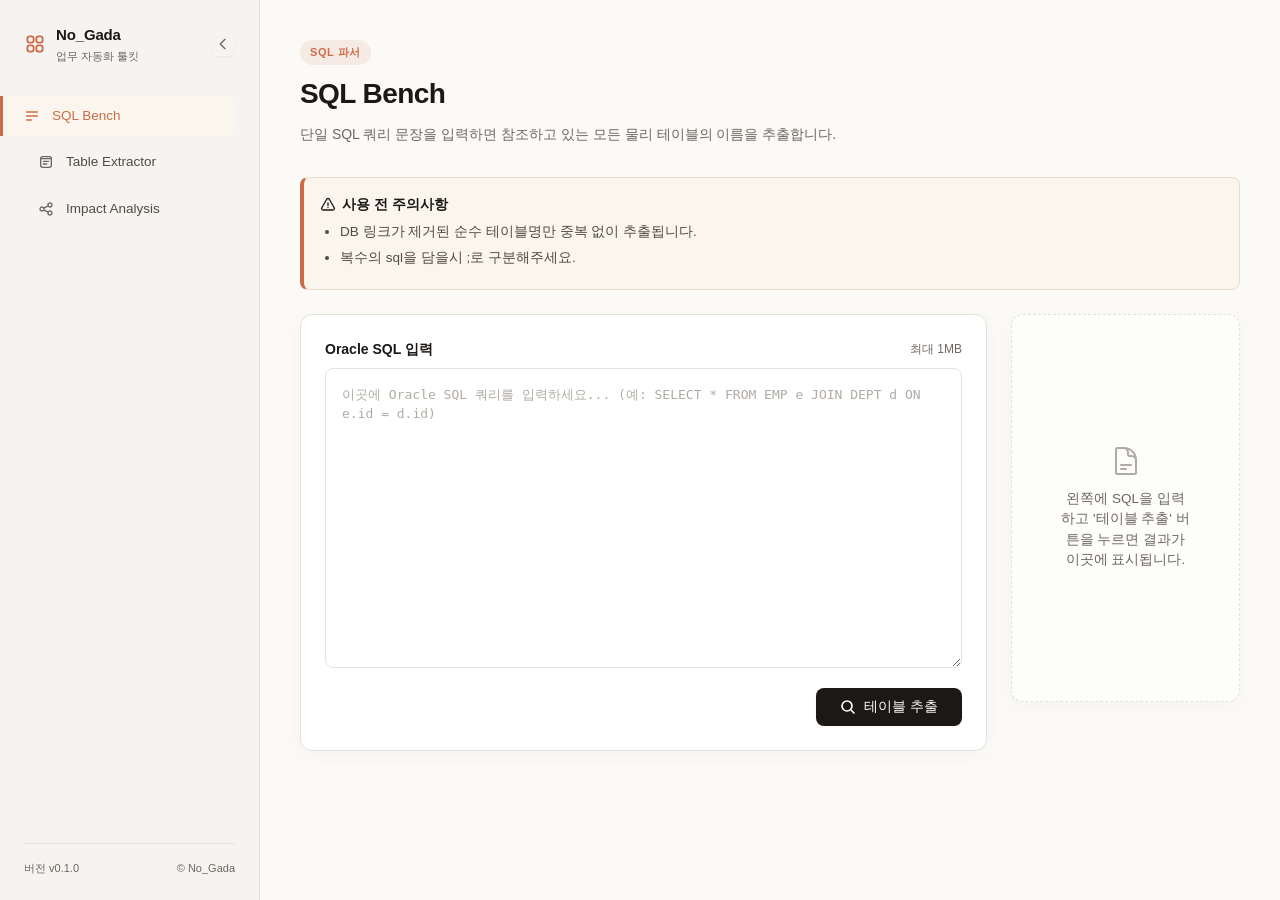
==== commit eededbb8: "리버스 프록시 서버 대비하여 절대경로는 상대경로로 수정" ====
--- a/app/static/index.html
+++ b/app/static/index.html
@@ -69,9 +69,9 @@
 
     <div id="toast" class="toast"></div>
 
-    <script src="/js/app.js"></script>
-    <script src="/tools/sql_bench/sql_bench.js"></script>
-    <script src="/tools/table_extractor/table_extractor.js"></script>
-    <script src="/tools/impact_analysis/impact_analysis.js"></script>
+    <script src="js/app.js"></script>
+    <script src="tools/sql_bench/sql_bench.js"></script>
+    <script src="tools/table_extractor/table_extractor.js"></script>
+    <script src="tools/impact_analysis/impact_analysis.js"></script>
 </body>
 </html>
--- a/app/static/tools/table_extractor/table_extractor.css
+++ b/app/static/tools/table_extractor/table_extractor.css
@@ -513,6 +513,14 @@
     margin-bottom: 8px;
 }
 
+/* 박스 제목 오른쪽 보조 안내문(일반 PK의 "여러 개는 쉼표로 구분" 등) — 제목보다 옅고 얇게 */
+.te-keyin-section-note {
+    font-size: 11px;
+    font-weight: 400;
+    color: var(--text-muted);
+    opacity: 0.8;
+}
+
 .te-keyin-fields {
     display: grid;
     grid-template-columns: repeat(auto-fill, minmax(160px, 1fr));
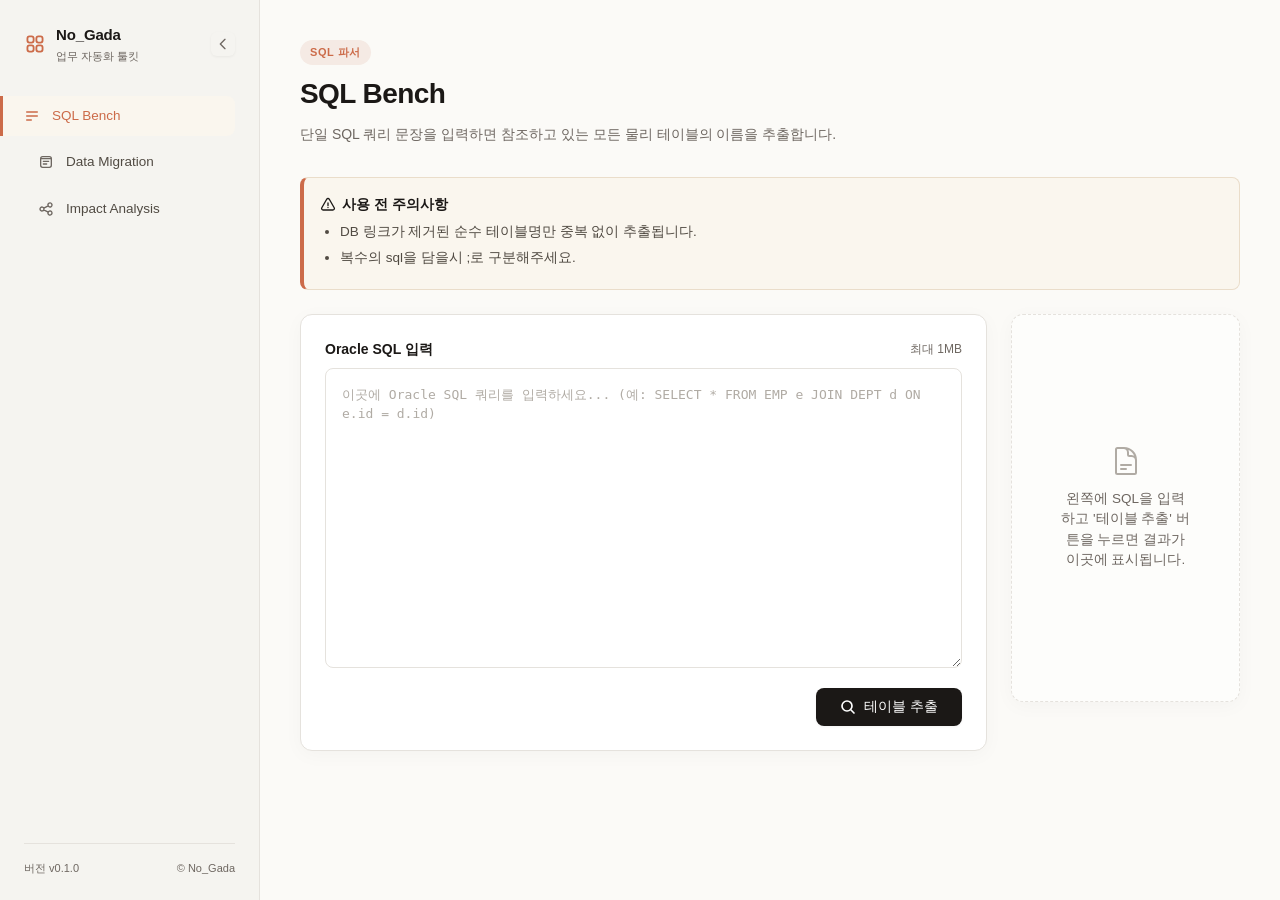
==== commit 4c3dc385: "기능 이름변경 : table_extractor -> Data Migration" ====
--- a/app/static/index.html
+++ b/app/static/index.html
@@ -10,7 +10,7 @@
     <link rel="stylesheet" href="css/base.css">
     <link rel="stylesheet" href="css/components.css">
     <link rel="stylesheet" href="tools/sql_bench/sql_bench.css">
-    <link rel="stylesheet" href="tools/table_extractor/table_extractor.css">
+    <link rel="stylesheet" href="tools/data_migration/data_migration.css">
     <link rel="stylesheet" href="tools/impact_analysis/impact_analysis.css">
 </head>
 <body>
@@ -39,11 +39,11 @@
                     <span>SQL Bench</span>
                 </a>
 
-                <a href="#" class="nav-item" data-page="table-extractor" title="Table Extractor">
+                <a href="#" class="nav-item" data-page="data-migration" title="Data Migration">
                     <svg xmlns="http://www.w3.org/2000/svg" fill="none" viewBox="0 0 24 24" stroke="currentColor">
                         <path stroke-linecap="round" stroke-linejoin="round" stroke-width="2" d="M4 7v10c0 2 1 3 3 3h10c2 0 3-1 3-3V7M4 7c0-2 1-3 3-3h10c2 0 3 1 3 3M4 7h16M8 11h8M8 15h5" />
                     </svg>
-                    <span>Table Extractor</span>
+                    <span>Data Migration</span>
                 </a>
 
                 <a href="#" class="nav-item" data-page="impact-analysis" title="Impact Analysis">
@@ -62,7 +62,7 @@
 
         <main class="main-content">
             <div id="page-sql-bench" class="container"></div>
-            <div id="page-table-extractor" class="container" style="display: none;"></div>
+            <div id="page-data-migration" class="container" style="display: none;"></div>
             <div id="page-impact-analysis" class="container" style="display: none;"></div>
         </main>
     </div>
@@ -71,7 +71,7 @@
 
     <script src="js/app.js"></script>
     <script src="tools/sql_bench/sql_bench.js"></script>
-    <script src="tools/table_extractor/table_extractor.js"></script>
+    <script src="tools/data_migration/data_migration.js"></script>
     <script src="tools/impact_analysis/impact_analysis.js"></script>
 </body>
 </html>
--- a/app/static/tools/data_migration/data_migration.css
+++ b/app/static/tools/data_migration/data_migration.css
@@ -0,0 +1,1059 @@
+/* Data Migration (DBIO/서비스 ID → 원격 소스 스캔) 전용 스타일 */
+
+/* --- 섹션 간 간격 조정 (이 툴에만 스코프) ---
+   공용 .container는 flex column + gap 24. 여기에 .header margin-bottom(8),
+   .dm-controls margin-top(16), .dm-workspace margin-top(12)이 더해져
+   원래 간격이 헤더↔컨트롤=48, 컨트롤↔워크스페이스=36 이었다. 공용값(container gap,
+   header margin)은 다른 툴에도 쓰이므로, 이 툴에 한해 gap을 18로 낮추고 마진을 재조정해
+   각 간격을 절반으로 만든다:
+     헤더 ↔ 컨트롤        = gap18 + 컨트롤 margin-top 6      = 24  (기존 48의 절반)
+     컨트롤 ↔ 워크스페이스 = gap18 + 워크스페이스 margin-top 0 = 18  (기존 36의 절반) */
+#page-data-migration.container {
+    gap: 18px;
+}
+
+#page-data-migration .header {
+    margin-bottom: 0;
+}
+
+.dm-controls {
+    display: flex;
+    gap: 12px;
+    align-items: center;
+    flex-wrap: wrap;
+    margin-top: 6px;
+}
+
+.dm-controls #dm-id-input {
+    flex: 1;
+    min-width: 200px;
+}
+
+.dm-controls select,
+.dm-controls input[type="text"] {
+    font-family: inherit;
+    font-size: 14px;
+    height: 42px;
+    padding: 0 12px;
+    border: 1px solid var(--border-color);
+    border-radius: 8px;
+    background: #ffffff;
+    color: var(--text-main);
+    box-sizing: border-box;
+    transition: var(--transition-default);
+}
+
+.dm-controls select {
+    cursor: pointer;
+}
+
+.dm-controls select:focus,
+.dm-controls input[type="text"]:focus {
+    outline: none;
+    border-color: var(--border-focus);
+    box-shadow: 0 0 0 3px rgba(204, 107, 73, 0.12);
+}
+
+.dm-controls input[type="text"]::placeholder {
+    color: #b0aba4;
+}
+
+/* 설정(⋮) 버튼 — 추출하기 옆, 예외처리 등 전역 설정 팝업 진입점 */
+.dm-icon-btn {
+    flex-shrink: 0;
+    width: 42px;
+    height: 42px;
+    padding: 0;
+    display: inline-flex;
+    align-items: center;
+    justify-content: center;
+    background: #ffffff;
+    color: var(--text-muted);
+    border: 1px solid var(--border-color);
+    border-radius: 8px;
+    font-size: 20px;
+    line-height: 1;
+    cursor: pointer;
+    transition: var(--transition-default);
+}
+
+.dm-icon-btn:hover {
+    color: var(--text-main);
+    border-color: var(--accent-color);
+    background: #ffffff;
+}
+
+/* 업무그룹 콤보박스: 텍스트 입력 + 필터링되는 드롭다운 목록 */
+.dm-combo {
+    position: relative;
+}
+
+.dm-combo-input {
+    width: 140px;
+}
+
+.dm-combo-list {
+    position: absolute;
+    top: calc(100% + 4px);
+    left: 0;
+    right: 0;
+    z-index: 20;
+    margin: 0;
+    padding: 4px;
+    list-style: none;
+    background: #ffffff;
+    border: 1px solid var(--border-color);
+    border-radius: 8px;
+    box-shadow: 0 8px 24px rgba(0, 0, 0, 0.12);
+    display: none;
+    max-height: 220px;
+    overflow-y: auto;
+}
+
+.dm-combo-list.open {
+    display: block;
+}
+
+.dm-combo-list li {
+    padding: 8px 10px;
+    border-radius: 6px;
+    font-size: 14px;
+    color: var(--text-main);
+    cursor: pointer;
+}
+
+.dm-combo-list li:hover {
+    background: rgba(204, 107, 73, 0.08);
+}
+
+/* 추출 결과(좌) / SQL(우) 6:4 워크스페이스 — 남는 세로 공간을 꽉 채운다 */
+.dm-workspace {
+    flex: 1;
+    display: grid;
+    grid-template-columns: 3fr 2fr;
+    grid-template-rows: 1fr;
+    gap: 24px;
+    align-items: stretch;
+    margin-top: 0;
+    min-height: 480px;
+}
+
+.dm-workspace .dm-panel {
+    display: flex;
+    flex-direction: column;
+    gap: 12px;
+    min-height: 0;
+}
+
+.dm-panel-title {
+    font-size: 14px;
+    font-weight: 600;
+    color: var(--text-main);
+    border-bottom: 1px solid var(--border-color);
+    padding-bottom: 12px;
+}
+
+/* 좌측 패널의 결과 영역: 목록/스피너/에러/빈상태가 이 안에서 교체된다 */
+.dm-result {
+    flex: 1;
+    min-height: 0;
+    display: flex;
+    flex-direction: column;
+    overflow-y: auto;
+}
+
+.dm-empty {
+    flex: 1;
+    display: flex;
+    align-items: center;
+    justify-content: center;
+    text-align: center;
+    color: var(--text-muted);
+    font-size: 13.5px;
+}
+
+/* 추출 결과 헤더(개수 배지 + 전체 복사) — sql_bench 톤 재사용, data_migration 자체 스타일 */
+.dm-result-header {
+    display: flex;
+    justify-content: space-between;
+    align-items: center;
+    border-bottom: 1px solid var(--border-color);
+    padding-bottom: 14px;
+    margin-bottom: 16px;
+    animation: fadeIn 0.2s ease-out;
+}
+
+/* 전체 복사 + 필터 입력을 묶는 우측 액션 그룹 */
+.dm-result-actions {
+    display: flex;
+    align-items: center;
+    gap: 8px;
+}
+
+.dm-filter-input {
+    font-family: inherit;
+    font-size: 13px;
+    height: 30px;
+    width: 280px;
+    padding: 0 10px;
+    border: 1px solid var(--border-color);
+    border-radius: 6px;
+    background: #ffffff;
+    color: var(--text-main);
+    box-sizing: border-box;
+    transition: var(--transition-default);
+}
+
+.dm-filter-input:focus {
+    outline: none;
+    border-color: var(--border-focus);
+    box-shadow: 0 0 0 3px rgba(204, 107, 73, 0.12);
+}
+
+.dm-filter-input::placeholder {
+    color: #b0aba4;
+}
+
+/* 추출 결과 접두사 필터 체크박스 행 */
+.dm-prefix-filters {
+    display: flex;
+    flex-wrap: wrap;
+    align-items: center;
+    gap: 14px;
+    margin-bottom: 14px;
+}
+
+.dm-prefix-filters label {
+    display: inline-flex;
+    align-items: center;
+    gap: 6px;
+    font-size: 13px;
+    color: var(--text-main);
+    cursor: pointer;
+}
+
+.dm-prefix-filters input[type="checkbox"] {
+    cursor: pointer;
+    accent-color: var(--accent-color);
+}
+
+/* 보류만 보기 체크박스 — 접두사 필터들과는 성격이 달라 구분선으로 살짝 떼어둔다 */
+.dm-held-filter-label {
+    padding-left: 14px;
+    border-left: 1px solid var(--border-color);
+}
+
+.dm-table-list {
+    display: grid;
+    grid-template-columns: repeat(auto-fill, minmax(220px, 1fr));
+    gap: 10px;
+    animation: fadeIn 0.3s ease-out;
+}
+
+.dm-table-item {
+    display: flex;
+    justify-content: space-between;
+    align-items: center;
+    gap: 8px;
+    padding: 8px 12px;
+    background: #ffffff;
+    border: 1px solid var(--border-color);
+    border-radius: 6px;
+    font-family: 'JetBrains Mono', monospace;
+    font-size: 12px;
+    transition: var(--transition-default);
+}
+
+.dm-table-item:hover {
+    background-color: #faf9f6;
+    border-color: var(--accent-color);
+    box-shadow: var(--shadow-sm);
+}
+
+/* 보류된 테이블: 목록엔 남지만 톤다운해 지금 이관할 대상과 구분한다. */
+.dm-table-item-held {
+    opacity: 0.55;
+    background: var(--card-bg);
+    border-style: dashed;
+}
+
+.dm-table-item-held:hover {
+    opacity: 0.8;
+}
+
+.dm-table-name {
+    flex: 1;
+    overflow: hidden;
+    text-overflow: ellipsis;
+    white-space: nowrap;
+    padding-right: 8px;
+}
+
+/* 각 테이블 항목의 우측 버튼 그룹(복사 + 보류 + 삭제) */
+.dm-item-actions {
+    display: flex;
+    align-items: center;
+    gap: 2px;
+    flex-shrink: 0;
+}
+
+.dm-del-btn:hover {
+    color: var(--error-text);
+    background-color: var(--error-bg);
+}
+
+/* 보류 토글 버튼: 복사/삭제와 같은 아이콘 버튼(.copy-btn) 베이스 위에, 보류 상태(.active)만
+   강조색으로 채워 "담겨 있음"을 표시한다. 아이콘 모양은 보류/해제 동일, 색만 토글. */
+.dm-hold-btn.active {
+    color: #ffffff;
+    background-color: var(--accent-color);
+}
+
+.dm-hold-btn.active:hover {
+    color: #ffffff;
+    background-color: var(--accent-hover);
+}
+
+/* 보류 개수 배지: 보류 테이블이 있을 때만 표시(JS가 display 토글) */
+.dm-held-badge {
+    background: var(--accent-color);
+    color: #ffffff;
+}
+
+/* FEP 접두사 테이블 별도 섹션 (읽기 전용) — 메인 목록 아래에 구분선으로 분리 */
+.dm-fep-section {
+    margin-top: 20px;
+    padding-top: 16px;
+    border-top: 1px dashed var(--border-color);
+}
+
+.dm-fep-title {
+    font-size: 14px;
+    font-weight: 600;
+    color: var(--text-main);
+    display: flex;
+    align-items: center;
+    gap: 8px;
+    margin-bottom: 12px;
+}
+
+.dm-fep-note {
+    font-size: 12px;
+    font-weight: 400;
+    color: var(--error-text);
+}
+
+.dm-fep-list {
+    display: grid;
+    grid-template-columns: repeat(auto-fill, minmax(220px, 1fr));
+    gap: 10px;
+}
+
+.dm-fep-item {
+    padding: 8px 12px;
+    background: #ffffff;
+    border: 1px solid var(--border-color);
+    border-radius: 6px;
+    font-family: 'JetBrains Mono', monospace;
+    font-size: 12px;
+    overflow: hidden;
+    text-overflow: ellipsis;
+    white-space: nowrap;
+}
+
+/* 발견된 batch 참조 별도 섹션 (재귀 중 참조만 되고 소스는 안 들여다본 배치 ID) */
+.dm-batch-section {
+    margin-top: 20px;
+    padding-top: 16px;
+    border-top: 1px dashed var(--border-color);
+}
+
+.dm-batch-title {
+    font-size: 14px;
+    font-weight: 600;
+    color: var(--text-main);
+    display: flex;
+    align-items: center;
+    gap: 8px;
+    margin-bottom: 12px;
+}
+
+.dm-batch-note {
+    font-size: 12px;
+    font-weight: 400;
+    color: var(--text-muted);
+}
+
+.dm-batch-list {
+    display: grid;
+    grid-template-columns: repeat(auto-fill, minmax(220px, 1fr));
+    gap: 10px;
+}
+
+/* 배치 추출 중 일부 ID 조회 실패 섹션(부분성공 안내) — 표 자체는 .dm-nogen-table 재사용 */
+.dm-failed-section {
+    margin-top: 20px;
+    padding-top: 16px;
+    border-top: 1px dashed var(--border-color);
+}
+
+.dm-failed-title {
+    font-size: 14px;
+    font-weight: 600;
+    color: var(--error-text);
+    display: flex;
+    align-items: center;
+    gap: 8px;
+    margin-bottom: 12px;
+}
+
+.dm-batch-item {
+    padding: 8px 12px;
+    background: #ffffff;
+    border: 1px solid var(--border-color);
+    border-radius: 6px;
+    font-family: 'JetBrains Mono', monospace;
+    font-size: 12px;
+    overflow: hidden;
+    text-overflow: ellipsis;
+    white-space: nowrap;
+}
+
+/* 추출경로: 경유한 DBIO/service/biz 모듈 ID (그룹별 토글, 기본은 접힌 상태) */
+.dm-trace-section {
+    margin-top: 20px;
+    padding-top: 16px;
+    border-top: 1px dashed var(--border-color);
+}
+
+.dm-trace-title {
+    font-size: 14px;
+    font-weight: 600;
+    color: var(--text-main);
+    display: flex;
+    align-items: center;
+    gap: 8px;
+    margin-bottom: 12px;
+}
+
+.dm-trace-note {
+    font-size: 12px;
+    font-weight: 400;
+    color: var(--text-muted);
+}
+
+.dm-trace-group {
+    margin-bottom: 8px;
+}
+
+.dm-trace-group:last-child {
+    margin-bottom: 0;
+}
+
+.dm-trace-toggle {
+    width: 100%;
+    display: flex;
+    align-items: center;
+    gap: 8px;
+    padding: 8px 4px;
+    background: none;
+    border: none;
+    cursor: pointer;
+    text-align: left;
+    font-size: 12px;
+    font-weight: 600;
+    color: var(--text-muted);
+}
+
+.dm-trace-toggle:hover {
+    color: var(--text-main);
+}
+
+.dm-trace-chevron {
+    display: inline-block;
+    width: 1em;
+    font-size: 10px;
+}
+
+.dm-trace-group-title {
+    font-weight: 600;
+}
+
+.dm-trace-list {
+    display: grid;
+    grid-template-columns: repeat(auto-fill, minmax(220px, 1fr));
+    gap: 10px;
+    margin-top: 8px;
+}
+
+.dm-trace-list.dm-trace-list-collapsed {
+    display: none;
+}
+
+.dm-trace-item {
+    padding: 8px 12px;
+    background: #ffffff;
+    border: 1px solid var(--border-color);
+    border-radius: 6px;
+    font-family: 'JetBrains Mono', monospace;
+    font-size: 12px;
+    overflow: hidden;
+    text-overflow: ellipsis;
+    white-space: nowrap;
+}
+
+/* 이관 sql 위 공통 PK 키 입력 컴포넌트 — 제목(head) + 일반/날짜 PK 박스 2개(각자 스크롤).
+   패널의 남는 세로 공간을 여기로 흡수해 FROM/TO 링크·생성 버튼이 패널 맨 아래에 붙게 한다. */
+.dm-keyin {
+    flex: 1;
+    min-height: 0;
+    display: flex;
+    flex-direction: column;
+    animation: fadeIn 0.2s ease-out;
+}
+
+.dm-keyin-head {
+    font-size: 13px;
+    font-weight: 600;
+    color: var(--text-main);
+    display: flex;
+    align-items: center;
+    gap: 8px;
+    margin-bottom: 10px;
+}
+
+/* 일반 PK / 날짜 PK 박스 — 각각 독립된 박스 + 독립 스크롤. 남는 세로 공간을 나눠 채운다. */
+.dm-keyin-boxes {
+    display: flex;
+    flex-direction: column;
+    flex: 1;
+    min-height: 0;
+    gap: 10px;
+}
+
+.dm-keyin-box {
+    flex: 1;
+    min-height: 80px;
+    overflow-y: auto;
+    border: 1px solid var(--border-color);
+    border-radius: 8px;
+    background: #faf9f6;
+    padding: 12px;
+}
+
+.dm-keyin-box .dm-empty {
+    min-height: 60px;
+}
+
+.dm-keyin-section-title {
+    display: flex;
+    align-items: center;
+    gap: 8px;
+    font-size: 12px;
+    font-weight: 600;
+    color: var(--text-muted);
+    margin-bottom: 8px;
+}
+
+/* 박스 제목 오른쪽 보조 안내문(일반 PK의 "여러 개는 쉼표로 구분" 등) — 제목보다 옅고 얇게 */
+.dm-keyin-section-note {
+    font-size: 11px;
+    font-weight: 400;
+    color: var(--text-muted);
+    opacity: 0.8;
+}
+
+.dm-keyin-fields {
+    display: grid;
+    grid-template-columns: repeat(auto-fill, minmax(160px, 1fr));
+    gap: 10px;
+}
+
+.dm-keyin-field {
+    display: flex;
+    flex-direction: column;
+    gap: 4px;
+}
+
+.dm-keyin-col {
+    font-family: 'JetBrains Mono', monospace;
+    font-size: 11px;
+    color: var(--text-muted);
+    overflow: hidden;
+    text-overflow: ellipsis;
+    white-space: nowrap;
+}
+
+/* 날짜 필드: 컬럼명 + [단일|기간] 토글을 한 줄에, 아래 입력란. 입력칸 폭을 줄여둬서
+   일반 PK 필드와 같은 1칸이면 충분 — 남는 폭에 따라 자동으로 여러 개가 한 줄에 배치된다. */
+
+.dm-keyin-col-row {
+    display: flex;
+    align-items: center;
+    justify-content: space-between;
+    gap: 8px;
+}
+
+.dm-keyin-toggle {
+    display: inline-flex;
+    flex-shrink: 0;
+    border: 1px solid var(--border-color);
+    border-radius: 6px;
+    overflow: hidden;
+}
+
+.dm-mode-btn {
+    font-family: inherit;
+    font-size: 11px;
+    padding: 2px 10px;
+    border: none;
+    background: #ffffff;
+    color: var(--text-muted);
+    cursor: pointer;
+    transition: var(--transition-default);
+}
+
+.dm-mode-btn.active {
+    background: var(--accent-color);
+    color: #ffffff;
+}
+
+.dm-keyin-range {
+    display: flex;
+    align-items: center;
+    gap: 6px;
+}
+
+.dm-keyin-range .dm-keyin-input {
+    flex: 1;
+    min-width: 0;
+}
+
+.dm-range-sep {
+    color: var(--text-muted);
+    flex-shrink: 0;
+}
+
+.dm-keyin-input {
+    font-family: 'JetBrains Mono', monospace;
+    font-size: 12px;
+    height: 32px;
+    padding: 0 10px;
+    border: 1px solid var(--border-color);
+    border-radius: 6px;
+    background: #ffffff;
+    color: var(--text-main);
+    box-sizing: border-box;
+    transition: var(--transition-default);
+}
+
+.dm-keyin-input:focus {
+    outline: none;
+    border-color: var(--border-focus);
+    box-shadow: 0 0 0 3px rgba(204, 107, 73, 0.12);
+}
+
+.dm-keyin-note {
+    margin-top: 10px;
+    font-size: 12px;
+    color: var(--error-text);
+}
+
+.dm-keyin-warn {
+    display: flex;
+    align-items: center;
+    justify-content: center;
+    min-height: 60px;
+    text-align: center;
+    font-size: 13px;
+    color: var(--error-text);
+}
+
+/* 이관 SQL 생성 바: FROM/TO DB 링크 입력(라벨 포함) + 생성 버튼 */
+.dm-gen-bar {
+    display: flex;
+    gap: 8px;
+    align-items: flex-end;
+    flex-wrap: wrap;
+    flex-shrink: 0;
+}
+
+/* 각 링크 입력 = 라벨 + 입력칸 세로 그룹 */
+.dm-gen-field {
+    display: flex;
+    flex-direction: column;
+    gap: 3px;
+    flex: 1;
+    min-width: 120px;
+}
+
+.dm-gen-label {
+    font-size: 11px;
+    color: var(--text-muted);
+    padding-left: 2px;
+}
+
+.dm-dblink-input {
+    width: 100%;
+    box-sizing: border-box;
+    font-family: 'JetBrains Mono', monospace;
+    font-size: 12px;
+    height: 34px;
+    padding: 0 10px;
+    border: 1px solid var(--border-color);
+    border-radius: 6px;
+    background: #ffffff;
+    color: var(--text-main);
+    box-sizing: border-box;
+    transition: var(--transition-default);
+}
+
+.dm-dblink-input:focus {
+    outline: none;
+    border-color: var(--border-focus);
+    box-shadow: 0 0 0 3px rgba(204, 107, 73, 0.12);
+}
+
+.dm-dblink-input::placeholder {
+    color: #b0aba4;
+}
+
+.dm-gen-bar #dm-generate {
+    flex-shrink: 0;
+}
+
+/* 생성 버튼 안내 문구(인라인 SQL 박스 제거 후 자리) */
+.dm-keyin-hint {
+    font-size: 12px;
+    color: var(--text-muted);
+    padding: 6px 2px;
+}
+
+/* --- 이관 SQL 팝업(모달) --- */
+.dm-modal-overlay {
+    position: fixed;
+    inset: 0;
+    z-index: 900;
+    display: flex;
+    align-items: center;
+    justify-content: center;
+    padding: 24px;
+    background: rgba(0, 0, 0, 0.45);
+    animation: fadeIn 0.15s ease-out;
+}
+
+.dm-modal {
+    display: flex;
+    flex-direction: column;
+    width: 100%;
+    max-width: 820px;
+    max-height: 85vh;
+    background: var(--bg-color, #faf9f6);
+    border: 1px solid var(--border-color);
+    border-radius: 12px;
+    box-shadow: 0 20px 60px rgba(0, 0, 0, 0.25);
+    overflow: hidden;
+}
+
+.dm-modal-head {
+    display: flex;
+    align-items: center;
+    justify-content: space-between;
+    gap: 12px;
+    padding: 14px 18px;
+    border-bottom: 1px solid var(--border-color);
+}
+
+.dm-modal-title {
+    font-size: 15px;
+    font-weight: 600;
+    color: var(--text-main);
+}
+
+.dm-modal-head-actions {
+    display: flex;
+    align-items: center;
+    gap: 8px;
+}
+
+.dm-modal-x {
+    border: none;
+    background: transparent;
+    font-size: 22px;
+    line-height: 1;
+    color: var(--text-muted);
+    cursor: pointer;
+    padding: 0 4px;
+}
+
+.dm-modal-x:hover {
+    color: var(--text-main);
+}
+
+.dm-modal-body {
+    padding: 16px 18px;
+    overflow-y: auto;
+    display: flex;
+    flex-direction: column;
+    gap: 16px;
+}
+
+.dm-sql-group {
+    display: flex;
+    flex-direction: column;
+    gap: 8px;
+}
+
+.dm-sql-group-head {
+    display: flex;
+    align-items: center;
+    gap: 8px;
+}
+
+.dm-sql-group-key {
+    font-family: 'JetBrains Mono', monospace;
+    font-size: 13px;
+    font-weight: 600;
+    color: var(--text-main);
+}
+
+.dm-sql-group-head .dm-sql-copy {
+    margin-left: auto;
+}
+
+.dm-sql-box {
+    width: 100%;
+    box-sizing: border-box;
+    resize: vertical;
+    min-height: 120px;
+    font-family: 'JetBrains Mono', 'Fira Code', monospace;
+    font-size: 13px;
+    line-height: 1.5;
+    padding: 12px;
+    border: 1px solid var(--border-color);
+    border-radius: 8px;
+    background: #ffffff;
+    color: var(--text-main);
+}
+
+.dm-sql-box:focus {
+    outline: none;
+    border-color: var(--border-focus);
+    box-shadow: 0 0 0 3px rgba(204, 107, 73, 0.12);
+}
+
+.dm-modal-note {
+    font-size: 12px;
+    color: var(--error-text);
+}
+
+/* 이관 SQL 미생성 테이블 박스(모달 하단) */
+.dm-nogen-group {
+    border-top: 1px dashed var(--border-color);
+    padding-top: 14px;
+}
+
+.dm-nogen-group .dm-sql-group-key {
+    color: var(--error-text);
+}
+
+/* --- 일반 PK / 날짜 PK 팝업 (같은 사이즈·버튼 스타일 공유) --- */
+.dm-pk-modal {
+    max-width: 700px;
+    max-height: 80vh;
+}
+
+/* "일반 PK"/"날짜 PK" 제목 줄에 붙는 전체보기 버튼 — 제목 줄이 flex라 margin-left:auto로 맨 오른쪽에 붙는다 */
+.dm-pk-popup-btn,
+.dm-date-pk-popup-btn {
+    margin-left: auto;
+    padding: 2px 10px;
+    font-size: 11px;
+    flex-shrink: 0;
+}
+
+/* --- 설정 팝업(사이드 네비 + 패널) --- */
+.dm-settings-modal {
+    max-width: 960px;
+    height: 720px;
+}
+
+.dm-settings-body {
+    display: flex;
+    flex: 1;
+    min-height: 0;
+}
+
+.dm-settings-nav {
+    flex-shrink: 0;
+    width: 180px;
+    display: flex;
+    flex-direction: column;
+    gap: 2px;
+    padding: 12px;
+    border-right: 1px solid var(--border-color);
+    overflow-y: auto;
+}
+
+.dm-settings-nav-item {
+    display: block;
+    width: 100%;
+    text-align: left;
+    background: transparent;
+    color: var(--text-muted);
+    border: none;
+    border-radius: 6px;
+    padding: 9px 10px;
+    font-size: 13px;
+    font-weight: 500;
+    cursor: pointer;
+    transition: var(--transition-default);
+}
+
+.dm-settings-nav-item:hover {
+    background: rgba(204, 107, 73, 0.08);
+    color: var(--text-main);
+}
+
+.dm-settings-nav-item.active {
+    background: var(--accent-color);
+    color: #ffffff;
+}
+
+.dm-settings-panel {
+    flex: 1;
+    min-width: 0;
+    padding: 18px;
+    overflow-y: auto;
+    display: flex;
+    flex-direction: column;
+    gap: 14px;
+}
+
+.dm-excl-desc {
+    font-size: 12.5px;
+    line-height: 1.6;
+    color: var(--text-muted);
+}
+
+.dm-excl-add-row {
+    display: flex;
+    gap: 8px;
+}
+
+.dm-excl-input {
+    flex: 1;
+    min-width: 0;
+    font-family: 'JetBrains Mono', monospace;
+    font-size: 13px;
+    height: 36px;
+    padding: 0 10px;
+    border: 1px solid var(--border-color);
+    border-radius: 6px;
+    background: #ffffff;
+    color: var(--text-main);
+    box-sizing: border-box;
+    transition: var(--transition-default);
+}
+
+.dm-excl-input:focus {
+    outline: none;
+    border-color: var(--border-focus);
+    box-shadow: 0 0 0 3px rgba(204, 107, 73, 0.12);
+}
+
+.dm-excl-list {
+    flex: 1;
+    min-height: 0;
+    overflow-y: auto;
+    display: grid;
+    grid-template-columns: repeat(2, 1fr);
+    gap: 6px;
+    align-content: start;
+}
+
+.dm-excl-item {
+    display: flex;
+    align-items: center;
+    justify-content: space-between;
+    gap: 8px;
+    padding: 8px 10px;
+    background: #faf9f6;
+    border: 1px solid var(--border-color);
+    border-radius: 6px;
+}
+
+.dm-excl-name {
+    font-family: 'JetBrains Mono', monospace;
+    font-size: 12.5px;
+    color: var(--text-main);
+    overflow: hidden;
+    text-overflow: ellipsis;
+    white-space: nowrap;
+}
+
+/* 저장 버튼 행 — 미저장 변경사항 힌트 + 저장 버튼 */
+.dm-excl-save-row {
+    flex-shrink: 0;
+    display: flex;
+    align-items: center;
+    justify-content: flex-end;
+    gap: 10px;
+    padding-top: 10px;
+    border-top: 1px solid var(--border-color);
+}
+
+.dm-excl-dirty-hint {
+    font-size: 12px;
+    color: var(--error-text);
+    margin-right: auto;
+}
+
+.dm-excl-save-row .btn-secondary:disabled {
+    opacity: 0.5;
+    cursor: not-allowed;
+    box-shadow: none;
+}
+
+.dm-excl-save-row .btn-secondary:disabled:hover {
+    background-color: #ffffff;
+    border-color: var(--border-color);
+}
+
+.dm-nogen-table {
+    width: 100%;
+    table-layout: fixed;
+    border-collapse: collapse;
+    font-size: 13px;
+}
+
+.dm-nogen-table th,
+.dm-nogen-table td {
+    text-align: left;
+    padding: 8px 12px;
+    border: 1px solid var(--border-color);
+    overflow-wrap: break-word;
+}
+
+.dm-nogen-table th {
+    background: #faf9f6;
+    font-weight: 600;
+    color: var(--text-main);
+}
+
+.dm-nogen-table td:first-child {
+    width: 32%;
+    font-family: 'JetBrains Mono', monospace;
+    color: var(--text-main);
+}
+
+.dm-nogen-table td:last-child {
+    color: var(--text-muted);
+    white-space: normal;
+}
+
+@media (max-width: 900px) {
+    .dm-workspace {
+        grid-template-columns: 1fr;
+    }
+}
--- a/app/static/tools/impact_analysis/impact_analysis.css
+++ b/app/static/tools/impact_analysis/impact_analysis.css
@@ -1,6 +1,17 @@
+/* --- 섹션 간 간격 조정 (이 툴에만 스코프, data_migration과 동일한 패턴) ---
+   공용 .container는 flex column + gap 24. 여기에 .ia-workspace margin-top(20)이 더해져
+   검색바↔워크스페이스 간격이 44였다. 이 툴에 한해 gap을 18로 낮추고, 헤더↔검색바 간격은
+   기존 24를 유지하도록 .ia-search-bar에 margin-top 6을 보태 상쇄한다:
+     헤더 ↔ 검색바        = gap18 + 검색바 margin-top 6   = 24 (기존과 동일)
+     검색바 ↔ 워크스페이스 = gap18 + 워크스페이스 margin-top 0 = 18 (기존 44에서 대폭 축소) */
+#page-impact-analysis.container {
+    gap: 18px;
+}
+
 .ia-search-bar {
     display: flex;
     gap: 10px;
+    margin-top: 6px;
 }
 
 .ia-search-select {
@@ -75,66 +86,287 @@
     height: 15px;
 }
 
-/* 업무그룹 콤보박스: 텍스트 입력 + 필터링되는 드롭다운 목록 (비즈모듈 선택 시 표시) */
-.ia-combo {
+/* 업무그룹 필터: 검색바 옆 상시 다중선택(체크박스) 필터. */
+.ia-group-filter {
     position: relative;
     flex-shrink: 0;
 }
 
-.ia-combo-input {
-    width: 140px;
+.ia-group-filter-btn {
     height: 44px;
-    padding: 0 12px;
+    padding: 0 16px;
     font-family: inherit;
     font-size: 14px;
+    text-align: left;
+    color: var(--text-main);
     background: var(--card-bg);
-    color: var(--text-main);
-    border: 1px solid var(--border-color);
-    border-radius: 8px;
-    box-sizing: border-box;
+    border: 1px solid var(--border-color);
+    border-radius: 8px;
+    box-sizing: border-box;
+    cursor: pointer;
+    white-space: nowrap;
     transition: var(--transition-default);
 }
 
-.ia-combo-input::placeholder {
-    color: #b0aba4;
-}
-
-.ia-combo-input:focus {
-    outline: none;
+.ia-group-filter-btn:hover {
     border-color: var(--border-focus);
-    box-shadow: 0 0 0 3px rgba(204, 107, 73, 0.12);
-}
-
-.ia-combo-list {
+}
+
+.ia-group-filter-panel {
     position: absolute;
     top: calc(100% + 4px);
-    left: 0;
     right: 0;
     z-index: 20;
     margin: 0;
     padding: 4px;
+    display: none;
+    flex-direction: column;
+    gap: 1px;
+    width: 130px;
+    max-height: 180px;
+    overflow-y: auto;
+    background: #ffffff;
+    border: 1px solid var(--border-color);
+    border-radius: 8px;
+    box-shadow: 0 8px 24px rgba(0, 0, 0, 0.12);
+}
+
+.ia-group-filter-panel.open {
+    display: flex;
+}
+
+.ia-group-filter-toggle-all {
+    width: 100%;
+    box-sizing: border-box;
+    margin-bottom: 3px;
+    padding: 5px 8px;
+    font-family: inherit;
+    font-size: 12px;
+    font-weight: 600;
+    text-align: left;
+    color: var(--accent-color);
+    background: none;
+    border: none;
+    border-bottom: 1px solid var(--border-color);
+    border-radius: 0;
+    cursor: pointer;
+}
+
+.ia-group-filter-toggle-all:hover {
+    background: rgba(204, 107, 73, 0.08);
+}
+
+.ia-group-filter-item {
+    display: flex;
+    align-items: center;
+    width: 100%;
+    box-sizing: border-box;
+    gap: 6px;
+    padding: 5px 8px;
+    border-radius: 6px;
+    font-size: 12.5px;
+    color: var(--text-main);
+    cursor: pointer;
+}
+
+.ia-group-filter-item:hover {
+    background: rgba(204, 107, 73, 0.08);
+}
+
+.ia-group-filter-item-text {
+    flex: none;
+    width: 56px;
+    text-align: left;
+    overflow: hidden;
+    text-overflow: ellipsis;
+    white-space: nowrap;
+}
+
+.ia-group-filter-item input {
+    width: 12px;
+    height: 12px;
+    accent-color: var(--accent-color);
+    cursor: pointer;
+}
+
+/* 좌(검색 결과)/우(집계) 워크스페이스 — data_migration의 .dm-workspace와 같은 패턴. */
+.ia-workspace {
+    flex: 1;
+    display: grid;
+    grid-template-columns: 3fr 2fr;
+    grid-template-rows: 1fr;
+    gap: 24px;
+    align-items: stretch;
+    margin-top: 0;
+    min-height: 420px;
+}
+
+.ia-panel {
+    display: flex;
+    flex-direction: column;
+    gap: 12px;
+    min-height: 0;
+}
+
+.ia-panel-title {
+    display: flex;
+    align-items: center;
+    justify-content: space-between;
+    font-size: 14px;
+    font-weight: 600;
+    color: var(--text-main);
+    border-bottom: 1px solid var(--border-color);
+    padding-bottom: 12px;
+}
+
+.ia-results {
+    flex: 1;
+    min-height: 0;
+    overflow-y: auto;
+}
+
+.ia-summary {
+    flex: 1;
+    min-height: 0;
+    overflow-y: auto;
+    display: flex;
+    flex-direction: column;
+    gap: 14px;
+}
+
+@media (max-width: 900px) {
+    .ia-workspace {
+        grid-template-columns: 1fr;
+    }
+}
+
+.ia-empty {
+    color: #8a8580;
+    font-size: 14px;
+}
+
+.ia-dbio-list {
+    display: flex;
+    flex-direction: column;
+    gap: 6px;
+    margin: 0;
+    padding: 0;
     list-style: none;
-    background: #ffffff;
-    border: 1px solid var(--border-color);
-    border-radius: 8px;
-    box-shadow: 0 8px 24px rgba(0, 0, 0, 0.12);
+}
+
+.ia-dbio-item {
+    background: var(--card-bg);
+    border: 1px solid var(--border-color);
+    border-radius: 8px;
+    overflow: hidden;
+}
+
+.ia-dbio-toggle {
+    display: flex;
+    align-items: center;
+    gap: 8px;
+    width: 100%;
+    padding: 10px 14px;
+    font-family: inherit;
+    color: var(--text-main);
+    background: none;
+    border: none;
+    cursor: pointer;
+    text-align: left;
+}
+
+.ia-dbio-toggle:hover {
+    background: rgba(204, 107, 73, 0.06);
+}
+
+.ia-dbio-chevron {
+    flex-shrink: 0;
+    font-size: 10px;
+    color: #8a8580;
+}
+
+.ia-dbio-id {
+    font-family: 'JetBrains Mono', 'Fira Code', monospace;
+    font-size: 13.5px;
+}
+
+.ia-dbio-body {
+    padding: 4px 14px 12px 32px;
+    border-top: 1px solid var(--border-color);
+    display: flex;
+    flex-direction: column;
+    gap: 10px;
+}
+
+.ia-dbio-body-collapsed {
     display: none;
-    max-height: 220px;
-    overflow-y: auto;
-}
-
-.ia-combo-list.open {
-    display: block;
-}
-
-.ia-combo-list li {
-    padding: 8px 10px;
+}
+
+.ia-caller-group-title {
+    display: flex;
+    align-items: center;
+    gap: 6px;
+    font-size: 13px;
+    font-weight: 600;
+    color: var(--text-main);
+    margin-bottom: 6px;
+}
+
+.ia-caller-group-empty {
+    font-size: 13px;
+    color: #8a8580;
+}
+
+.ia-caller-items {
+    display: flex;
+    flex-direction: column;
+    gap: 4px;
+    margin: 0;
+    padding: 0;
+    list-style: none;
+}
+
+.ia-caller-items li {
+    padding: 6px 10px;
+    font-family: 'JetBrains Mono', 'Fira Code', monospace;
+    font-size: 13px;
+    color: var(--text-main);
+    background: var(--bg-color);
+    border: 1px solid var(--border-color);
     border-radius: 6px;
-    font-size: 14px;
-    color: var(--text-main);
-    cursor: pointer;
-}
-
-.ia-combo-list li:hover {
-    background: rgba(204, 107, 73, 0.08);
-}
+}
+
+/* 우측 집계 패널 — DBIO/Service/Biz/Batch 그룹별로 지금까지 펼쳐본 결과를 중복 없이 쌓아 보여준다. */
+.ia-summary-group-title {
+    display: flex;
+    align-items: center;
+    gap: 6px;
+    font-size: 13px;
+    font-weight: 600;
+    color: var(--text-main);
+    margin-bottom: 6px;
+}
+
+.ia-summary-group-empty {
+    font-size: 13px;
+    color: #8a8580;
+}
+
+.ia-summary-items {
+    display: flex;
+    flex-direction: column;
+    gap: 4px;
+    margin: 0;
+    padding: 0;
+    list-style: none;
+}
+
+.ia-summary-items li {
+    padding: 6px 10px;
+    font-family: 'JetBrains Mono', 'Fira Code', monospace;
+    font-size: 13px;
+    color: var(--text-main);
+    background: var(--bg-color);
+    border: 1px solid var(--border-color);
+    border-radius: 6px;
+}
